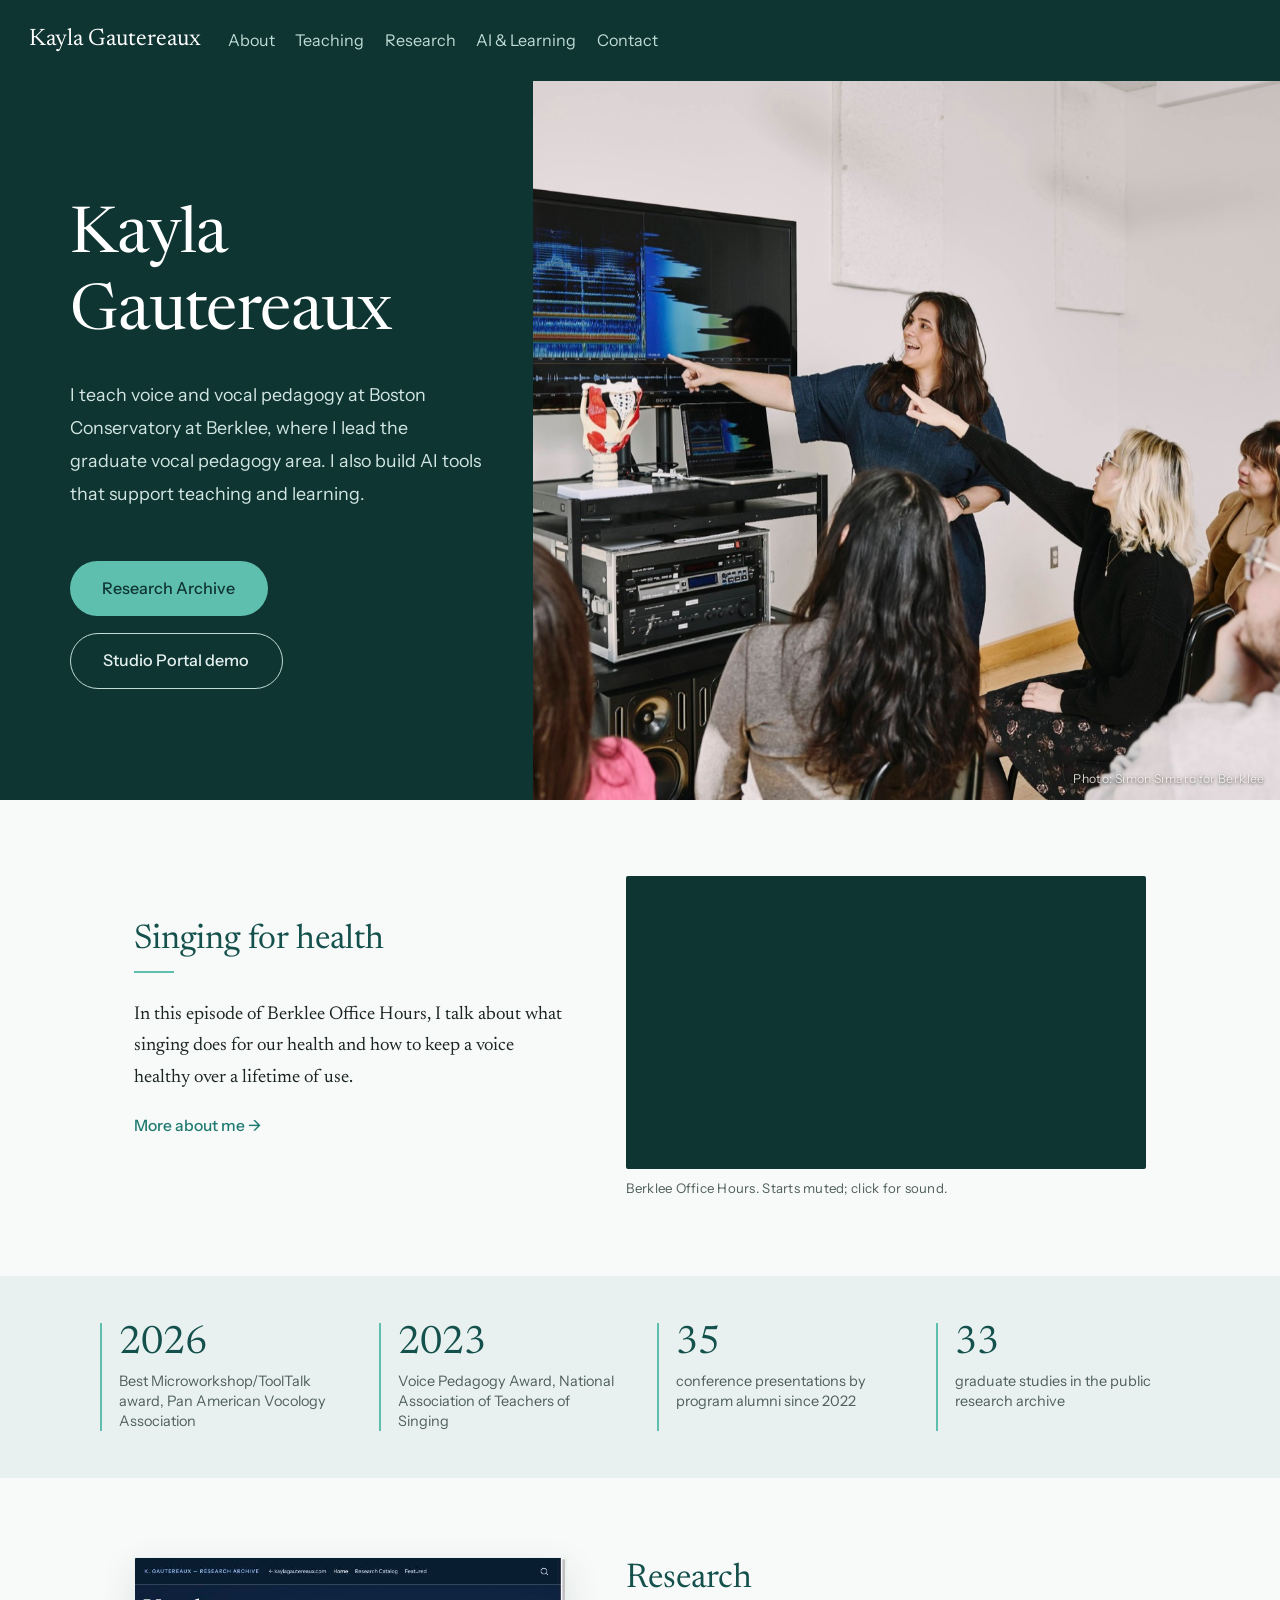
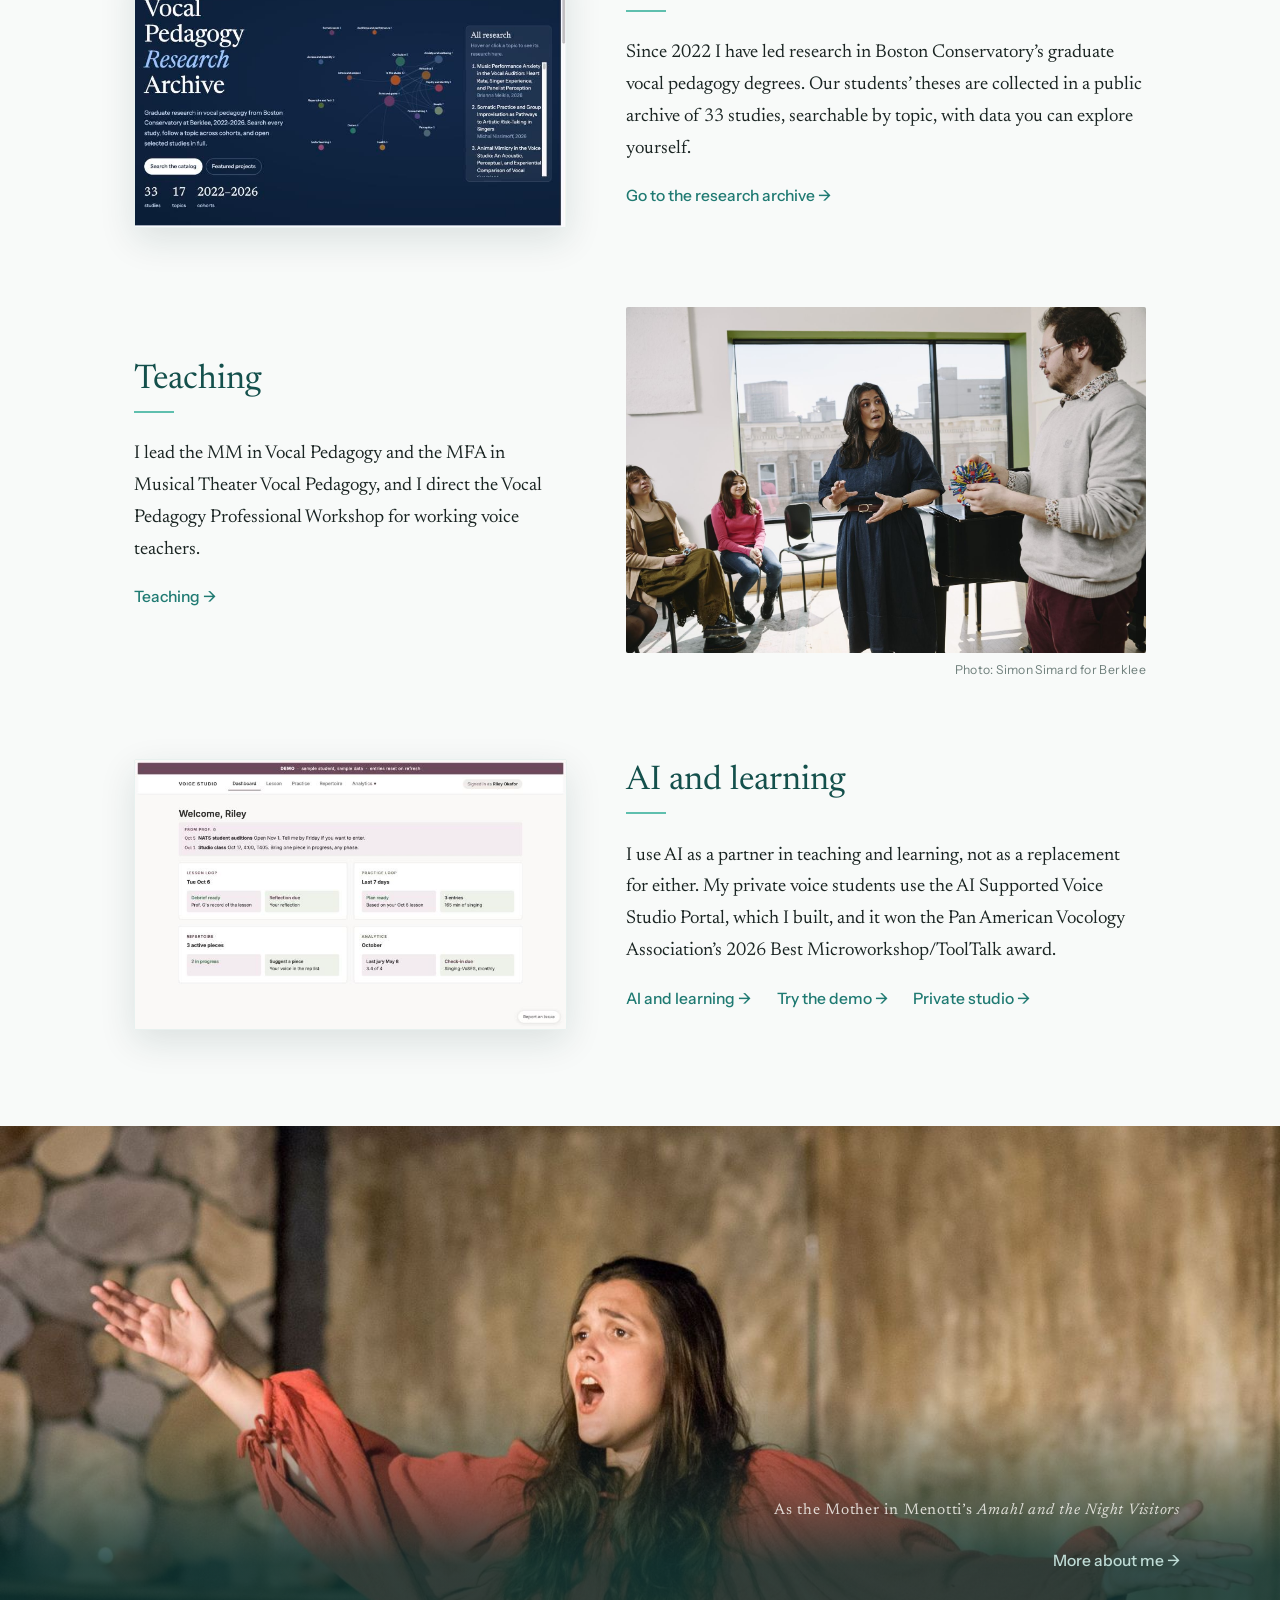
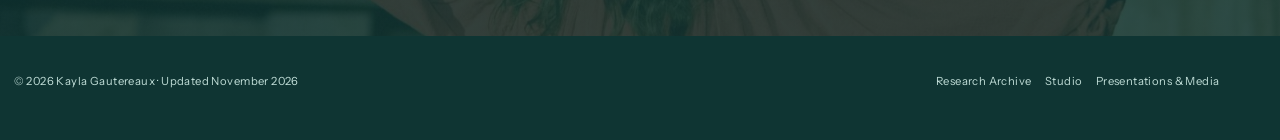
==== index.html @ cc30cc7b "Built site for gh-pages" ====
<!DOCTYPE html>
<html xmlns="http://www.w3.org/1999/xhtml" lang="en" xml:lang="en"><head>

<meta charset="utf-8">
<meta name="generator" content="quarto-1.8.27">

<meta name="viewport" content="width=device-width, initial-scale=1.0, user-scalable=yes">

<meta name="description" content="Kayla Gautereaux teaches voice and vocal pedagogy at Boston Conservatory at Berklee, where she leads the graduate vocal pedagogy area, and builds AI tools that support teaching and learning.">

<title>Kayla Gautereaux</title>
<style>
code{white-space: pre-wrap;}
span.smallcaps{font-variant: small-caps;}
div.columns{display: flex; gap: min(4vw, 1.5em);}
div.column{flex: auto; overflow-x: auto;}
div.hanging-indent{margin-left: 1.5em; text-indent: -1.5em;}
ul.task-list{list-style: none;}
ul.task-list li input[type="checkbox"] {
  width: 0.8em;
  margin: 0 0.8em 0.2em -1em; /* quarto-specific, see https://github.com/quarto-dev/quarto-cli/issues/4556 */ 
  vertical-align: middle;
}
</style>


<script src="site_libs/quarto-nav/quarto-nav.js"></script>
<script src="site_libs/quarto-nav/headroom.min.js"></script>
<link href="./favicon.svg" rel="icon" type="image/svg+xml">
<script src="site_libs/clipboard/clipboard.min.js"></script>
<script src="site_libs/quarto-html/quarto.js" type="module"></script>
<script src="site_libs/quarto-html/tabsets/tabsets.js" type="module"></script>
<script src="site_libs/quarto-html/axe/axe-check.js" type="module"></script>
<script src="site_libs/quarto-html/popper.min.js"></script>
<script src="site_libs/quarto-html/tippy.umd.min.js"></script>
<script src="site_libs/quarto-html/anchor.min.js"></script>
<link href="site_libs/quarto-html/tippy.css" rel="stylesheet">
<link href="site_libs/quarto-html/quarto-syntax-highlighting-9fa6dbbe6219e357c3a17d5a2c09c803.css" rel="stylesheet" class="quarto-color-scheme" id="quarto-text-highlighting-styles">
<link href="site_libs/quarto-html/quarto-syntax-highlighting-dark-d2800b5aef52857891e752670e942548.css" rel="stylesheet" class="quarto-color-scheme quarto-color-alternate" id="quarto-text-highlighting-styles">
<link href="site_libs/quarto-html/quarto-syntax-highlighting-9fa6dbbe6219e357c3a17d5a2c09c803.css" rel="stylesheet" class="quarto-color-scheme-extra" id="quarto-text-highlighting-styles">
<script src="site_libs/bootstrap/bootstrap.min.js"></script>
<link href="site_libs/bootstrap/bootstrap-icons.css" rel="stylesheet">
<link href="site_libs/bootstrap/bootstrap-53979e5f8ab84d1cc138f30c9c5af193.min.css" rel="stylesheet" append-hash="true" class="quarto-color-scheme" id="quarto-bootstrap" data-mode="light">
<link href="site_libs/bootstrap/bootstrap-dark-53979e5f8ab84d1cc138f30c9c5af193.min.css" rel="stylesheet" append-hash="true" class="quarto-color-scheme quarto-color-alternate" id="quarto-bootstrap" data-mode="light">
<link href="site_libs/bootstrap/bootstrap-53979e5f8ab84d1cc138f30c9c5af193.min.css" rel="stylesheet" append-hash="true" class="quarto-color-scheme-extra" id="quarto-bootstrap" data-mode="light">
<script id="quarto-search-options" type="application/json">{
  "language": {
    "search-no-results-text": "No results",
    "search-matching-documents-text": "matching documents",
    "search-copy-link-title": "Copy link to search",
    "search-hide-matches-text": "Hide additional matches",
    "search-more-match-text": "more match in this document",
    "search-more-matches-text": "more matches in this document",
    "search-clear-button-title": "Clear",
    "search-text-placeholder": "",
    "search-detached-cancel-button-title": "Cancel",
    "search-submit-button-title": "Submit",
    "search-label": "Search"
  }
}</script>
<link rel="icon" type="image/png" sizes="32x32" href="./images/favicon-32.png">
<link rel="apple-touch-icon" href="./images/apple-touch-icon.png">
<meta name="theme-color" content="#0F3533">
<link rel="preconnect" href="https://fonts.googleapis.com">
<link rel="preconnect" href="https://fonts.gstatic.com" crossorigin="">
<link href="https://fonts.googleapis.com/css2?family=Newsreader:ital,opsz,wght@0,6..72,300..600;1,6..72,300..600&amp;family=Instrument+Sans:wght@400;500;600&amp;display=swap" rel="stylesheet">


<link rel="stylesheet" href="styles.css">
<meta property="og:title" content="Kayla Gautereaux">
<meta property="og:description" content="Kayla Gautereaux teaches voice and vocal pedagogy at Boston Conservatory at Berklee, where she leads the graduate vocal pedagogy area, and builds AI tools that support teaching and learning.">
<meta property="og:image" content="https://kgautereaux.github.io/kaylagautereaux.com/images/og-card.jpg">
<meta property="og:site_name" content="Kayla Gautereaux">
<meta property="og:locale" content="en_US">
<meta name="twitter:title" content="Kayla Gautereaux">
<meta name="twitter:description" content="Kayla Gautereaux teaches voice and vocal pedagogy at Boston Conservatory at Berklee, where she leads the graduate vocal pedagogy area, and builds AI tools that support teaching and learning.">
<meta name="twitter:image" content="https://kgautereaux.github.io/kaylagautereaux.com/images/og-card.jpg">
<meta name="twitter:card" content="summary_large_image">
</head>

<body class="nav-fixed quarto-light">

<div id="quarto-search-results"></div>
  <header id="quarto-header" class="headroom fixed-top">
    <nav class="navbar navbar-expand-lg " data-bs-theme="dark">
      <div class="navbar-container container-fluid">
      <div class="navbar-brand-container mx-auto">
    <a class="navbar-brand" href="./index.html">
    <span class="navbar-title">Kayla Gautereaux</span>
    </a>
  </div>
          <button class="navbar-toggler" type="button" data-bs-toggle="collapse" data-bs-target="#navbarCollapse" aria-controls="navbarCollapse" role="menu" aria-expanded="false" aria-label="Toggle navigation" onclick="if (window.quartoToggleHeadroom) { window.quartoToggleHeadroom(); }">
  <span class="navbar-toggler-icon"></span>
</button>
          <div class="collapse navbar-collapse" id="navbarCollapse">
            <ul class="navbar-nav navbar-nav-scroll me-auto">
  <li class="nav-item">
    <a class="nav-link" href="./about.html"> 
<span class="menu-text">About</span></a>
  </li>  
  <li class="nav-item">
    <a class="nav-link" href="./teaching.html"> 
<span class="menu-text">Teaching</span></a>
  </li>  
  <li class="nav-item">
    <a class="nav-link" href="https://research.kaylagautereaux.com"> 
<span class="menu-text">Research</span></a>
  </li>  
  <li class="nav-item">
    <a class="nav-link" href="./ai-learning.html"> 
<span class="menu-text">AI &amp; Learning</span></a>
  </li>  
  <li class="nav-item">
    <a class="nav-link" href="./contact.html"> 
<span class="menu-text">Contact</span></a>
  </li>  
</ul>
          </div> <!-- /navcollapse -->
            <div class="quarto-navbar-tools">
</div>
      </div> <!-- /container-fluid -->
    </nav>
</header>
<!-- content -->
<div id="quarto-content" class="quarto-container page-columns page-rows-contents page-layout-full page-navbar">
<!-- sidebar -->
<!-- margin-sidebar -->
    
<!-- main -->
<main class="content page-columns page-full column-body" id="quarto-document-content">

<header id="title-block-header" class="quarto-title-block default">
<div class="quarto-title">
<h1 class="title">Kayla Gautereaux</h1>
</div>

<div>
  <div class="description">
    Kayla Gautereaux teaches voice and vocal pedagogy at Boston Conservatory at Berklee, where she leads the graduate vocal pedagogy area, and builds AI tools that support teaching and learning.
  </div>
</div>


<div class="quarto-title-meta column-body">

    
  
    
  </div>
  


</header>


<div class="hero hero-split column-screen">
<section id="kayla-gautereaux" class="level1 hero-text">
<h1>Kayla Gautereaux</h1>
<div class="subtitle">
<p>I teach voice and vocal pedagogy at Boston Conservatory at Berklee, where I lead the graduate vocal pedagogy area. I also build AI tools that support teaching and learning.</p>
</div>
<p><a href="https://research.kaylagautereaux.com" class="cta-button">Research Archive</a> <a href="https://studio.kaylagautereaux.com/demo" class="cta-button secondary">Studio Portal demo</a></p>
</section>
<div class="hero-media">
<p><img src="images/lab-spectrogram.jpg" class="img-fluid" alt="Kayla Gautereaux pointing to a spectrogram on a screen while graduate students raise their hands"> <span class="photo-credit on-image">Photo: Simon Simard for Berklee</span></p>
</div>
</div>
<div class="split column-screen">
<section id="singing-for-health" class="level2 split-text">
<h2 class="anchored" data-anchor-id="singing-for-health">Singing for health</h2>
<p>In this episode of Berklee Office Hours, I talk about what singing does for our health and how to keep a voice healthy over a lifetime of use.</p>
<p><a href="./about.html">More about me →</a></p>
</section>
<div class="split-media">
<div class="video-embed">
<iframe src="https://www.youtube-nocookie.com/embed/H32-zdhTzq0?autoplay=1&amp;mute=1&amp;cc_load_policy=1&amp;playsinline=1&amp;rel=0" title="Berklee Office Hours: Singing for Health and Healthy Singing" allow="autoplay; encrypted-media; picture-in-picture; fullscreen" referrerpolicy="strict-origin-when-cross-origin" loading="eager" allowfullscreen="">
</iframe>
</div>
<p><span class="video-caption">Berklee Office Hours. Starts muted; click for sound.</span></p>
</div>
</div>
<div class="stats-strip column-screen">
<div class="stat">
<p><span class="stat-big">2026</span> <span class="stat-note">Best Microworkshop/<wbr>ToolTalk award, Pan American Vocology Association</span></p>
</div>
<div class="stat">
<p><span class="stat-big">2023</span> <span class="stat-note">Voice Pedagogy Award, National Association of Teachers of Singing</span></p>
</div>
<div class="stat">
<p><span class="stat-big">35</span> <span class="stat-note">conference presentations by program alumni since 2022</span></p>
</div>
<div class="stat">
<p><span class="stat-big">33</span> <span class="stat-note">graduate studies in the public research archive</span></p>
</div>
</div>
<div class="split reverse column-screen">
<section id="research" class="level2 split-text">
<h2 class="anchored" data-anchor-id="research">Research</h2>
<p>Since 2022 I have led research in Boston Conservatory’s graduate vocal pedagogy degrees. Our students’ theses are collected in a public archive of 33 studies, searchable by topic, with data you can explore yourself.</p>
<p><a href="https://research.kaylagautereaux.com">Go to the research archive →</a></p>
</section>
<div class="split-media">
<p><img src="images/card-research.jpg" class="screenshot img-fluid" alt="The research archive homepage, showing a network of research topics"></p>
</div>
</div>
<div class="split column-screen">
<section id="teaching" class="level2 split-text">
<h2 class="anchored" data-anchor-id="teaching">Teaching</h2>
<p>I lead the MM in Vocal Pedagogy and the MFA in Musical Theater Vocal Pedagogy, and I direct the Vocal Pedagogy Professional Workshop for working voice teachers.</p>
<p><a href="./teaching.html">Teaching →</a></p>
</section>
<div class="split-media">
<p><img src="images/vppw-workshop.jpg" class="img-fluid" alt="Kayla Gautereaux teaching at the Vocal Pedagogy Professional Workshop while a singer holds an expanding sphere toy used to show breathing"> <span class="photo-credit">Photo: Simon Simard for Berklee</span></p>
</div>
</div>
<div class="split reverse column-screen">
<section id="ai-and-learning" class="level2 split-text">
<h2 class="anchored" data-anchor-id="ai-and-learning">AI and learning</h2>
<p>I use AI as a partner in teaching and learning, not as a replacement for either. My private voice students use the AI Supported Voice Studio Portal, which I built, and it won the Pan American Vocology Association’s 2026 Best Microworkshop/ToolTalk award.</p>
<p><a href="./ai-learning.html">AI and learning →</a> <a href="https://studio.kaylagautereaux.com/demo">Try the demo →</a> <a href="https://studio.kaylagautereaux.com">Private studio →</a></p>
</section>
<div class="split-media">
<p><img src="images/portal-dashboard.jpg" class="screenshot img-fluid" alt="The studio portal demo dashboard with sample student data"></p>
</div>
</div>
<div class="photo-band column-screen">
<p><img src="images/singing-costume.jpg" class="img-fluid" alt="Kayla Gautereaux as the Mother in Menotti's Amahl and the Night Visitors, singing with arms outstretched"></p>
<div class="band-text">
<p><span class="band-caption">As the Mother in Menotti’s <em>Amahl and the Night Visitors</em></span></p>
<p><a href="./about.html">More about me →</a></p>
</div>
</div>



</main> <!-- /main -->
<script id="quarto-html-after-body" type="application/javascript">
  window.document.addEventListener("DOMContentLoaded", function (event) {
    const icon = "";
    const anchorJS = new window.AnchorJS();
    anchorJS.options = {
      placement: 'right',
      icon: icon
    };
    anchorJS.add('.anchored');
    const isCodeAnnotation = (el) => {
      for (const clz of el.classList) {
        if (clz.startsWith('code-annotation-')) {                     
          return true;
        }
      }
      return false;
    }
    const onCopySuccess = function(e) {
      // button target
      const button = e.trigger;
      // don't keep focus
      button.blur();
      // flash "checked"
      button.classList.add('code-copy-button-checked');
      var currentTitle = button.getAttribute("title");
      button.setAttribute("title", "Copied!");
      let tooltip;
      if (window.bootstrap) {
        button.setAttribute("data-bs-toggle", "tooltip");
        button.setAttribute("data-bs-placement", "left");
        button.setAttribute("data-bs-title", "Copied!");
        tooltip = new bootstrap.Tooltip(button, 
          { trigger: "manual", 
            customClass: "code-copy-button-tooltip",
            offset: [0, -8]});
        tooltip.show();    
      }
      setTimeout(function() {
        if (tooltip) {
          tooltip.hide();
          button.removeAttribute("data-bs-title");
          button.removeAttribute("data-bs-toggle");
          button.removeAttribute("data-bs-placement");
        }
        button.setAttribute("title", currentTitle);
        button.classList.remove('code-copy-button-checked');
      }, 1000);
      // clear code selection
      e.clearSelection();
    }
    const getTextToCopy = function(trigger) {
      const outerScaffold = trigger.parentElement.cloneNode(true);
      const codeEl = outerScaffold.querySelector('code');
      for (const childEl of codeEl.children) {
        if (isCodeAnnotation(childEl)) {
          childEl.remove();
        }
      }
      return codeEl.innerText;
    }
    const clipboard = new window.ClipboardJS('.code-copy-button:not([data-in-quarto-modal])', {
      text: getTextToCopy
    });
    clipboard.on('success', onCopySuccess);
    if (window.document.getElementById('quarto-embedded-source-code-modal')) {
      const clipboardModal = new window.ClipboardJS('.code-copy-button[data-in-quarto-modal]', {
        text: getTextToCopy,
        container: window.document.getElementById('quarto-embedded-source-code-modal')
      });
      clipboardModal.on('success', onCopySuccess);
    }
      var localhostRegex = new RegExp(/^(?:http|https):\/\/localhost\:?[0-9]*\//);
      var mailtoRegex = new RegExp(/^mailto:/);
        var filterRegex = new RegExp("https:\/\/kgautereaux\.github\.io\/kaylagautereaux\.com");
      var isInternal = (href) => {
          return filterRegex.test(href) || localhostRegex.test(href) || mailtoRegex.test(href);
      }
      // Inspect non-navigation links and adorn them if external
     var links = window.document.querySelectorAll('a[href]:not(.nav-link):not(.navbar-brand):not(.toc-action):not(.sidebar-link):not(.sidebar-item-toggle):not(.pagination-link):not(.no-external):not([aria-hidden]):not(.dropdown-item):not(.quarto-navigation-tool):not(.about-link)');
      for (var i=0; i<links.length; i++) {
        const link = links[i];
        if (!isInternal(link.href)) {
          // undo the damage that might have been done by quarto-nav.js in the case of
          // links that we want to consider external
          if (link.dataset.originalHref !== undefined) {
            link.href = link.dataset.originalHref;
          }
        }
      }
    function tippyHover(el, contentFn, onTriggerFn, onUntriggerFn) {
      const config = {
        allowHTML: true,
        maxWidth: 500,
        delay: 100,
        arrow: false,
        appendTo: function(el) {
            return el.parentElement;
        },
        interactive: true,
        interactiveBorder: 10,
        theme: 'quarto',
        placement: 'bottom-start',
      };
      if (contentFn) {
        config.content = contentFn;
      }
      if (onTriggerFn) {
        config.onTrigger = onTriggerFn;
      }
      if (onUntriggerFn) {
        config.onUntrigger = onUntriggerFn;
      }
      window.tippy(el, config); 
    }
    const noterefs = window.document.querySelectorAll('a[role="doc-noteref"]');
    for (var i=0; i<noterefs.length; i++) {
      const ref = noterefs[i];
      tippyHover(ref, function() {
        // use id or data attribute instead here
        let href = ref.getAttribute('data-footnote-href') || ref.getAttribute('href');
        try { href = new URL(href).hash; } catch {}
        const id = href.replace(/^#\/?/, "");
        const note = window.document.getElementById(id);
        if (note) {
          return note.innerHTML;
        } else {
          return "";
        }
      });
    }
    const xrefs = window.document.querySelectorAll('a.quarto-xref');
    const processXRef = (id, note) => {
      // Strip column container classes
      const stripColumnClz = (el) => {
        el.classList.remove("page-full", "page-columns");
        if (el.children) {
          for (const child of el.children) {
            stripColumnClz(child);
          }
        }
      }
      stripColumnClz(note)
      if (id === null || id.startsWith('sec-')) {
        // Special case sections, only their first couple elements
        const container = document.createElement("div");
        if (note.children && note.children.length > 2) {
          container.appendChild(note.children[0].cloneNode(true));
          for (let i = 1; i < note.children.length; i++) {
            const child = note.children[i];
            if (child.tagName === "P" && child.innerText === "") {
              continue;
            } else {
              container.appendChild(child.cloneNode(true));
              break;
            }
          }
          if (window.Quarto?.typesetMath) {
            window.Quarto.typesetMath(container);
          }
          return container.innerHTML
        } else {
          if (window.Quarto?.typesetMath) {
            window.Quarto.typesetMath(note);
          }
          return note.innerHTML;
        }
      } else {
        // Remove any anchor links if they are present
        const anchorLink = note.querySelector('a.anchorjs-link');
        if (anchorLink) {
          anchorLink.remove();
        }
        if (window.Quarto?.typesetMath) {
          window.Quarto.typesetMath(note);
        }
        if (note.classList.contains("callout")) {
          return note.outerHTML;
        } else {
          return note.innerHTML;
        }
      }
    }
    for (var i=0; i<xrefs.length; i++) {
      const xref = xrefs[i];
      tippyHover(xref, undefined, function(instance) {
        instance.disable();
        let url = xref.getAttribute('href');
        let hash = undefined; 
        if (url.startsWith('#')) {
          hash = url;
        } else {
          try { hash = new URL(url).hash; } catch {}
        }
        if (hash) {
          const id = hash.replace(/^#\/?/, "");
          const note = window.document.getElementById(id);
          if (note !== null) {
            try {
              const html = processXRef(id, note.cloneNode(true));
              instance.setContent(html);
            } finally {
              instance.enable();
              instance.show();
            }
          } else {
            // See if we can fetch this
            fetch(url.split('#')[0])
            .then(res => res.text())
            .then(html => {
              const parser = new DOMParser();
              const htmlDoc = parser.parseFromString(html, "text/html");
              const note = htmlDoc.getElementById(id);
              if (note !== null) {
                const html = processXRef(id, note);
                instance.setContent(html);
              } 
            }).finally(() => {
              instance.enable();
              instance.show();
            });
          }
        } else {
          // See if we can fetch a full url (with no hash to target)
          // This is a special case and we should probably do some content thinning / targeting
          fetch(url)
          .then(res => res.text())
          .then(html => {
            const parser = new DOMParser();
            const htmlDoc = parser.parseFromString(html, "text/html");
            const note = htmlDoc.querySelector('main.content');
            if (note !== null) {
              // This should only happen for chapter cross references
              // (since there is no id in the URL)
              // remove the first header
              if (note.children.length > 0 && note.children[0].tagName === "HEADER") {
                note.children[0].remove();
              }
              const html = processXRef(null, note);
              instance.setContent(html);
            } 
          }).finally(() => {
            instance.enable();
            instance.show();
          });
        }
      }, function(instance) {
      });
    }
        let selectedAnnoteEl;
        const selectorForAnnotation = ( cell, annotation) => {
          let cellAttr = 'data-code-cell="' + cell + '"';
          let lineAttr = 'data-code-annotation="' +  annotation + '"';
          const selector = 'span[' + cellAttr + '][' + lineAttr + ']';
          return selector;
        }
        const selectCodeLines = (annoteEl) => {
          const doc = window.document;
          const targetCell = annoteEl.getAttribute("data-target-cell");
          const targetAnnotation = annoteEl.getAttribute("data-target-annotation");
          const annoteSpan = window.document.querySelector(selectorForAnnotation(targetCell, targetAnnotation));
          const lines = annoteSpan.getAttribute("data-code-lines").split(",");
          const lineIds = lines.map((line) => {
            return targetCell + "-" + line;
          })
          let top = null;
          let height = null;
          let parent = null;
          if (lineIds.length > 0) {
              //compute the position of the single el (top and bottom and make a div)
              const el = window.document.getElementById(lineIds[0]);
              top = el.offsetTop;
              height = el.offsetHeight;
              parent = el.parentElement.parentElement;
            if (lineIds.length > 1) {
              const lastEl = window.document.getElementById(lineIds[lineIds.length - 1]);
              const bottom = lastEl.offsetTop + lastEl.offsetHeight;
              height = bottom - top;
            }
            if (top !== null && height !== null && parent !== null) {
              // cook up a div (if necessary) and position it 
              let div = window.document.getElementById("code-annotation-line-highlight");
              if (div === null) {
                div = window.document.createElement("div");
                div.setAttribute("id", "code-annotation-line-highlight");
                div.style.position = 'absolute';
                parent.appendChild(div);
              }
              div.style.top = top - 2 + "px";
              div.style.height = height + 4 + "px";
              div.style.left = 0;
              let gutterDiv = window.document.getElementById("code-annotation-line-highlight-gutter");
              if (gutterDiv === null) {
                gutterDiv = window.document.createElement("div");
                gutterDiv.setAttribute("id", "code-annotation-line-highlight-gutter");
                gutterDiv.style.position = 'absolute';
                const codeCell = window.document.getElementById(targetCell);
                const gutter = codeCell.querySelector('.code-annotation-gutter');
                gutter.appendChild(gutterDiv);
              }
              gutterDiv.style.top = top - 2 + "px";
              gutterDiv.style.height = height + 4 + "px";
            }
            selectedAnnoteEl = annoteEl;
          }
        };
        const unselectCodeLines = () => {
          const elementsIds = ["code-annotation-line-highlight", "code-annotation-line-highlight-gutter"];
          elementsIds.forEach((elId) => {
            const div = window.document.getElementById(elId);
            if (div) {
              div.remove();
            }
          });
          selectedAnnoteEl = undefined;
        };
          // Handle positioning of the toggle
      window.addEventListener(
        "resize",
        throttle(() => {
          elRect = undefined;
          if (selectedAnnoteEl) {
            selectCodeLines(selectedAnnoteEl);
          }
        }, 10)
      );
      function throttle(fn, ms) {
      let throttle = false;
      let timer;
        return (...args) => {
          if(!throttle) { // first call gets through
              fn.apply(this, args);
              throttle = true;
          } else { // all the others get throttled
              if(timer) clearTimeout(timer); // cancel #2
              timer = setTimeout(() => {
                fn.apply(this, args);
                timer = throttle = false;
              }, ms);
          }
        };
      }
        // Attach click handler to the DT
        const annoteDls = window.document.querySelectorAll('dt[data-target-cell]');
        for (const annoteDlNode of annoteDls) {
          annoteDlNode.addEventListener('click', (event) => {
            const clickedEl = event.target;
            if (clickedEl !== selectedAnnoteEl) {
              unselectCodeLines();
              const activeEl = window.document.querySelector('dt[data-target-cell].code-annotation-active');
              if (activeEl) {
                activeEl.classList.remove('code-annotation-active');
              }
              selectCodeLines(clickedEl);
              clickedEl.classList.add('code-annotation-active');
            } else {
              // Unselect the line
              unselectCodeLines();
              clickedEl.classList.remove('code-annotation-active');
            }
          });
        }
    const findCites = (el) => {
      const parentEl = el.parentElement;
      if (parentEl) {
        const cites = parentEl.dataset.cites;
        if (cites) {
          return {
            el,
            cites: cites.split(' ')
          };
        } else {
          return findCites(el.parentElement)
        }
      } else {
        return undefined;
      }
    };
    var bibliorefs = window.document.querySelectorAll('a[role="doc-biblioref"]');
    for (var i=0; i<bibliorefs.length; i++) {
      const ref = bibliorefs[i];
      const citeInfo = findCites(ref);
      if (citeInfo) {
        tippyHover(citeInfo.el, function() {
          var popup = window.document.createElement('div');
          citeInfo.cites.forEach(function(cite) {
            var citeDiv = window.document.createElement('div');
            citeDiv.classList.add('hanging-indent');
            citeDiv.classList.add('csl-entry');
            var biblioDiv = window.document.getElementById('ref-' + cite);
            if (biblioDiv) {
              citeDiv.innerHTML = biblioDiv.innerHTML;
            }
            popup.appendChild(citeDiv);
          });
          return popup.innerHTML;
        });
      }
    }
  });
  </script>
</div> <!-- /content -->
<footer class="footer">
  <div class="nav-footer">
    <div class="nav-footer-left">
<p>© 2026 Kayla Gautereaux · Updated November 2026</p>
</div>   
    <div class="nav-footer-center">
      &nbsp;
    </div>
    <div class="nav-footer-right">
      <ul class="footer-items list-unstyled">
    <li class="nav-item">
    <a class="nav-link" href="https://research.kaylagautereaux.com">
<p>Research Archive</p>
</a>
  </li>  
    <li class="nav-item">
    <a class="nav-link" href="https://studio.kaylagautereaux.com">
<p>Studio</p>
</a>
  </li>  
    <li class="nav-item">
    <a class="nav-link" href="./speaking.html">
<p>Presentations &amp; Media</p>
</a>
  </li>  
    <li class="nav-item compact">
    <a class="nav-link" href="https://linkedin.com/in/kaylagautereaux">
      <i class="bi bi-linkedin" role="img" aria-label="LinkedIn">
</i> 
    </a>
  </li>  
    <li class="nav-item compact">
    <a class="nav-link" href="https://instagram.com/kaylajanegautereaux">
      <i class="bi bi-instagram" role="img" aria-label="Instagram">
</i> 
    </a>
  </li>  
    <li class="nav-item compact">
    <a class="nav-link" href="https://youtube.com/@voiceboxchannel">
      <i class="bi bi-youtube" role="img" aria-label="YouTube">
</i> 
    </a>
  </li>  
</ul>
    </div>
  </div>
</footer>




</body></html>
---- site_libs/quarto-html/tippy.css ----
.tippy-box[data-animation=fade][data-state=hidden]{opacity:0}[data-tippy-root]{max-width:calc(100vw - 10px)}.tippy-box{position:relative;background-color:#333;color:#fff;border-radius:4px;font-size:14px;line-height:1.4;white-space:normal;outline:0;transition-property:transform,visibility,opacity}.tippy-box[data-placement^=top]>.tippy-arrow{bottom:0}.tippy-box[data-placement^=top]>.tippy-arrow:before{bottom:-7px;left:0;border-width:8px 8px 0;border-top-color:initial;transform-origin:center top}.tippy-box[data-placement^=bottom]>.tippy-arrow{top:0}.tippy-box[data-placement^=bottom]>.tippy-arrow:before{top:-7px;left:0;border-width:0 8px 8px;border-bottom-color:initial;transform-origin:center bottom}.tippy-box[data-placement^=left]>.tippy-arrow{right:0}.tippy-box[data-placement^=left]>.tippy-arrow:before{border-width:8px 0 8px 8px;border-left-color:initial;right:-7px;transform-origin:center left}.tippy-box[data-placement^=right]>.tippy-arrow{left:0}.tippy-box[data-placement^=right]>.tippy-arrow:before{left:-7px;border-width:8px 8px 8px 0;border-right-color:initial;transform-origin:center right}.tippy-box[data-inertia][data-state=visible]{transition-timing-function:cubic-bezier(.54,1.5,.38,1.11)}.tippy-arrow{width:16px;height:16px;color:#333}.tippy-arrow:before{content:"";position:absolute;border-color:transparent;border-style:solid}.tippy-content{position:relative;padding:5px 9px;z-index:1}
---- site_libs/quarto-html/quarto-syntax-highlighting-9fa6dbbe6219e357c3a17d5a2c09c803.css ----
/* quarto syntax highlight colors */
:root {
  --quarto-hl-ot-color: #003B4F;
  --quarto-hl-at-color: #657422;
  --quarto-hl-ss-color: #20794D;
  --quarto-hl-an-color: #5E5E5E;
  --quarto-hl-fu-color: #4758AB;
  --quarto-hl-st-color: #20794D;
  --quarto-hl-cf-color: #003B4F;
  --quarto-hl-op-color: #5E5E5E;
  --quarto-hl-er-color: #AD0000;
  --quarto-hl-bn-color: #AD0000;
  --quarto-hl-al-color: #AD0000;
  --quarto-hl-va-color: #111111;
  --quarto-hl-bu-color: inherit;
  --quarto-hl-ex-color: inherit;
  --quarto-hl-pp-color: #AD0000;
  --quarto-hl-in-color: #5E5E5E;
  --quarto-hl-vs-color: #20794D;
  --quarto-hl-wa-color: #5E5E5E;
  --quarto-hl-do-color: #5E5E5E;
  --quarto-hl-im-color: #00769E;
  --quarto-hl-ch-color: #20794D;
  --quarto-hl-dt-color: #AD0000;
  --quarto-hl-fl-color: #AD0000;
  --quarto-hl-co-color: #5E5E5E;
  --quarto-hl-cv-color: #5E5E5E;
  --quarto-hl-cn-color: #8f5902;
  --quarto-hl-sc-color: #5E5E5E;
  --quarto-hl-dv-color: #AD0000;
  --quarto-hl-kw-color: #003B4F;
}

/* other quarto variables */
:root {
  --quarto-font-monospace: JetBrains Mono;
}

/* syntax highlight based on Pandoc's rules */
pre > code.sourceCode > span {
  color: #003B4F;
}

code.sourceCode > span {
  color: #003B4F;
}

div.sourceCode,
div.sourceCode pre.sourceCode {
  color: #003B4F;
}

/* Normal */
code span {
  color: #003B4F;
}

/* Alert */
code span.al {
  color: #AD0000;
  font-style: inherit;
}

/* Annotation */
code span.an {
  color: #5E5E5E;
  font-style: inherit;
}

/* Attribute */
code span.at {
  color: #657422;
  font-style: inherit;
}

/* BaseN */
code span.bn {
  color: #AD0000;
  font-style: inherit;
}

/* BuiltIn */
code span.bu {
  font-style: inherit;
}

/* ControlFlow */
code span.cf {
  color: #003B4F;
  font-weight: bold;
  font-style: inherit;
}

/* Char */
code span.ch {
  color: #20794D;
  font-style: inherit;
}

/* Constant */
code span.cn {
  color: #8f5902;
  font-style: inherit;
}

/* Comment */
code span.co {
  color: #5E5E5E;
  font-style: inherit;
}

/* CommentVar */
code span.cv {
  color: #5E5E5E;
  font-style: italic;
}

/* Documentation */
code span.do {
  color: #5E5E5E;
  font-style: italic;
}

/* DataType */
code span.dt {
  color: #AD0000;
  font-style: inherit;
}

/* DecVal */
code span.dv {
  color: #AD0000;
  font-style: inherit;
}

/* Error */
code span.er {
  color: #AD0000;
  font-style: inherit;
}

/* Extension */
code span.ex {
  font-style: inherit;
}

/* Float */
code span.fl {
  color: #AD0000;
  font-style: inherit;
}

/* Function */
code span.fu {
  color: #4758AB;
  font-style: inherit;
}

/* Import */
code span.im {
  color: #00769E;
  font-style: inherit;
}

/* Information */
code span.in {
  color: #5E5E5E;
  font-style: inherit;
}

/* Keyword */
code span.kw {
  color: #003B4F;
  font-weight: bold;
  font-style: inherit;
}

/* Operator */
code span.op {
  color: #5E5E5E;
  font-style: inherit;
}

/* Other */
code span.ot {
  color: #003B4F;
  font-style: inherit;
}

/* Preprocessor */
code span.pp {
  color: #AD0000;
  font-style: inherit;
}

/* SpecialChar */
code span.sc {
  color: #5E5E5E;
  font-style: inherit;
}

/* SpecialString */
code span.ss {
  color: #20794D;
  font-style: inherit;
}

/* String */
code span.st {
  color: #20794D;
  font-style: inherit;
}

/* Variable */
code span.va {
  color: #111111;
  font-style: inherit;
}

/* VerbatimString */
code span.vs {
  color: #20794D;
  font-style: inherit;
}

/* Warning */
code span.wa {
  color: #5E5E5E;
  font-style: italic;
}

.prevent-inlining {
  content: "</";
}

/*# sourceMappingURL=98e81c375d0481099a4ae0877232508d.css.map */
---- site_libs/quarto-html/quarto-syntax-highlighting-dark-d2800b5aef52857891e752670e942548.css ----
/* quarto syntax highlight colors */
:root {
  --quarto-hl-al-color: #f07178;
  --quarto-hl-an-color: #d4d0ab;
  --quarto-hl-at-color: #00e0e0;
  --quarto-hl-bn-color: #d4d0ab;
  --quarto-hl-bu-color: #abe338;
  --quarto-hl-ch-color: #abe338;
  --quarto-hl-co-color: #f8f8f2;
  --quarto-hl-cv-color: #ffd700;
  --quarto-hl-cn-color: #ffd700;
  --quarto-hl-cf-color: #ffa07a;
  --quarto-hl-dt-color: #ffa07a;
  --quarto-hl-dv-color: #d4d0ab;
  --quarto-hl-do-color: #f8f8f2;
  --quarto-hl-er-color: #f07178;
  --quarto-hl-ex-color: #00e0e0;
  --quarto-hl-fl-color: #d4d0ab;
  --quarto-hl-fu-color: #ffa07a;
  --quarto-hl-im-color: #abe338;
  --quarto-hl-in-color: #d4d0ab;
  --quarto-hl-kw-color: #ffa07a;
  --quarto-hl-op-color: #ffa07a;
  --quarto-hl-ot-color: #00e0e0;
  --quarto-hl-pp-color: #dcc6e0;
  --quarto-hl-re-color: #00e0e0;
  --quarto-hl-sc-color: #abe338;
  --quarto-hl-ss-color: #abe338;
  --quarto-hl-st-color: #abe338;
  --quarto-hl-va-color: #00e0e0;
  --quarto-hl-vs-color: #abe338;
  --quarto-hl-wa-color: #dcc6e0;
}

/* other quarto variables */
:root {
  --quarto-font-monospace: JetBrains Mono;
}

/* syntax highlight based on Pandoc's rules */
pre > code.sourceCode > span {
  color: #f8f8f2;
}

code.sourceCode > span {
  color: #f8f8f2;
}

div.sourceCode,
div.sourceCode pre.sourceCode {
  color: #f8f8f2;
}

/* Normal */
code span {
  color: #f8f8f2;
}

/* Alert */
code span.al {
  color: #f07178;
}

/* Annotation */
code span.an {
  color: #d4d0ab;
}

/* Attribute */
code span.at {
  color: #00e0e0;
}

/* BaseN */
code span.bn {
  color: #d4d0ab;
}

/* BuiltIn */
code span.bu {
  color: #abe338;
}

/* ControlFlow */
code span.cf {
  font-weight: bold;
  color: #ffa07a;
}

/* Char */
code span.ch {
  color: #abe338;
}

/* Constant */
code span.cn {
  color: #ffd700;
}

/* Comment */
code span.co {
  font-style: italic;
  color: #f8f8f2;
}

/* CommentVar */
code span.cv {
  color: #ffd700;
}

/* Documentation */
code span.do {
  color: #f8f8f2;
}

/* DataType */
code span.dt {
  color: #ffa07a;
}

/* DecVal */
code span.dv {
  color: #d4d0ab;
}

/* Error */
code span.er {
  color: #f07178;
  text-decoration: underline;
}

/* Extension */
code span.ex {
  font-weight: bold;
  color: #00e0e0;
}

/* Float */
code span.fl {
  color: #d4d0ab;
}

/* Function */
code span.fu {
  color: #ffa07a;
}

/* Import */
code span.im {
  color: #abe338;
}

/* Information */
code span.in {
  color: #d4d0ab;
}

/* Keyword */
code span.kw {
  font-weight: bold;
  color: #ffa07a;
}

/* Operator */
code span.op {
  color: #ffa07a;
}

/* Other */
code span.ot {
  color: #00e0e0;
}

/* Preprocessor */
code span.pp {
  color: #dcc6e0;
}

/* RegionMarker */
code span.re {
  background-color: #f8f8f2;
  color: #00e0e0;
}

/* SpecialChar */
code span.sc {
  color: #abe338;
}

/* SpecialString */
code span.ss {
  color: #abe338;
}

/* String */
code span.st {
  color: #abe338;
}

/* Variable */
code span.va {
  color: #00e0e0;
}

/* VerbatimString */
code span.vs {
  color: #abe338;
}

/* Warning */
code span.wa {
  color: #dcc6e0;
}

.prevent-inlining {
  content: "</";
}

/*# sourceMappingURL=eb90a119dc057bc16a64cdf222f57cdd.css.map */
---- site_libs/quarto-html/quarto-syntax-highlighting-9fa6dbbe6219e357c3a17d5a2c09c803.css ----
/* quarto syntax highlight colors */
:root {
  --quarto-hl-ot-color: #003B4F;
  --quarto-hl-at-color: #657422;
  --quarto-hl-ss-color: #20794D;
  --quarto-hl-an-color: #5E5E5E;
  --quarto-hl-fu-color: #4758AB;
  --quarto-hl-st-color: #20794D;
  --quarto-hl-cf-color: #003B4F;
  --quarto-hl-op-color: #5E5E5E;
  --quarto-hl-er-color: #AD0000;
  --quarto-hl-bn-color: #AD0000;
  --quarto-hl-al-color: #AD0000;
  --quarto-hl-va-color: #111111;
  --quarto-hl-bu-color: inherit;
  --quarto-hl-ex-color: inherit;
  --quarto-hl-pp-color: #AD0000;
  --quarto-hl-in-color: #5E5E5E;
  --quarto-hl-vs-color: #20794D;
  --quarto-hl-wa-color: #5E5E5E;
  --quarto-hl-do-color: #5E5E5E;
  --quarto-hl-im-color: #00769E;
  --quarto-hl-ch-color: #20794D;
  --quarto-hl-dt-color: #AD0000;
  --quarto-hl-fl-color: #AD0000;
  --quarto-hl-co-color: #5E5E5E;
  --quarto-hl-cv-color: #5E5E5E;
  --quarto-hl-cn-color: #8f5902;
  --quarto-hl-sc-color: #5E5E5E;
  --quarto-hl-dv-color: #AD0000;
  --quarto-hl-kw-color: #003B4F;
}

/* other quarto variables */
:root {
  --quarto-font-monospace: JetBrains Mono;
}

/* syntax highlight based on Pandoc's rules */
pre > code.sourceCode > span {
  color: #003B4F;
}

code.sourceCode > span {
  color: #003B4F;
}

div.sourceCode,
div.sourceCode pre.sourceCode {
  color: #003B4F;
}

/* Normal */
code span {
  color: #003B4F;
}

/* Alert */
code span.al {
  color: #AD0000;
  font-style: inherit;
}

/* Annotation */
code span.an {
  color: #5E5E5E;
  font-style: inherit;
}

/* Attribute */
code span.at {
  color: #657422;
  font-style: inherit;
}

/* BaseN */
code span.bn {
  color: #AD0000;
  font-style: inherit;
}

/* BuiltIn */
code span.bu {
  font-style: inherit;
}

/* ControlFlow */
code span.cf {
  color: #003B4F;
  font-weight: bold;
  font-style: inherit;
}

/* Char */
code span.ch {
  color: #20794D;
  font-style: inherit;
}

/* Constant */
code span.cn {
  color: #8f5902;
  font-style: inherit;
}

/* Comment */
code span.co {
  color: #5E5E5E;
  font-style: inherit;
}

/* CommentVar */
code span.cv {
  color: #5E5E5E;
  font-style: italic;
}

/* Documentation */
code span.do {
  color: #5E5E5E;
  font-style: italic;
}

/* DataType */
code span.dt {
  color: #AD0000;
  font-style: inherit;
}

/* DecVal */
code span.dv {
  color: #AD0000;
  font-style: inherit;
}

/* Error */
code span.er {
  color: #AD0000;
  font-style: inherit;
}

/* Extension */
code span.ex {
  font-style: inherit;
}

/* Float */
code span.fl {
  color: #AD0000;
  font-style: inherit;
}

/* Function */
code span.fu {
  color: #4758AB;
  font-style: inherit;
}

/* Import */
code span.im {
  color: #00769E;
  font-style: inherit;
}

/* Information */
code span.in {
  color: #5E5E5E;
  font-style: inherit;
}

/* Keyword */
code span.kw {
  color: #003B4F;
  font-weight: bold;
  font-style: inherit;
}

/* Operator */
code span.op {
  color: #5E5E5E;
  font-style: inherit;
}

/* Other */
code span.ot {
  color: #003B4F;
  font-style: inherit;
}

/* Preprocessor */
code span.pp {
  color: #AD0000;
  font-style: inherit;
}

/* SpecialChar */
code span.sc {
  color: #5E5E5E;
  font-style: inherit;
}

/* SpecialString */
code span.ss {
  color: #20794D;
  font-style: inherit;
}

/* String */
code span.st {
  color: #20794D;
  font-style: inherit;
}

/* Variable */
code span.va {
  color: #111111;
  font-style: inherit;
}

/* VerbatimString */
code span.vs {
  color: #20794D;
  font-style: inherit;
}

/* Warning */
code span.wa {
  color: #5E5E5E;
  font-style: italic;
}

.prevent-inlining {
  content: "</";
}

/*# sourceMappingURL=98e81c375d0481099a4ae0877232508d.css.map */
---- styles.css ----
/* kaylagautereaux.com — "Kayla" brand
   Deep plum + muted sage, pulled from headshot.
   Warm cream ground. Quiet confidence. */

/* ========================================
   Global
   ======================================== */

body {
  background: #F8FAF9;
  color: #1A2422;
  font-family: "Newsreader", Georgia, serif;
  font-size: 1.1rem;
  line-height: 1.7;
}

h3, h4, .navbar, .nav-footer {
  font-family: "Instrument Sans", "Helvetica Neue", Arial, sans-serif;
}

h1, h2 {
  font-family: "Newsreader", Georgia, serif;
}

/* Anchor links land below the fixed navbar */
section[id] {
  scroll-margin-top: 96px;
}

/* Homepage hero sits flush under the navbar */
.page-layout-full #quarto-document-content {
  margin-top: 0;
  padding-top: 0;
}

/* Kill default Quarto title on homepage */
.page-layout-full #title-block-header {
  display: none;
}

/* ========================================
   Navbar
   ======================================== */

.navbar {
  background: #0F3533 !important;
  border-bottom: none !important;
  box-shadow: none !important;
  padding: 0.9rem 0;
  font-family: "Instrument Sans", sans-serif;
  font-size: 0.85rem;
  letter-spacing: 0.06em;
  text-transform: none;
}

.navbar-brand,
.navbar-brand .navbar-title {
  font-family: "Newsreader", Georgia, serif;
  font-weight: 400;
  font-size: 1.35rem;
  letter-spacing: 0.15em;
  text-transform: none;
  color: #F8FAF9 !important;
}

.navbar-nav .nav-link {
  white-space: nowrap;
  color: #BFDCD6 !important;
  transition: color 0.2s;
  font-weight: 400;
}

.navbar-nav .nav-link:hover,
.navbar-nav .nav-link.active {
  color: #F8FAF9 !important;
}

.navbar-toggler-icon {
  filter: invert(1);
}

/* Social icons in nav */
.navbar-nav .nav-link i {
  color: #BFDCD6 !important;
}

.navbar-nav .nav-link:hover i {
  color: #F8FAF9 !important;
}

/* ========================================
   Hero — homepage
   ======================================== */

.hero {
  background:
    linear-gradient(90deg, #0F3533 0%, #0F3533 38%, rgba(15, 53, 51, 0.55) 62%, rgba(15, 53, 51, 0) 85%),
    url("images/hero.jpg") right 20% / cover no-repeat,
    #0F3533;
  color: #F8FAF9;
  text-align: left;
  padding: 7rem 2rem 6rem;
  margin: 0;
  margin-top: -1px;
  min-height: 34rem;
  display: flex;
  align-items: center;
}

.hero-text {
  max-width: 1140px;
  width: 100%;
  margin: 0 auto;
}

.hero-text > * {
  max-width: 540px;
}

.hero h1 {
  font-family: "Newsreader", Georgia, serif;
  font-size: clamp(2.5rem, 5vw, 4rem);
  font-weight: 400;
  letter-spacing: 0.04em;
  color: #F8FAF9;
  margin-bottom: 1.5rem;
  line-height: 1.2;
}

.hero .subtitle {
  font-family: "Newsreader", serif;
  font-size: 1.05rem;
  color: #BFDCD6;
  line-height: 1.85;
  margin-bottom: 2.5rem;
}

/* ========================================
   Stats strip
   ======================================== */

.stats-strip {
  display: grid;
  grid-template-columns: repeat(4, minmax(0, 200px));
  justify-content: center;
  gap: 3.5rem;
  padding: 3.5rem 2rem;
  background: #E8F1EF;
  margin: 0;
  border: none;
}

.stats-strip .stat {
  text-align: center;
  max-width: 200px;
}

.stats-strip .stat strong {
  display: block;
  font-family: "Instrument Sans", sans-serif;
  font-size: 0.9rem;
  font-weight: 500;
  color: #14504C;
  margin-bottom: 0.3rem;
  letter-spacing: 0.01em;
}

.stats-strip .stat-note {
  font-size: 0.82rem;
  color: #4F5F5C;
}

/* ========================================
   Photos on inner pages
   ======================================== */

.content-section img.portrait {
  float: right;
  width: 38%;
  max-width: 240px;
  margin: 0.4rem 0 1.25rem 1.75rem;
  border-radius: 2px;
}

.content-section img.wide-photo {
  width: 100%;
  aspect-ratio: 3 / 2;
  object-fit: cover;
  object-position: 70% 30%;
  border-radius: 2px;
  margin-bottom: 1.5rem;
}

.content-section .quarto-figure,
.content-section figure {
  margin: 0;
}

/* ========================================
   Content sections
   ======================================== */

.content-section {
  max-width: 660px;
  margin: 0 auto;
  padding: 3.5rem 1.5rem;
}

.content-section h2 {
  font-family: "Instrument Sans", sans-serif;
  font-weight: 400;
  font-size: 1.4rem;
  color: #14504C;
  margin-top: 3.5rem;
  margin-bottom: 1.25rem;
  letter-spacing: 0.02em;
  border-bottom: none;
  padding-bottom: 0;
}

.content-section h2::after {
  content: "";
  display: block;
  width: 40px;
  height: 2px;
  background: #5FBFAE;
  margin-top: 0.6rem;
}

.content-section h3 {
  font-family: "Instrument Sans", sans-serif;
  font-weight: 500;
  font-size: 1.1rem;
  color: #1A2422;
  margin-top: 2rem;
}

.content-section p {
  color: #1A2422;
  margin-bottom: 1.25rem;
}

.content-section ul {
  color: #1A2422;
}

.content-section li {
  margin-bottom: 0.5rem;
}

.content-section a {
  color: #1F7A72;
  text-decoration: none;
  border-bottom: 1px solid #1F7A7230;
  transition: border-color 0.2s, color 0.2s;
}

.content-section a:hover {
  color: #14504C;
  border-bottom-color: #1F7A72;
}

/* ========================================
   Feature cards — homepage
   ======================================== */

.feature-cards {
  display: grid;
  grid-template-columns: repeat(2, 1fr);
  gap: 1.5rem;
  max-width: 780px;
  margin: 0 auto 5rem;
  padding: 0 1.5rem;
}

.feature-card {
  padding: 2.25rem 2rem;
  background: #FFFFFF;
  border: 1px solid #E8F1EF;
  border-radius: 2px;
  transition: all 0.3s ease;
  position: relative;
}

.feature-card::before {
  content: "";
  position: absolute;
  top: 0;
  left: 0;
  width: 3px;
  height: 0;
  background: #1F7A72;
  transition: height 0.3s ease;
}

.feature-card:hover {
  border-color: #D3E7E2;
  box-shadow: 0 8px 30px rgba(15, 53, 51, 0.06);
}

.feature-card:hover::before {
  height: 100%;
}

.feature-card h3 {
  font-family: "Instrument Sans", sans-serif;
  font-size: 1rem;
  font-weight: 500;
  color: #0F3533;
  margin-bottom: 0.75rem;
  margin-top: 0;
  letter-spacing: 0.02em;
}

.feature-card p {
  font-family: "Newsreader", serif;
  font-size: 0.88rem;
  color: #4F5F5C;
  line-height: 1.7;
  margin-bottom: 1.25rem;
}

.feature-card a {
  font-family: "Instrument Sans", sans-serif;
  font-size: 0.8rem;
  color: #5FBFAE;
  text-decoration: none;
  font-weight: 500;
  letter-spacing: 0.04em;
  text-transform: none;
  transition: color 0.2s;
}

.feature-card a:hover {
  color: #14504C;
}

/* ========================================
   CTA buttons
   ======================================== */

.cta-button {
  display: inline-block;
  padding: 0.9rem 2.25rem;
  background: #1F7A72;
  color: #F8FAF9 !important;
  text-decoration: none !important;
  border-radius: 2px;
  font-family: "Instrument Sans", sans-serif;
  font-size: 0.82rem;
  font-weight: 500;
  letter-spacing: 0.06em;
  text-transform: none;
  margin: 0.5rem 0.75rem 0.5rem 0;
  transition: all 0.25s ease;
  border: none;
}

.cta-button:hover {
  background: #14504C;
  color: #F8FAF9 !important;
  text-decoration: none !important;
  box-shadow: 0 4px 15px rgba(20, 80, 76, 0.3);
}

.cta-button.secondary {
  background: transparent;
  color: #BFDCD6 !important;
  border: 1.5px solid #BFDCD6;
}

.cta-button.secondary:hover {
  color: #F8FAF9 !important;
  border-color: #F8FAF9;
  background: transparent;
}

/* Outline button for light backgrounds */
.cta-button.outline {
  background: transparent;
  color: #1F7A72 !important;
  border: 1.5px solid #1F7A72;
}

.cta-button.outline:hover {
  background: #1F7A72;
  color: #F8FAF9 !important;
}

.content-section a.cta-button {
  border-bottom: none;
}

/* ========================================
   Callout boxes (research page)
   ======================================== */

.callout-note {
  border-left-color: #1F7A72 !important;
  background: #E8F1EF !important;
}

/* ========================================
   Singer section
   ======================================== */

.singer-section {
  margin-top: 4rem;
  padding-top: 3rem;
  border-top: 1px solid #E8F1EF;
}

/* ========================================
   Page titles — inner pages
   ======================================== */

#title-block-header {
  max-width: 660px;
  width: 100%;
  margin: 0 auto;
  padding: 3rem 1.5rem 0;
}

/* Page descriptions are for search and social previews, not on-page */
#title-block-header .description {
  display: none;
}

#title-block-header h1.title {
  font-family: "Instrument Sans", sans-serif;
  font-weight: 300;
  font-size: 2.2rem;
  color: #14504C;
  letter-spacing: 0.02em;
}

#title-block-header h1.title::after {
  content: "";
  display: block;
  width: 50px;
  height: 2px;
  background: #5FBFAE;
  margin-top: 0.75rem;
}

/* ========================================
   Footer
   ======================================== */

.nav-footer {
  background: #0F3533;
  border-top: none;
  font-size: 0.8rem;
  color: #6E7F7B;
  padding: 2rem 0;
  letter-spacing: 0.03em;
}

.nav-footer a {
  color: #BFDCD6 !important;
}

/* ========================================
   Responsive
   ======================================== */

@media (max-width: 1200px) {
  .navbar {
    letter-spacing: 0.02em;
  }

  .navbar-nav .nav-link {
    padding-left: 0.45rem !important;
    padding-right: 0.45rem !important;
  }

  .stats-strip {
    grid-template-columns: repeat(2, minmax(0, 240px));
    gap: 2rem 3rem;
  }
}

@media (max-width: 991px) {
  .feature-cards {
    grid-template-columns: 1fr;
    max-width: 660px;
  }
}

@media (max-width: 768px) {
  .hero {
    padding: 20rem 1.25rem 3rem;
    min-height: 0;
    background:
      linear-gradient(180deg, rgba(15, 53, 51, 0) 0%, rgba(15, 53, 51, 0.2) 35%, #0F3533 62%),
      url("images/hero.jpg") 72% top / auto 26rem no-repeat,
      #0F3533;
  }

  .content-section img.portrait {
    float: none;
    display: block;
    width: 60%;
    max-width: 260px;
    margin: 0 auto 1.75rem;
  }

  .navbar-brand,
  .navbar-brand .navbar-title {
    font-size: 1.1rem;
    letter-spacing: 0.1em;
  }

  .hero h1 {
    font-size: 2.5rem;
  }

  .hero .subtitle {
    font-size: 0.95rem;
  }

  .stats-strip {
    grid-template-columns: minmax(0, 280px);
    gap: 1.5rem;
    padding: 2.5rem 1.5rem;
  }

  .feature-cards {
    grid-template-columns: 1fr;
    gap: 1rem;
  }

  .content-section {
    padding: 2.5rem 1.25rem;
  }
}

/* ========================================
   Contact page email
   ======================================== */

.content-section a.contact-email {
  display: inline-block;
  font-family: "Instrument Sans", sans-serif;
  font-size: 1.35rem;
  font-weight: 400;
  letter-spacing: 0.01em;
  color: #14504C;
  border-bottom: 2px solid #BFDCD6;
  margin: 0.25rem 0 0.75rem;
}

/* ========================================
   Work images
   ======================================== */

.feature-card img.card-img {
  display: block;
  width: calc(100% + 4rem);
  max-width: none;
  margin: -2.25rem -2rem 1.5rem;
  aspect-ratio: 16 / 10;
  object-fit: cover;
  border-bottom: 1px solid #E8F1EF;
}

.feature-card .quarto-figure,
.feature-card figure,
.feature-card p:has(> img.card-img) {
  margin: 0;
}

.content-section img.lab-photo {
  width: 100%;
  aspect-ratio: 3 / 2;
  object-fit: cover;
  border-radius: 2px;
  margin: 0.5rem 0 1.5rem;
}

/* ========================================
   Podcast players
   ======================================== */

.content-section iframe.podcast-player {
  display: block;
  border: none;
  margin: 0.5rem 0 1.75rem;
}

/* ========================================
   Photo credits
   ======================================== */

.photo-credit {
  display: block;
  margin: -1.1rem 0 1.5rem;
  font-family: "Instrument Sans", sans-serif;
  font-size: 0.72rem;
  letter-spacing: 0.03em;
  color: #6E7F7B;
  text-align: right;
}

.feature-card .photo-credit.card-credit {
  margin: 1rem 0 0;
  text-align: left;
}

/* ========================================
   Singing photo grid (About)
   ======================================== */

.singing-gallery {
  display: grid;
  grid-template-columns: repeat(2, 1fr);
  gap: 0.75rem;
  margin: 1.5rem 0 1rem;
}

.singing-gallery p {
  display: contents;
}

.singing-gallery img {
  width: 100%;
  aspect-ratio: 4 / 3;
  object-fit: cover;
  border-radius: 2px;
  margin: 0;
}

.singing-gallery img.focus-face {
  object-position: 45% 30%;
}

.singing-gallery img.focus-left {
  object-position: 35% 30%;
}

/* ========================================
   Video embed (homepage)
   ======================================== */

.video-embed {
  position: relative;
  width: 100%;
  aspect-ratio: 16 / 9;
  margin: 2rem 0 0.5rem;
  background: #0F3533;
  border-radius: 2px;
  overflow: hidden;
}

.video-embed iframe {
  position: absolute;
  inset: 0;
  width: 100%;
  height: 100%;
  border: 0;
}

.video-caption {
  display: block;
  font-family: "Instrument Sans", sans-serif;
  font-size: 0.78rem;
  letter-spacing: 0.02em;
  color: #4F5F5C;
}

/* ========================================
   Layout pieces (Nov 2026 restructure)
   Split hero, text-beside-media rows,
   full-width photo band, screenshot row,
   two-column lists
   ======================================== */

/* Split hero: text on a dark panel, photo uncovered beside it */
.hero.hero-split {
  display: grid;
  grid-template-columns: minmax(0, 5fr) minmax(0, 7fr);
  align-items: stretch;
  padding: 0;
  min-height: 36rem;
  background: #0F3533;
}

.hero.hero-split .hero-text {
  align-self: center;
  max-width: none;
  margin: 0;
  padding: 5rem 3rem 5rem max(2rem, calc((100vw - 1140px) / 2));
}

.hero.hero-split .hero-text > * {
  max-width: 460px;
}

.hero-media {
  position: relative;
  min-height: 100%;
}

.hero-media p {
  margin: 0;
  height: 100%;
}

.hero-media img {
  display: block;
  width: 100%;
  height: 100%;
  object-fit: cover;
  object-position: 55% 40%;
}

.photo-credit.on-image {
  position: absolute;
  right: 0.9rem;
  bottom: 0.6rem;
  margin: 0;
  color: rgba(247, 244, 240, 0.85);
  text-shadow: 0 1px 3px rgba(0, 0, 0, 0.6);
}

/* Text beside media; .reverse puts the media on the left */
.split {
  display: grid;
  grid-template-columns: minmax(0, 5fr) minmax(0, 6fr);
  gap: 3.5rem;
  align-items: center;
  max-width: 1080px;
  margin: 0 auto;
  padding: 4.5rem 2rem;
}

.split.reverse .split-media {
  order: -1;
}

.split + .split {
  padding-top: 0;
}

.split-text h2 {
  font-family: "Instrument Sans", sans-serif;
  font-weight: 400;
  font-size: 1.6rem;
  color: #14504C;
  margin: 0 0 1rem;
  border-bottom: none;
}

.split-text h2::after {
  content: "";
  display: block;
  width: 40px;
  height: 2px;
  background: #5FBFAE;
  margin-top: 0.6rem;
}

.split-text p {
  color: #1A2422;
}

.split-text a {
  font-family: "Instrument Sans", sans-serif;
  font-size: 0.82rem;
  font-weight: 500;
  letter-spacing: 0.05em;
  text-transform: none;
  color: #1F7A72;
  text-decoration: none;
  margin-right: 1.25rem;
}

.split-text a:hover {
  color: #14504C;
}

.split-media {
  position: relative;
}

.split-media p {
  margin: 0;
}

.split-media img {
  display: block;
  width: 100%;
  aspect-ratio: 3 / 2;
  object-fit: cover;
  border-radius: 2px;
}

.split-media img.screenshot {
  aspect-ratio: auto;
  object-fit: contain;
  border: 1px solid #E8F1EF;
  box-shadow: 0 12px 36px rgba(15, 53, 51, 0.12);
}

.split-media .photo-credit {
  margin: 0.4rem 0 0;
}

.split-media .video-embed {
  margin: 0;
}

.split-media .video-caption {
  margin-top: 0.5rem;
}

/* Full-width photo band with a short line and link */
.photo-band {
  position: relative;
  min-height: 30rem;
  margin: 1rem 0 0;
  overflow: hidden;
  background: #0F3533;
}

.photo-band > p:first-child {
  margin: 0;
}

.photo-band img {
  position: absolute;
  inset: 0;
  width: 100%;
  height: 100%;
  object-fit: cover;
  object-position: 50% 35%;
}

.photo-band .band-text {
  position: absolute;
  left: 0;
  right: 0;
  bottom: 0;
  padding: 6rem max(2rem, calc((100vw - 1080px) / 2)) 2.5rem;
  background: linear-gradient(180deg, rgba(15, 53, 51, 0) 0%, rgba(15, 53, 51, 0.85) 70%);
  color: #F8FAF9;
}

.photo-band .band-text p {
  font-family: "Newsreader", Georgia, serif;
  font-size: clamp(1.6rem, 3vw, 2.3rem);
  letter-spacing: 0.02em;
  line-height: 1.25;
  margin: 0 0 0.75rem;
  max-width: 640px;
}

.photo-band .band-text a {
  font-family: "Instrument Sans", sans-serif;
  font-size: 0.82rem;
  font-weight: 500;
  letter-spacing: 0.06em;
  text-transform: none;
  color: #BFDCD6;
  text-decoration: none;
}

.photo-band .band-text a:hover {
  color: #F8FAF9;
}

/* Row of screenshots with captions */
.shot-row {
  display: grid;
  grid-template-columns: repeat(3, minmax(0, 1fr));
  gap: 1rem;
  margin: 1.5rem 0 2rem;
}

.shot-row p {
  margin: 0;
}

.shot-row img {
  display: block;
  width: 100%;
  border: 1px solid #E8F1EF;
  border-radius: 2px;
  box-shadow: 0 6px 20px rgba(15, 53, 51, 0.08);
}

.shot-row .shot-caption {
  display: block;
  margin-top: 0.5rem;
  font-family: "Instrument Sans", sans-serif;
  font-size: 0.78rem;
  color: #4F5F5C;
}

/* Two short lists side by side */
.two-col {
  display: grid;
  grid-template-columns: repeat(2, minmax(0, 1fr));
  gap: 0 2.5rem;
}

.two-col ul {
  font-size: 0.92rem;
  padding-left: 1.1rem;
}

/* Stack everything below tablet width */
@media (max-width: 860px) {
  .hero.hero-split {
    grid-template-columns: 1fr;
    min-height: 0;
    padding: 0;
    background: #0F3533;
  }

  .hero.hero-split .hero-media {
    order: -1;
    aspect-ratio: 3 / 2;
  }

  .hero.hero-split .hero-text {
    padding: 2.5rem 1.25rem 3rem;
  }

  .split,
  .split.reverse {
    grid-template-columns: 1fr;
    gap: 1.5rem;
    padding: 3rem 1.25rem;
  }

  .split .split-media,
  .split.reverse .split-media {
    order: -1;
  }

  .photo-band {
    min-height: 24rem;
  }

  .photo-band .band-text {
    padding: 5rem 1.25rem 2rem;
  }

  .shot-row,
  .two-col {
    grid-template-columns: 1fr;
  }
}

/* Photo band text sits right, clear of the singer; band meets the footer */
.photo-band .band-text {
  text-align: right;
}

.photo-band .band-text p {
  margin-left: auto;
}

.page-layout-full #quarto-document-content {
  padding-bottom: 0;
  margin-bottom: 0;
}

.page-layout-full .photo-band:last-child {
  margin-bottom: -1px;
}

@media (max-width: 860px) {
  .photo-band .band-text {
    text-align: left;
  }
}

/* Quarto reserves a 60px bottom row; drop it on the full-width homepage */
#quarto-content.page-layout-full.page-rows-contents {
  grid-template-rows: [content-top] min-content [content-bottom] 0 [page-bottom];
}

.photo-band .band-text .band-caption {
  display: block;
  font-family: "Newsreader", Georgia, serif;
  font-size: 0.9rem;
  color: rgba(247, 244, 240, 0.85);
  margin-bottom: 0.5rem;
}


/* ========================================
   Deep teal theme (Nov 2026)
   Newsreader for name and headings, Instrument Sans for
   menus, buttons and labels. Teal from the spectrogram
   in the hero photo; seafoam accent on dark panels.
   ======================================== */

.navbar {
  font-size: 0.95rem;
  letter-spacing: 0;
}

.navbar-brand,
.navbar-brand .navbar-title {
  font-family: "Newsreader", Georgia, serif;
  font-size: 1.4rem;
  letter-spacing: 0;
  color: #FFFFFF !important;
}

.navbar-nav .nav-link.active {
  color: #FFFFFF !important;
  font-weight: 500;
}

.hero h1 {
  font-family: "Newsreader", Georgia, serif;
  font-weight: 400;
  letter-spacing: -0.01em;
  color: #FFFFFF;
}

.hero .subtitle {
  font-family: "Instrument Sans", system-ui, sans-serif;
  color: #D3E7E2;
}

.cta-button {
  border-radius: 999px;
  letter-spacing: 0;
  font-size: 0.95rem;
  padding: 0.8rem 1.9rem;
}

.cta-button:hover {
  background: #14504C;
  box-shadow: none;
}

/* Buttons on the dark hero: seafoam fill, light outline */
.hero .cta-button {
  background: #5FBFAE;
  color: #0F3533 !important;
}

.hero .cta-button:hover {
  background: #7FD1C2;
  color: #0F3533 !important;
}

.hero .cta-button.secondary {
  background: transparent;
  color: #E6F2EF !important;
  border: 1.5px solid #BFDCD6;
}

.hero .cta-button.secondary:hover {
  border-color: #FFFFFF;
  color: #FFFFFF !important;
}

.cta-button.outline:hover {
  background: #1F7A72;
}

#title-block-header h1.title,
.content-section h2,
.split-text h2 {
  font-family: "Newsreader", Georgia, serif;
  font-weight: 400;
  color: #14504C;
  letter-spacing: 0;
}

#title-block-header h1.title {
  font-size: 2.8rem;
}

.content-section h2 {
  font-size: 1.7rem;
}

.split-text h2 {
  font-size: 2rem;
}

.content-section h3 {
  color: #14504C;
}

.split-text a,
.photo-band .band-text a {
  letter-spacing: 0;
  font-size: 0.92rem;
}

.photo-band .band-text a {
  color: #BFDCD6;
}

.stats-strip .stat strong {
  color: #14504C;
}

.nav-footer,
.nav-footer a {
  color: #BFDCD6 !important;
}

/* About: keep text from wrapping into a sliver beside the portrait */
.content-section h2 {
  clear: both;
}

.content-section img.screenshot-frame {
  aspect-ratio: auto;
  object-fit: contain;
  border: 1px solid #E8F1EF;
  box-shadow: 0 10px 30px rgba(15, 53, 51, 0.12);
}

/* Outline buttons keep all four edges inside page text */
.content-section a.cta-button.outline {
  border: 1.5px solid #1F7A72;
}

/* ========================================
   Stats: large figure, short label, one tight row
   ======================================== */

.stats-strip {
  grid-template-columns: repeat(4, minmax(0, 1fr));
  justify-content: stretch;
  gap: 2rem;
  padding: 2.75rem max(2rem, calc((100vw - 1080px) / 2));
  background: #E8F1EF;
}

.stats-strip .stat {
  max-width: none;
  text-align: left;
  border-left: 2px solid #5FBFAE;
  padding-left: 1rem;
}

.stats-strip .stat p {
  margin: 0;
}

.stats-strip .stat-big {
  display: block;
  font-family: "Newsreader", Georgia, serif;
  font-size: 2.3rem;
  line-height: 1.05;
  color: #14504C;
  margin-bottom: 0.4rem;
}

.stats-strip .stat-note {
  display: block;
  font-family: "Instrument Sans", system-ui, sans-serif;
  font-size: 0.85rem;
  line-height: 1.4;
  color: #4F5F5C;
}

@media (max-width: 1200px) {
  .stats-strip {
    grid-template-columns: repeat(4, minmax(0, 1fr));
    gap: 1.5rem;
  }
}

@media (max-width: 860px) {
  .stats-strip {
    grid-template-columns: repeat(2, minmax(0, 1fr));
    gap: 1.75rem 1.25rem;
    padding: 2.25rem 1.25rem;
  }

  .stats-strip .stat-big {
    font-size: 1.9rem;
  }
}

/* Long award name breaks at the slash on narrow screens */
.stats-strip .stat-note {
  overflow-wrap: anywhere;
}
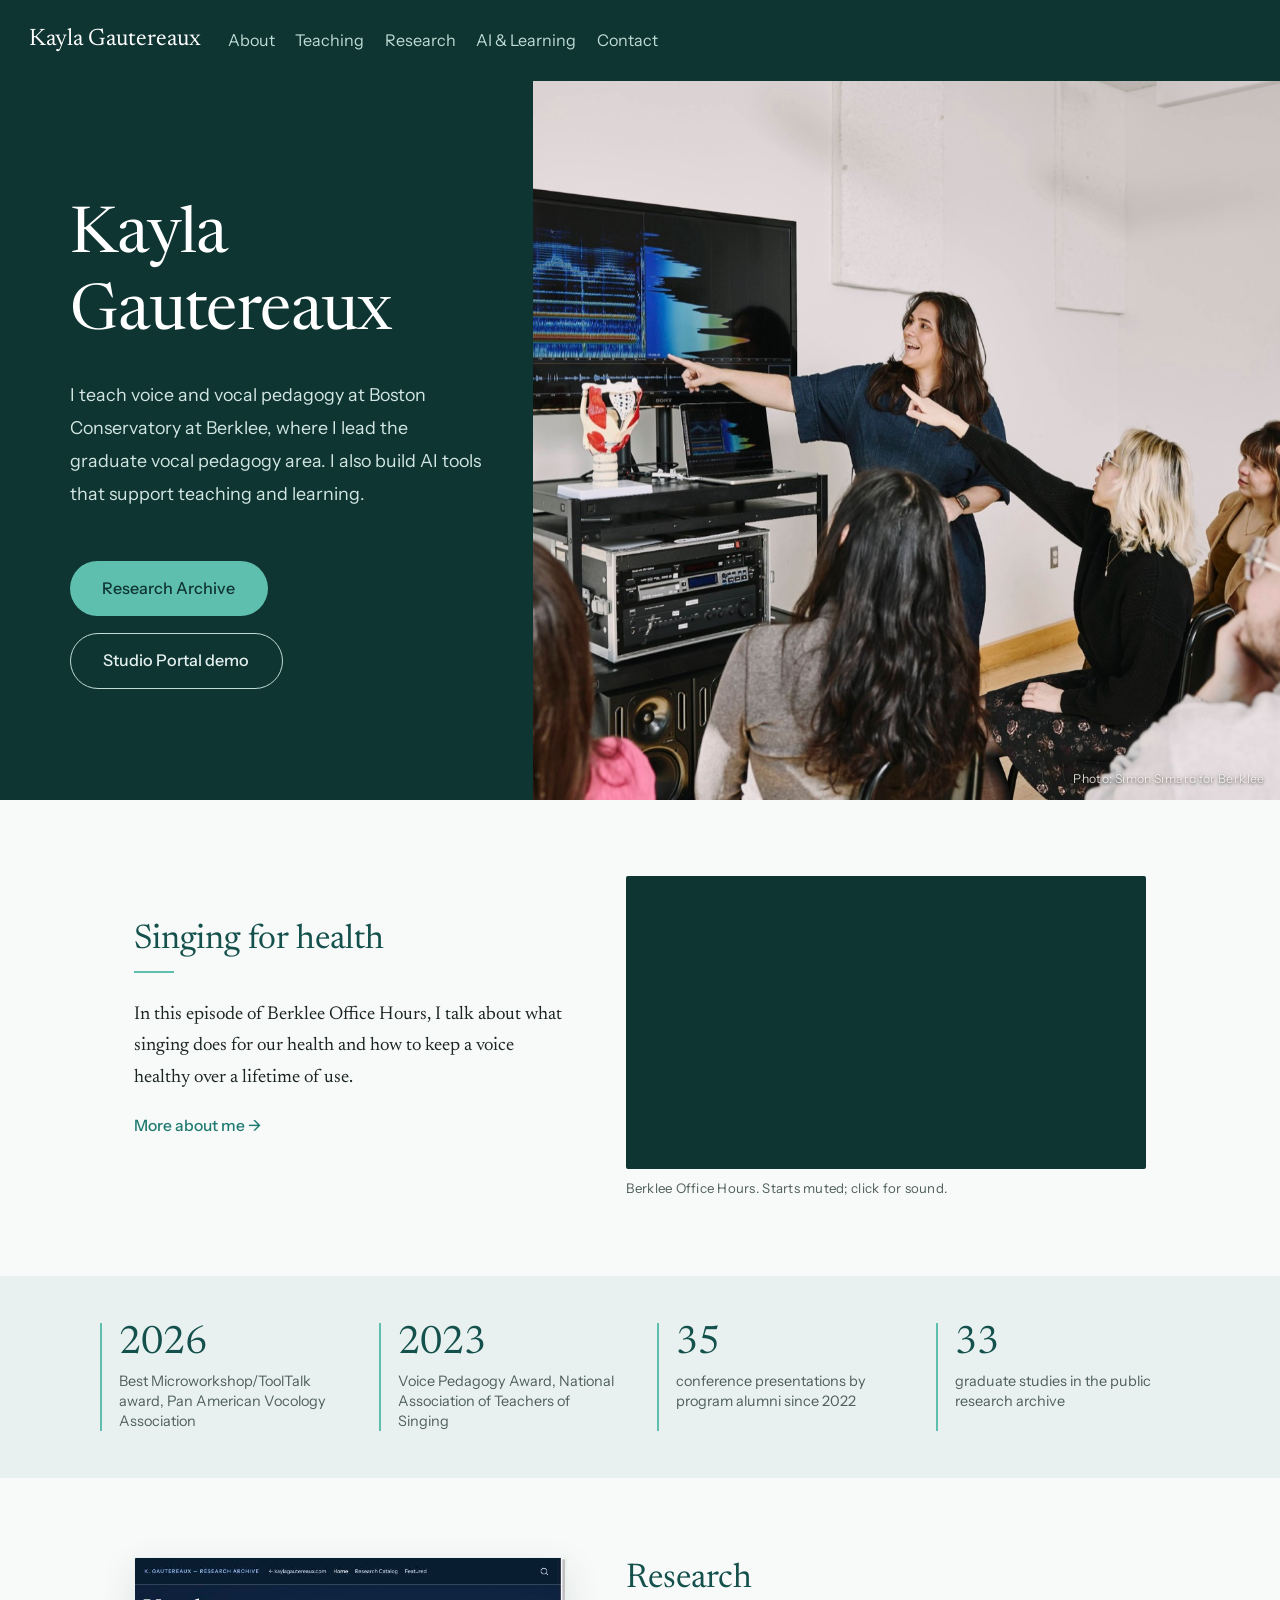
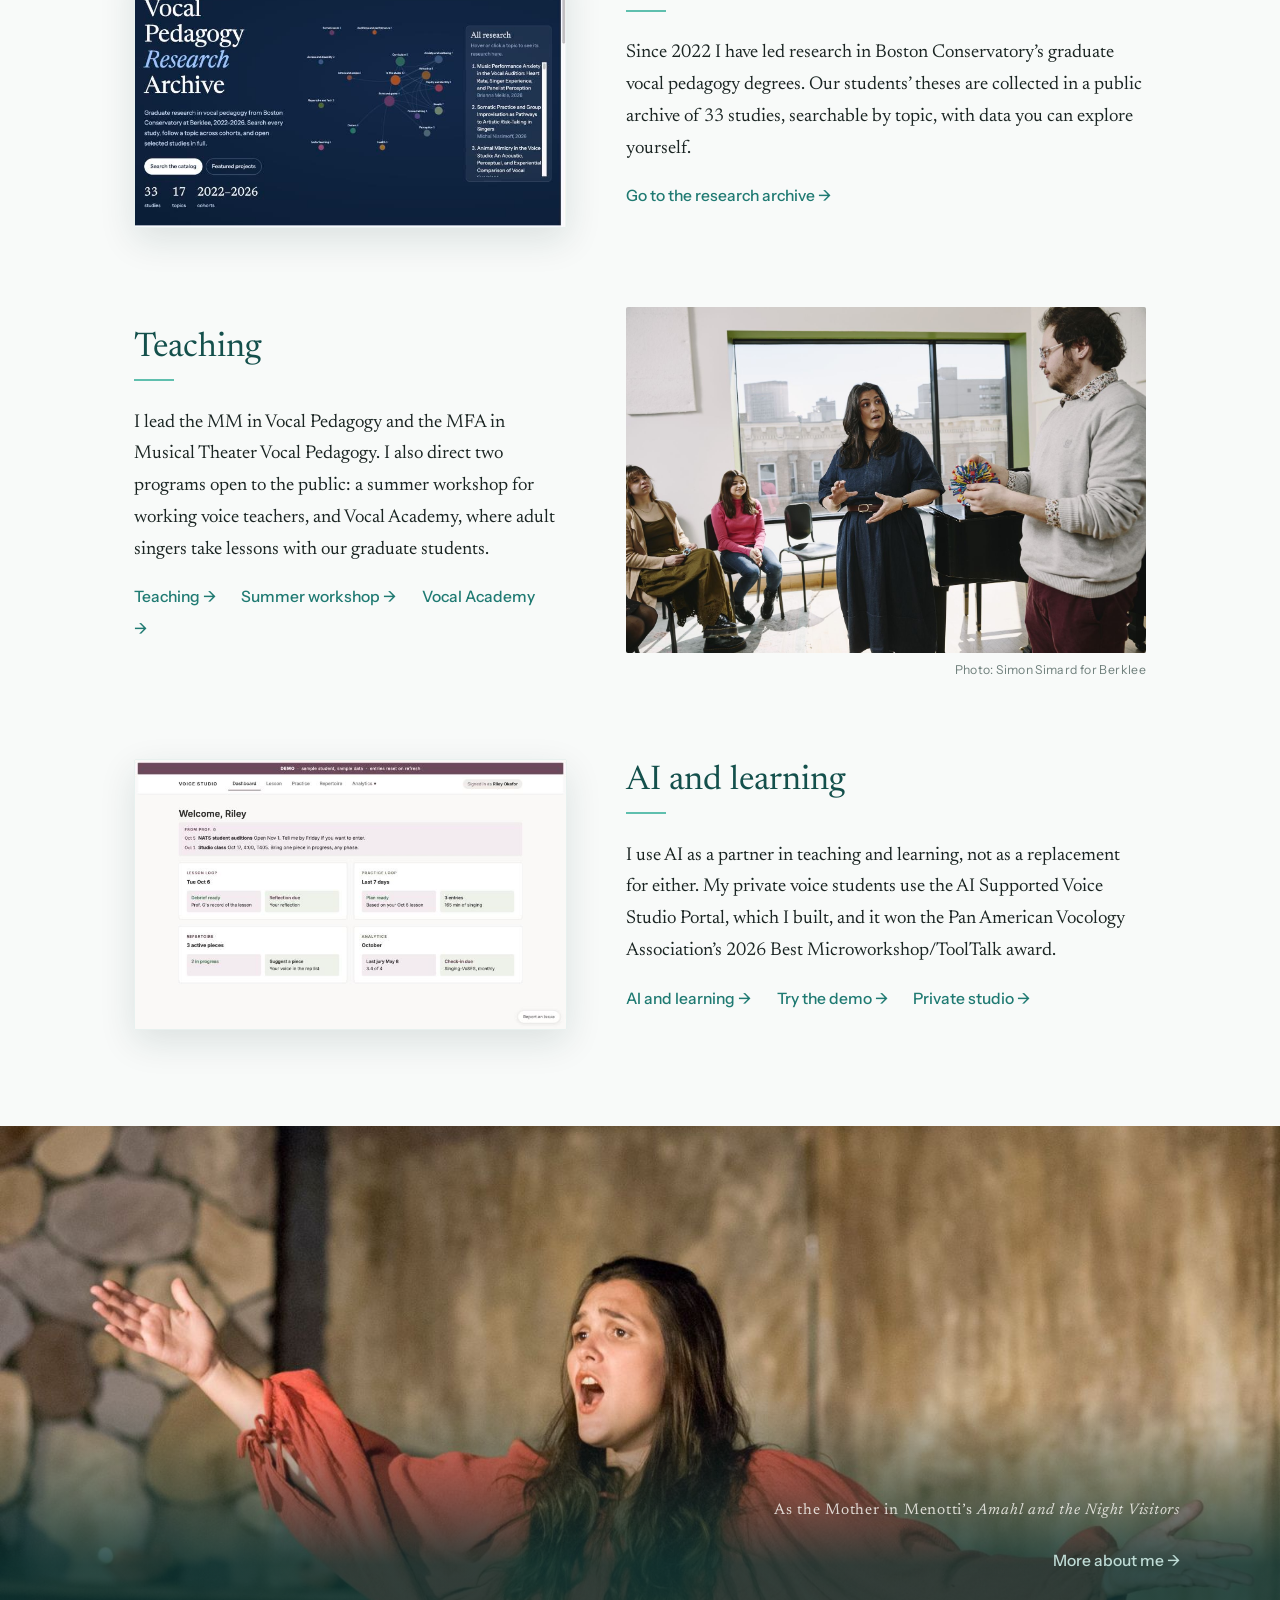
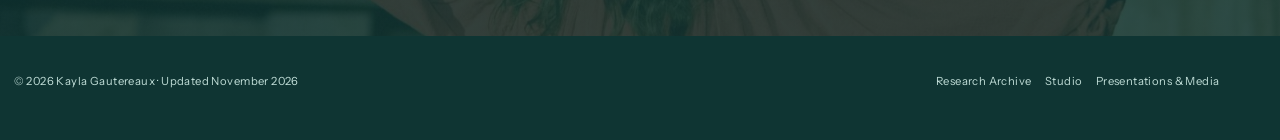
==== commit 2c56d8c7: "Built site for gh-pages" ====
--- a/index.html
+++ b/index.html
@@ -206,8 +206,8 @@
 <div class="split column-screen">
 <section id="teaching" class="level2 split-text">
 <h2 class="anchored" data-anchor-id="teaching">Teaching</h2>
-<p>I lead the MM in Vocal Pedagogy and the MFA in Musical Theater Vocal Pedagogy, and I direct the Vocal Pedagogy Professional Workshop for working voice teachers.</p>
-<p><a href="./teaching.html">Teaching →</a></p>
+<p>I lead the MM in Vocal Pedagogy and the MFA in Musical Theater Vocal Pedagogy. I also direct two programs open to the public: a summer workshop for working voice teachers, and Vocal Academy, where adult singers take lessons with our graduate students.</p>
+<p><a href="./teaching.html">Teaching →</a> <a href="https://bostonconservatory.berklee.edu/extension-programs/vocal-pedagogy-professional-workshop">Summer workshop →</a> <a href="https://bostonconservatory.berklee.edu/extension-programs/vocal-academy">Vocal Academy →</a></p>
 </section>
 <div class="split-media">
 <p><img src="images/vppw-workshop.jpg" class="img-fluid" alt="Kayla Gautereaux teaching at the Vocal Pedagogy Professional Workshop while a singer holds an expanding sphere toy used to show breathing"> <span class="photo-credit">Photo: Simon Simard for Berklee</span></p>
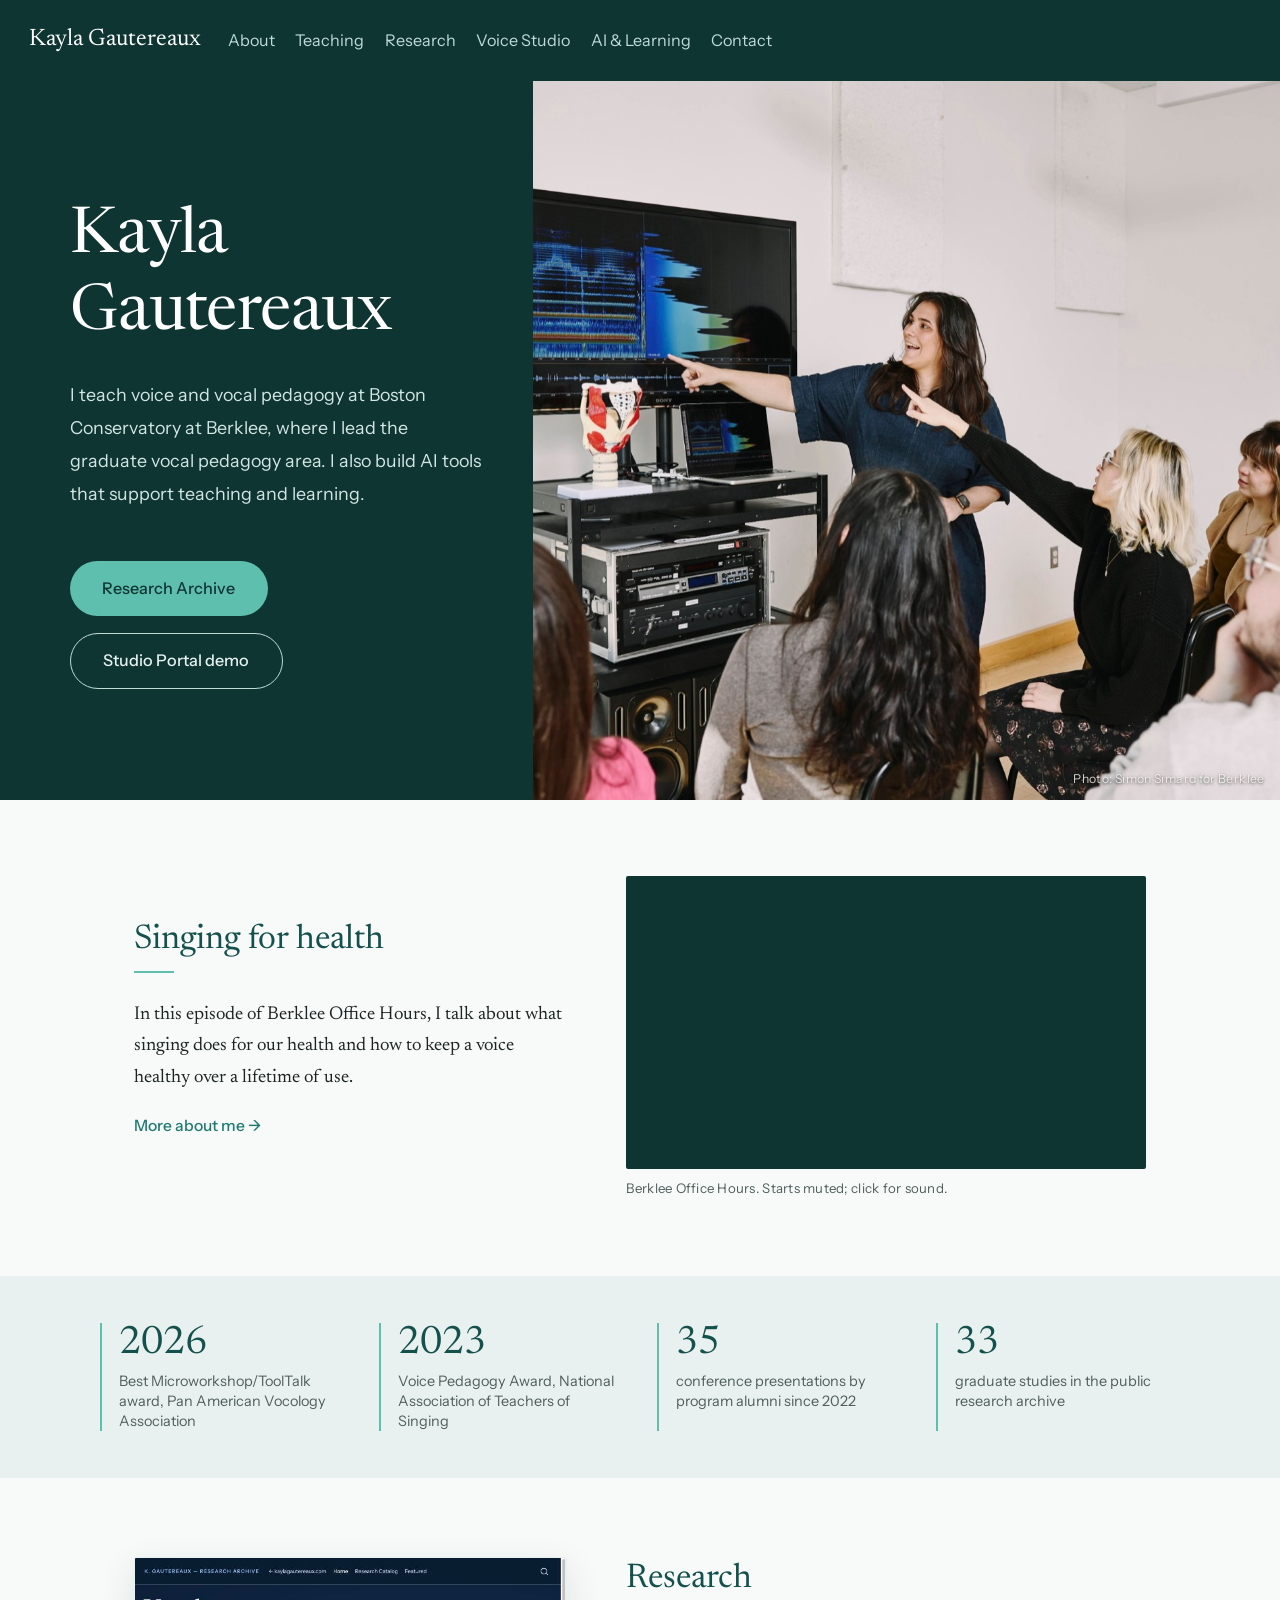
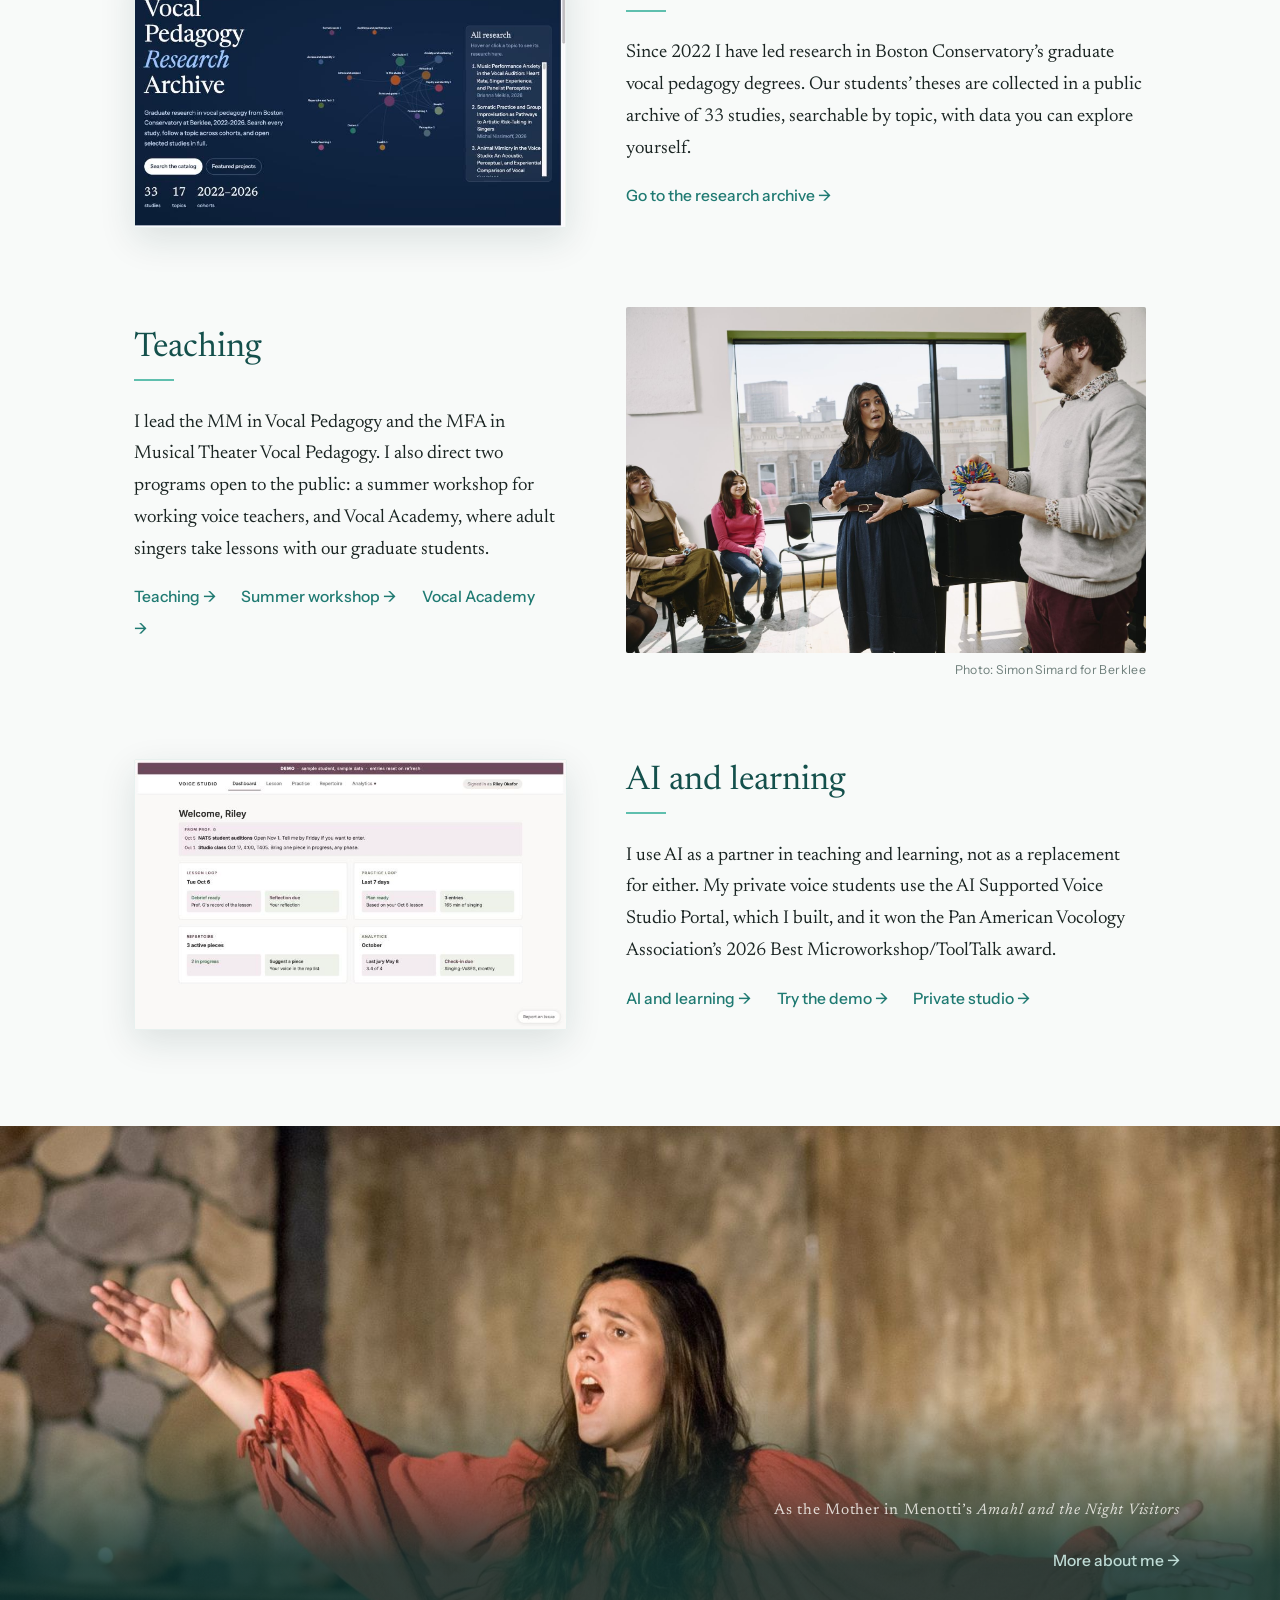
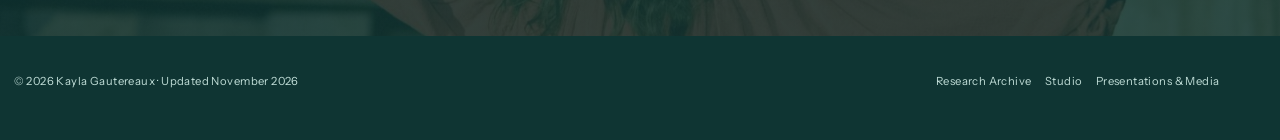
==== commit c470696d: "Built site for gh-pages" ====
--- a/index.html
+++ b/index.html
@@ -69,12 +69,12 @@
 <link rel="stylesheet" href="styles.css">
 <meta property="og:title" content="Kayla Gautereaux">
 <meta property="og:description" content="Kayla Gautereaux teaches voice and vocal pedagogy at Boston Conservatory at Berklee, where she leads the graduate vocal pedagogy area, and builds AI tools that support teaching and learning.">
-<meta property="og:image" content="https://kgautereaux.github.io/kaylagautereaux.com/images/og-card.jpg">
+<meta property="og:image" content="https://kaylagautereaux.com/images/og-card.jpg">
 <meta property="og:site_name" content="Kayla Gautereaux">
 <meta property="og:locale" content="en_US">
 <meta name="twitter:title" content="Kayla Gautereaux">
 <meta name="twitter:description" content="Kayla Gautereaux teaches voice and vocal pedagogy at Boston Conservatory at Berklee, where she leads the graduate vocal pedagogy area, and builds AI tools that support teaching and learning.">
-<meta name="twitter:image" content="https://kgautereaux.github.io/kaylagautereaux.com/images/og-card.jpg">
+<meta name="twitter:image" content="https://kaylagautereaux.com/images/og-card.jpg">
 <meta name="twitter:card" content="summary_large_image">
 </head>
 
@@ -105,6 +105,10 @@
   <li class="nav-item">
     <a class="nav-link" href="https://research.kaylagautereaux.com"> 
 <span class="menu-text">Research</span></a>
+  </li>  
+  <li class="nav-item">
+    <a class="nav-link" href="https://studio.kaylagautereaux.com"> 
+<span class="menu-text">Voice Studio</span></a>
   </li>  
   <li class="nav-item">
     <a class="nav-link" href="./ai-learning.html"> 
@@ -307,7 +311,7 @@
     }
       var localhostRegex = new RegExp(/^(?:http|https):\/\/localhost\:?[0-9]*\//);
       var mailtoRegex = new RegExp(/^mailto:/);
-        var filterRegex = new RegExp("https:\/\/kgautereaux\.github\.io\/kaylagautereaux\.com");
+        var filterRegex = new RegExp("https:\/\/kaylagautereaux\.com");
       var isInternal = (href) => {
           return filterRegex.test(href) || localhostRegex.test(href) || mailtoRegex.test(href);
       }
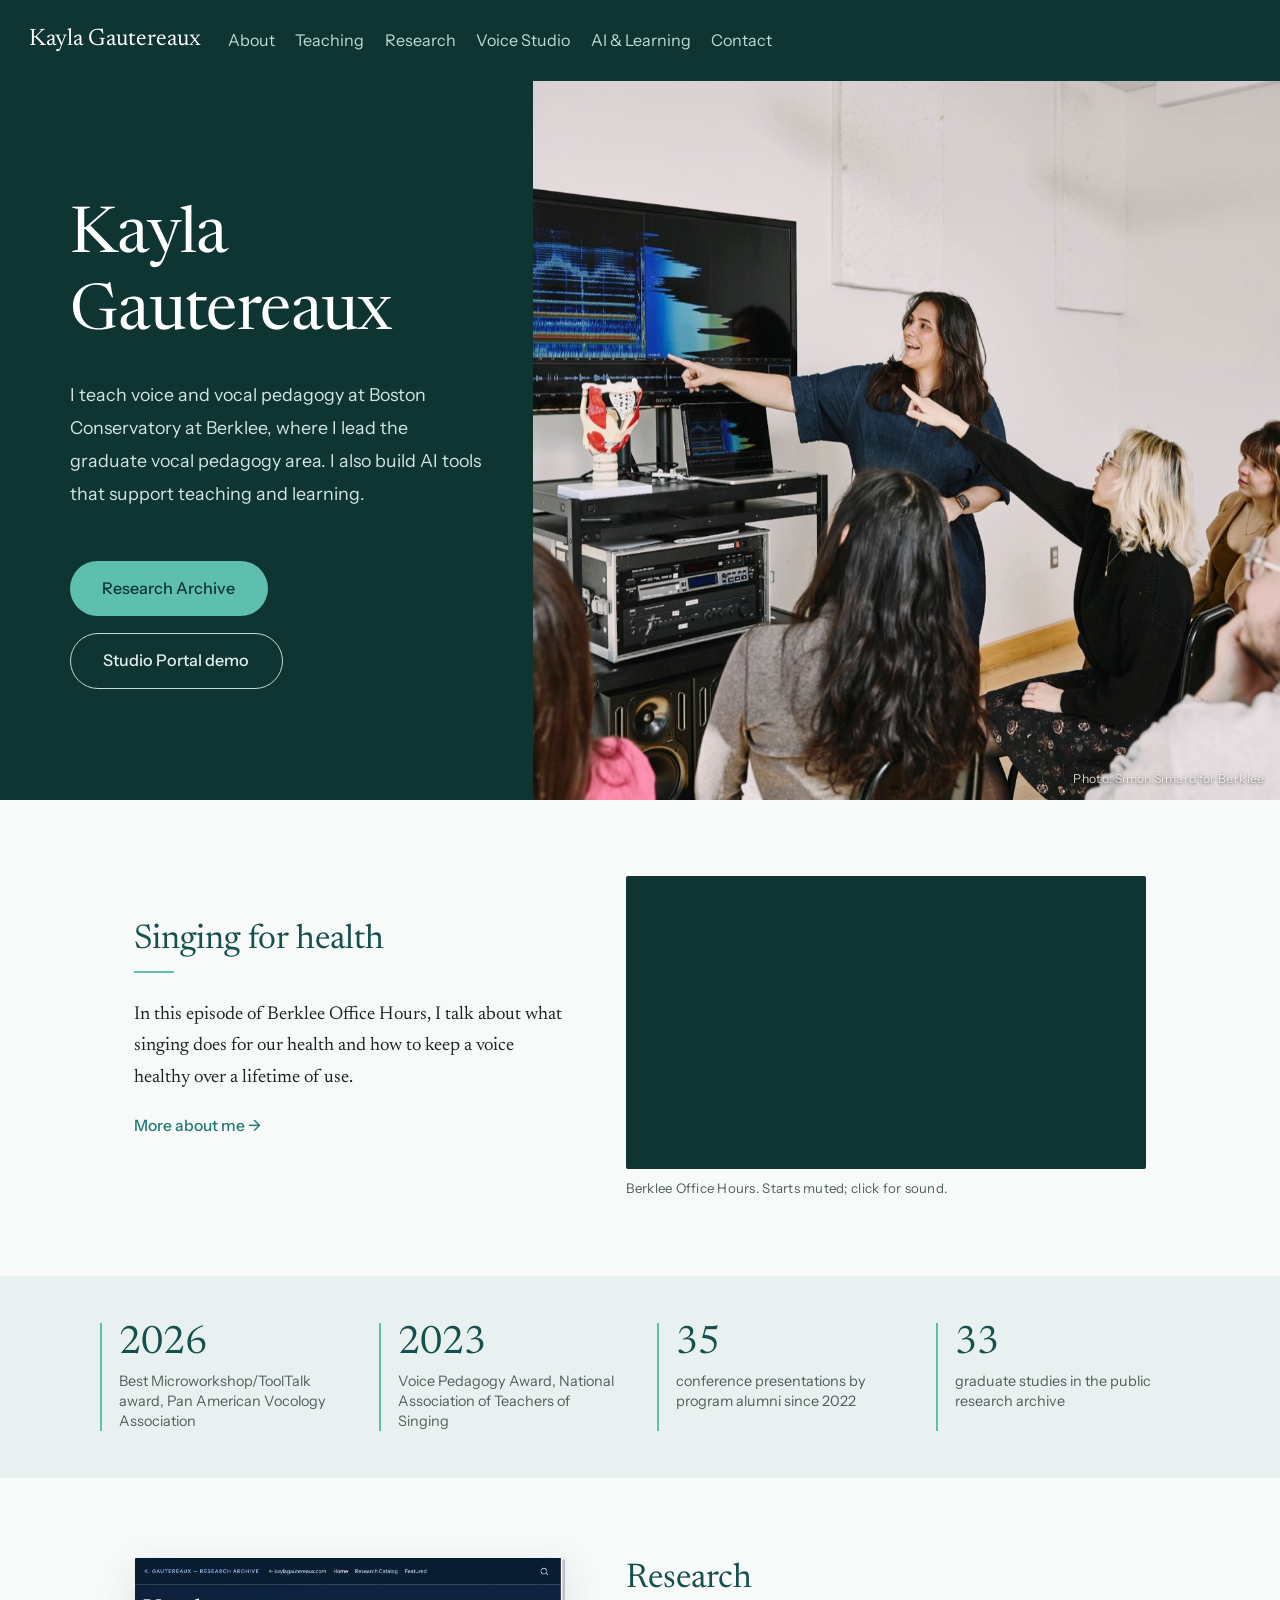
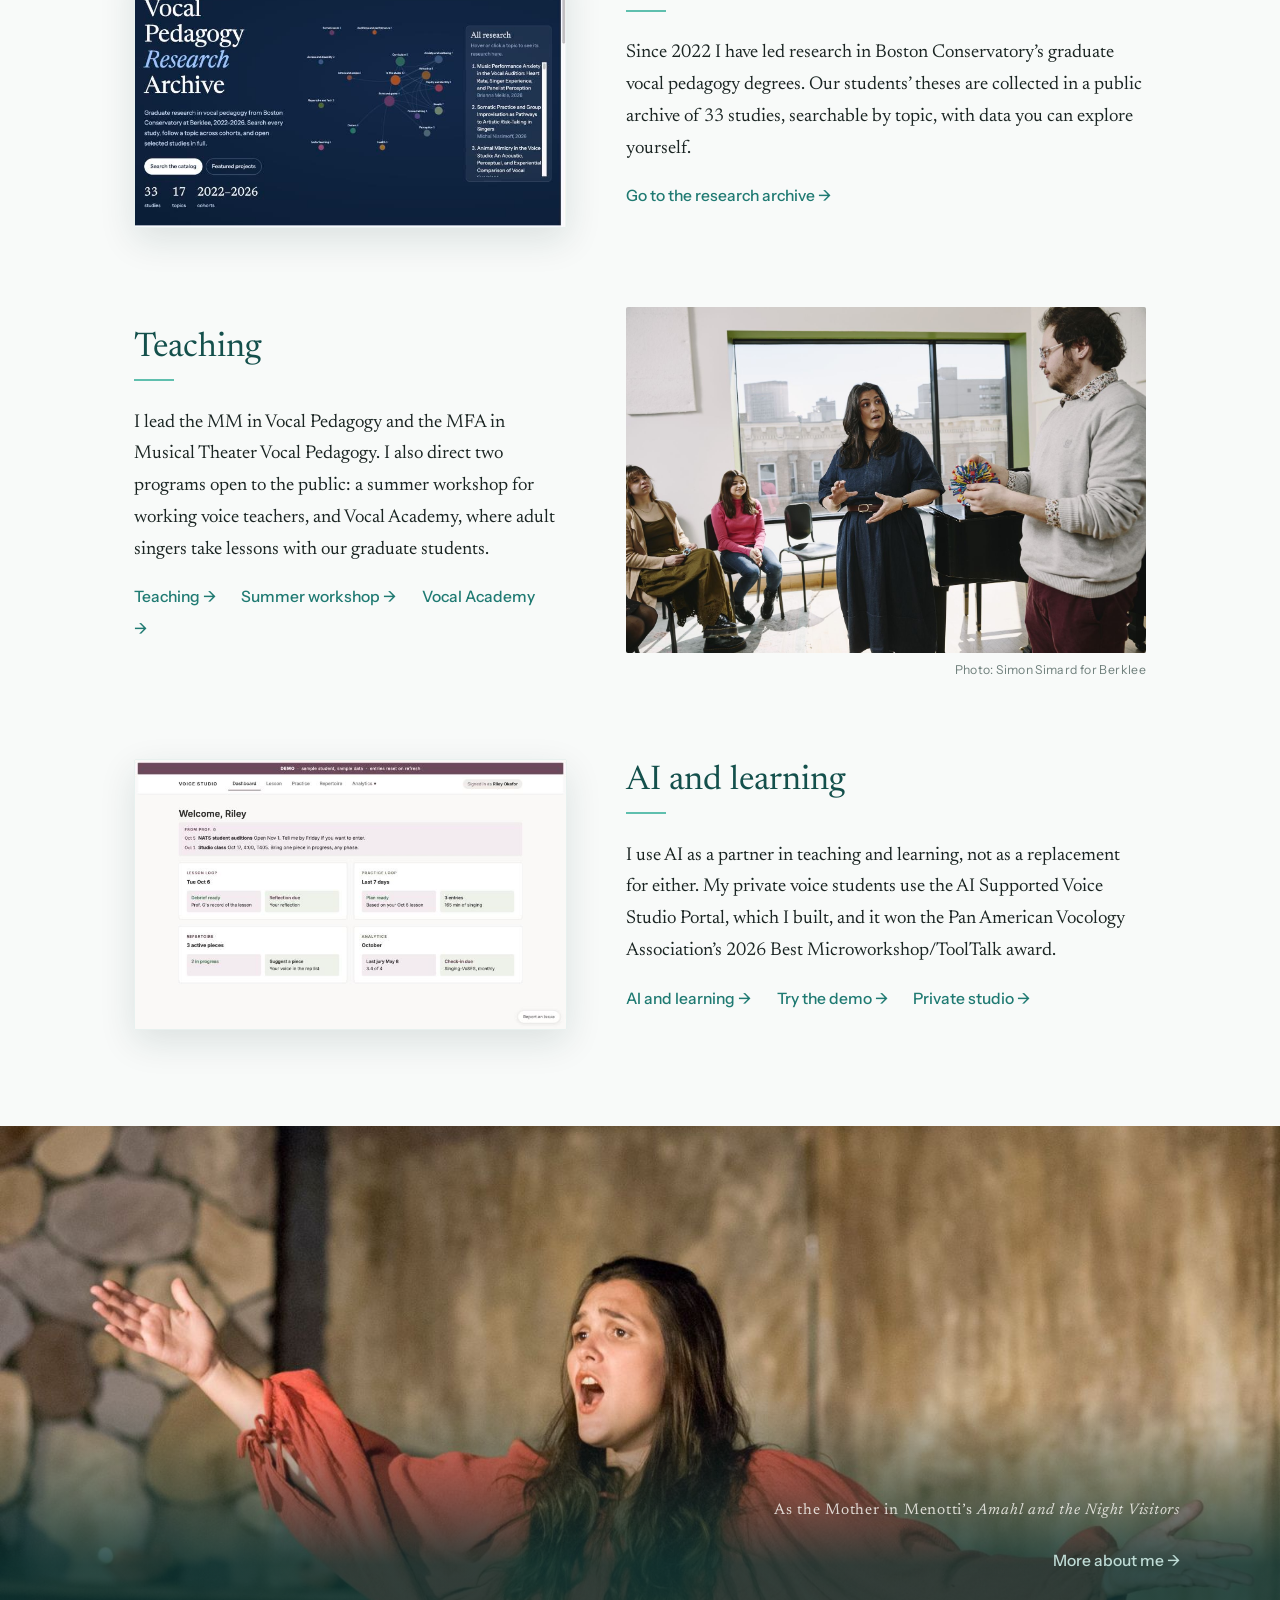
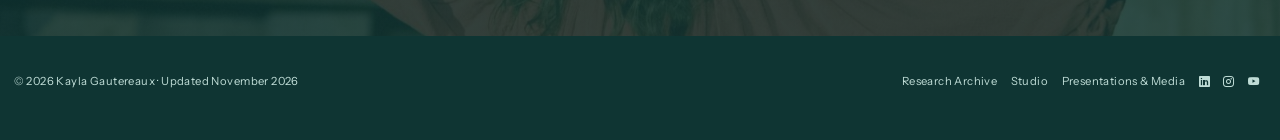
==== commit c704262b: "Built site for gh-pages" ====
--- a/index.html
+++ b/index.html
@@ -2,7 +2,7 @@
 <html xmlns="http://www.w3.org/1999/xhtml" lang="en" xml:lang="en"><head>
 
 <meta charset="utf-8">
-<meta name="generator" content="quarto-1.8.27">
+<meta name="generator" content="quarto-1.6.42">
 
 <meta name="viewport" content="width=device-width, initial-scale=1.0, user-scalable=yes">
 
@@ -28,21 +28,15 @@
 <script src="site_libs/quarto-nav/headroom.min.js"></script>
 <link href="./favicon.svg" rel="icon" type="image/svg+xml">
 <script src="site_libs/clipboard/clipboard.min.js"></script>
-<script src="site_libs/quarto-html/quarto.js" type="module"></script>
-<script src="site_libs/quarto-html/tabsets/tabsets.js" type="module"></script>
-<script src="site_libs/quarto-html/axe/axe-check.js" type="module"></script>
+<script src="site_libs/quarto-html/quarto.js"></script>
 <script src="site_libs/quarto-html/popper.min.js"></script>
 <script src="site_libs/quarto-html/tippy.umd.min.js"></script>
 <script src="site_libs/quarto-html/anchor.min.js"></script>
 <link href="site_libs/quarto-html/tippy.css" rel="stylesheet">
-<link href="site_libs/quarto-html/quarto-syntax-highlighting-9fa6dbbe6219e357c3a17d5a2c09c803.css" rel="stylesheet" class="quarto-color-scheme" id="quarto-text-highlighting-styles">
-<link href="site_libs/quarto-html/quarto-syntax-highlighting-dark-d2800b5aef52857891e752670e942548.css" rel="stylesheet" class="quarto-color-scheme quarto-color-alternate" id="quarto-text-highlighting-styles">
-<link href="site_libs/quarto-html/quarto-syntax-highlighting-9fa6dbbe6219e357c3a17d5a2c09c803.css" rel="stylesheet" class="quarto-color-scheme-extra" id="quarto-text-highlighting-styles">
+<link href="site_libs/quarto-html/quarto-syntax-highlighting-08462e96cf79fbc63e40d1d92c0c41ab.css" rel="stylesheet" id="quarto-text-highlighting-styles">
 <script src="site_libs/bootstrap/bootstrap.min.js"></script>
 <link href="site_libs/bootstrap/bootstrap-icons.css" rel="stylesheet">
-<link href="site_libs/bootstrap/bootstrap-53979e5f8ab84d1cc138f30c9c5af193.min.css" rel="stylesheet" append-hash="true" class="quarto-color-scheme" id="quarto-bootstrap" data-mode="light">
-<link href="site_libs/bootstrap/bootstrap-dark-53979e5f8ab84d1cc138f30c9c5af193.min.css" rel="stylesheet" append-hash="true" class="quarto-color-scheme quarto-color-alternate" id="quarto-bootstrap" data-mode="light">
-<link href="site_libs/bootstrap/bootstrap-53979e5f8ab84d1cc138f30c9c5af193.min.css" rel="stylesheet" append-hash="true" class="quarto-color-scheme-extra" id="quarto-bootstrap" data-mode="light">
+<link href="site_libs/bootstrap/bootstrap-71cdd8ec5e81ec9384e5b8a7ee792b8c.min.css" rel="stylesheet" append-hash="true" id="quarto-bootstrap" data-mode="light">
 <script id="quarto-search-options" type="application/json">{
   "language": {
     "search-no-results-text": "No results",
@@ -78,7 +72,7 @@
 <meta name="twitter:card" content="summary_large_image">
 </head>
 
-<body class="nav-fixed quarto-light">
+<body class="nav-fixed">
 
 <div id="quarto-search-results"></div>
   <header id="quarto-header" class="headroom fixed-top">
@@ -214,7 +208,7 @@
 <p><a href="./teaching.html">Teaching →</a> <a href="https://bostonconservatory.berklee.edu/extension-programs/vocal-pedagogy-professional-workshop">Summer workshop →</a> <a href="https://bostonconservatory.berklee.edu/extension-programs/vocal-academy">Vocal Academy →</a></p>
 </section>
 <div class="split-media">
-<p><img src="images/vppw-workshop.jpg" class="img-fluid" alt="Kayla Gautereaux teaching at the Vocal Pedagogy Professional Workshop while a singer holds an expanding sphere toy used to show breathing"> <span class="photo-credit">Photo: Simon Simard for Berklee</span></p>
+<p><img src="images/vppw-workshop.jpg" class="img-fluid" alt="Kayla Gautereaux teaching a vocal pedagogy class while a singer holds an expanding sphere toy used to show breathing"> <span class="photo-credit">Photo: Simon Simard for Berklee</span></p>
 </div>
 </div>
 <div class="split reverse column-screen">
@@ -239,243 +233,236 @@
 
 </main> <!-- /main -->
 <script id="quarto-html-after-body" type="application/javascript">
-  window.document.addEventListener("DOMContentLoaded", function (event) {
-    const icon = "";
-    const anchorJS = new window.AnchorJS();
-    anchorJS.options = {
-      placement: 'right',
-      icon: icon
-    };
-    anchorJS.add('.anchored');
-    const isCodeAnnotation = (el) => {
-      for (const clz of el.classList) {
-        if (clz.startsWith('code-annotation-')) {                     
-          return true;
-        }
-      }
-      return false;
-    }
-    const onCopySuccess = function(e) {
-      // button target
-      const button = e.trigger;
-      // don't keep focus
-      button.blur();
-      // flash "checked"
-      button.classList.add('code-copy-button-checked');
-      var currentTitle = button.getAttribute("title");
-      button.setAttribute("title", "Copied!");
-      let tooltip;
-      if (window.bootstrap) {
-        button.setAttribute("data-bs-toggle", "tooltip");
-        button.setAttribute("data-bs-placement", "left");
-        button.setAttribute("data-bs-title", "Copied!");
-        tooltip = new bootstrap.Tooltip(button, 
-          { trigger: "manual", 
-            customClass: "code-copy-button-tooltip",
-            offset: [0, -8]});
-        tooltip.show();    
-      }
-      setTimeout(function() {
-        if (tooltip) {
-          tooltip.hide();
-          button.removeAttribute("data-bs-title");
-          button.removeAttribute("data-bs-toggle");
-          button.removeAttribute("data-bs-placement");
-        }
-        button.setAttribute("title", currentTitle);
-        button.classList.remove('code-copy-button-checked');
-      }, 1000);
-      // clear code selection
-      e.clearSelection();
-    }
-    const getTextToCopy = function(trigger) {
-      const outerScaffold = trigger.parentElement.cloneNode(true);
-      const codeEl = outerScaffold.querySelector('code');
+window.document.addEventListener("DOMContentLoaded", function (event) {
+  const toggleBodyColorMode = (bsSheetEl) => {
+    const mode = bsSheetEl.getAttribute("data-mode");
+    const bodyEl = window.document.querySelector("body");
+    if (mode === "dark") {
+      bodyEl.classList.add("quarto-dark");
+      bodyEl.classList.remove("quarto-light");
+    } else {
+      bodyEl.classList.add("quarto-light");
+      bodyEl.classList.remove("quarto-dark");
+    }
+  }
+  const toggleBodyColorPrimary = () => {
+    const bsSheetEl = window.document.querySelector("link#quarto-bootstrap");
+    if (bsSheetEl) {
+      toggleBodyColorMode(bsSheetEl);
+    }
+  }
+  toggleBodyColorPrimary();  
+  const icon = "";
+  const anchorJS = new window.AnchorJS();
+  anchorJS.options = {
+    placement: 'right',
+    icon: icon
+  };
+  anchorJS.add('.anchored');
+  const isCodeAnnotation = (el) => {
+    for (const clz of el.classList) {
+      if (clz.startsWith('code-annotation-')) {                     
+        return true;
+      }
+    }
+    return false;
+  }
+  const onCopySuccess = function(e) {
+    // button target
+    const button = e.trigger;
+    // don't keep focus
+    button.blur();
+    // flash "checked"
+    button.classList.add('code-copy-button-checked');
+    var currentTitle = button.getAttribute("title");
+    button.setAttribute("title", "Copied!");
+    let tooltip;
+    if (window.bootstrap) {
+      button.setAttribute("data-bs-toggle", "tooltip");
+      button.setAttribute("data-bs-placement", "left");
+      button.setAttribute("data-bs-title", "Copied!");
+      tooltip = new bootstrap.Tooltip(button, 
+        { trigger: "manual", 
+          customClass: "code-copy-button-tooltip",
+          offset: [0, -8]});
+      tooltip.show();    
+    }
+    setTimeout(function() {
+      if (tooltip) {
+        tooltip.hide();
+        button.removeAttribute("data-bs-title");
+        button.removeAttribute("data-bs-toggle");
+        button.removeAttribute("data-bs-placement");
+      }
+      button.setAttribute("title", currentTitle);
+      button.classList.remove('code-copy-button-checked');
+    }, 1000);
+    // clear code selection
+    e.clearSelection();
+  }
+  const getTextToCopy = function(trigger) {
+      const codeEl = trigger.previousElementSibling.cloneNode(true);
       for (const childEl of codeEl.children) {
         if (isCodeAnnotation(childEl)) {
           childEl.remove();
         }
       }
       return codeEl.innerText;
-    }
-    const clipboard = new window.ClipboardJS('.code-copy-button:not([data-in-quarto-modal])', {
-      text: getTextToCopy
+  }
+  const clipboard = new window.ClipboardJS('.code-copy-button:not([data-in-quarto-modal])', {
+    text: getTextToCopy
+  });
+  clipboard.on('success', onCopySuccess);
+  if (window.document.getElementById('quarto-embedded-source-code-modal')) {
+    const clipboardModal = new window.ClipboardJS('.code-copy-button[data-in-quarto-modal]', {
+      text: getTextToCopy,
+      container: window.document.getElementById('quarto-embedded-source-code-modal')
     });
-    clipboard.on('success', onCopySuccess);
-    if (window.document.getElementById('quarto-embedded-source-code-modal')) {
-      const clipboardModal = new window.ClipboardJS('.code-copy-button[data-in-quarto-modal]', {
-        text: getTextToCopy,
-        container: window.document.getElementById('quarto-embedded-source-code-modal')
-      });
-      clipboardModal.on('success', onCopySuccess);
-    }
-      var localhostRegex = new RegExp(/^(?:http|https):\/\/localhost\:?[0-9]*\//);
-      var mailtoRegex = new RegExp(/^mailto:/);
-        var filterRegex = new RegExp("https:\/\/kaylagautereaux\.com");
-      var isInternal = (href) => {
-          return filterRegex.test(href) || localhostRegex.test(href) || mailtoRegex.test(href);
-      }
-      // Inspect non-navigation links and adorn them if external
-     var links = window.document.querySelectorAll('a[href]:not(.nav-link):not(.navbar-brand):not(.toc-action):not(.sidebar-link):not(.sidebar-item-toggle):not(.pagination-link):not(.no-external):not([aria-hidden]):not(.dropdown-item):not(.quarto-navigation-tool):not(.about-link)');
-      for (var i=0; i<links.length; i++) {
-        const link = links[i];
-        if (!isInternal(link.href)) {
-          // undo the damage that might have been done by quarto-nav.js in the case of
-          // links that we want to consider external
-          if (link.dataset.originalHref !== undefined) {
-            link.href = link.dataset.originalHref;
+    clipboardModal.on('success', onCopySuccess);
+  }
+    var localhostRegex = new RegExp(/^(?:http|https):\/\/localhost\:?[0-9]*\//);
+    var mailtoRegex = new RegExp(/^mailto:/);
+      var filterRegex = new RegExp("https:\/\/kaylagautereaux\.com");
+    var isInternal = (href) => {
+        return filterRegex.test(href) || localhostRegex.test(href) || mailtoRegex.test(href);
+    }
+    // Inspect non-navigation links and adorn them if external
+ 	var links = window.document.querySelectorAll('a[href]:not(.nav-link):not(.navbar-brand):not(.toc-action):not(.sidebar-link):not(.sidebar-item-toggle):not(.pagination-link):not(.no-external):not([aria-hidden]):not(.dropdown-item):not(.quarto-navigation-tool):not(.about-link)');
+    for (var i=0; i<links.length; i++) {
+      const link = links[i];
+      if (!isInternal(link.href)) {
+        // undo the damage that might have been done by quarto-nav.js in the case of
+        // links that we want to consider external
+        if (link.dataset.originalHref !== undefined) {
+          link.href = link.dataset.originalHref;
+        }
+      }
+    }
+  function tippyHover(el, contentFn, onTriggerFn, onUntriggerFn) {
+    const config = {
+      allowHTML: true,
+      maxWidth: 500,
+      delay: 100,
+      arrow: false,
+      appendTo: function(el) {
+          return el.parentElement;
+      },
+      interactive: true,
+      interactiveBorder: 10,
+      theme: 'quarto',
+      placement: 'bottom-start',
+    };
+    if (contentFn) {
+      config.content = contentFn;
+    }
+    if (onTriggerFn) {
+      config.onTrigger = onTriggerFn;
+    }
+    if (onUntriggerFn) {
+      config.onUntrigger = onUntriggerFn;
+    }
+    window.tippy(el, config); 
+  }
+  const noterefs = window.document.querySelectorAll('a[role="doc-noteref"]');
+  for (var i=0; i<noterefs.length; i++) {
+    const ref = noterefs[i];
+    tippyHover(ref, function() {
+      // use id or data attribute instead here
+      let href = ref.getAttribute('data-footnote-href') || ref.getAttribute('href');
+      try { href = new URL(href).hash; } catch {}
+      const id = href.replace(/^#\/?/, "");
+      const note = window.document.getElementById(id);
+      if (note) {
+        return note.innerHTML;
+      } else {
+        return "";
+      }
+    });
+  }
+  const xrefs = window.document.querySelectorAll('a.quarto-xref');
+  const processXRef = (id, note) => {
+    // Strip column container classes
+    const stripColumnClz = (el) => {
+      el.classList.remove("page-full", "page-columns");
+      if (el.children) {
+        for (const child of el.children) {
+          stripColumnClz(child);
+        }
+      }
+    }
+    stripColumnClz(note)
+    if (id === null || id.startsWith('sec-')) {
+      // Special case sections, only their first couple elements
+      const container = document.createElement("div");
+      if (note.children && note.children.length > 2) {
+        container.appendChild(note.children[0].cloneNode(true));
+        for (let i = 1; i < note.children.length; i++) {
+          const child = note.children[i];
+          if (child.tagName === "P" && child.innerText === "") {
+            continue;
+          } else {
+            container.appendChild(child.cloneNode(true));
+            break;
           }
         }
-      }
-    function tippyHover(el, contentFn, onTriggerFn, onUntriggerFn) {
-      const config = {
-        allowHTML: true,
-        maxWidth: 500,
-        delay: 100,
-        arrow: false,
-        appendTo: function(el) {
-            return el.parentElement;
-        },
-        interactive: true,
-        interactiveBorder: 10,
-        theme: 'quarto',
-        placement: 'bottom-start',
-      };
-      if (contentFn) {
-        config.content = contentFn;
-      }
-      if (onTriggerFn) {
-        config.onTrigger = onTriggerFn;
-      }
-      if (onUntriggerFn) {
-        config.onUntrigger = onUntriggerFn;
-      }
-      window.tippy(el, config); 
-    }
-    const noterefs = window.document.querySelectorAll('a[role="doc-noteref"]');
-    for (var i=0; i<noterefs.length; i++) {
-      const ref = noterefs[i];
-      tippyHover(ref, function() {
-        // use id or data attribute instead here
-        let href = ref.getAttribute('data-footnote-href') || ref.getAttribute('href');
-        try { href = new URL(href).hash; } catch {}
-        const id = href.replace(/^#\/?/, "");
-        const note = window.document.getElementById(id);
-        if (note) {
-          return note.innerHTML;
-        } else {
-          return "";
-        }
-      });
-    }
-    const xrefs = window.document.querySelectorAll('a.quarto-xref');
-    const processXRef = (id, note) => {
-      // Strip column container classes
-      const stripColumnClz = (el) => {
-        el.classList.remove("page-full", "page-columns");
-        if (el.children) {
-          for (const child of el.children) {
-            stripColumnClz(child);
-          }
-        }
-      }
-      stripColumnClz(note)
-      if (id === null || id.startsWith('sec-')) {
-        // Special case sections, only their first couple elements
-        const container = document.createElement("div");
-        if (note.children && note.children.length > 2) {
-          container.appendChild(note.children[0].cloneNode(true));
-          for (let i = 1; i < note.children.length; i++) {
-            const child = note.children[i];
-            if (child.tagName === "P" && child.innerText === "") {
-              continue;
-            } else {
-              container.appendChild(child.cloneNode(true));
-              break;
-            }
-          }
-          if (window.Quarto?.typesetMath) {
-            window.Quarto.typesetMath(container);
-          }
-          return container.innerHTML
-        } else {
-          if (window.Quarto?.typesetMath) {
-            window.Quarto.typesetMath(note);
-          }
-          return note.innerHTML;
-        }
+        if (window.Quarto?.typesetMath) {
+          window.Quarto.typesetMath(container);
+        }
+        return container.innerHTML
       } else {
-        // Remove any anchor links if they are present
-        const anchorLink = note.querySelector('a.anchorjs-link');
-        if (anchorLink) {
-          anchorLink.remove();
-        }
         if (window.Quarto?.typesetMath) {
           window.Quarto.typesetMath(note);
         }
-        if (note.classList.contains("callout")) {
-          return note.outerHTML;
-        } else {
-          return note.innerHTML;
-        }
-      }
-    }
-    for (var i=0; i<xrefs.length; i++) {
-      const xref = xrefs[i];
-      tippyHover(xref, undefined, function(instance) {
-        instance.disable();
-        let url = xref.getAttribute('href');
-        let hash = undefined; 
-        if (url.startsWith('#')) {
-          hash = url;
-        } else {
-          try { hash = new URL(url).hash; } catch {}
-        }
-        if (hash) {
-          const id = hash.replace(/^#\/?/, "");
-          const note = window.document.getElementById(id);
-          if (note !== null) {
-            try {
-              const html = processXRef(id, note.cloneNode(true));
-              instance.setContent(html);
-            } finally {
-              instance.enable();
-              instance.show();
-            }
-          } else {
-            // See if we can fetch this
-            fetch(url.split('#')[0])
-            .then(res => res.text())
-            .then(html => {
-              const parser = new DOMParser();
-              const htmlDoc = parser.parseFromString(html, "text/html");
-              const note = htmlDoc.getElementById(id);
-              if (note !== null) {
-                const html = processXRef(id, note);
-                instance.setContent(html);
-              } 
-            }).finally(() => {
-              instance.enable();
-              instance.show();
-            });
+        return note.innerHTML;
+      }
+    } else {
+      // Remove any anchor links if they are present
+      const anchorLink = note.querySelector('a.anchorjs-link');
+      if (anchorLink) {
+        anchorLink.remove();
+      }
+      if (window.Quarto?.typesetMath) {
+        window.Quarto.typesetMath(note);
+      }
+      if (note.classList.contains("callout")) {
+        return note.outerHTML;
+      } else {
+        return note.innerHTML;
+      }
+    }
+  }
+  for (var i=0; i<xrefs.length; i++) {
+    const xref = xrefs[i];
+    tippyHover(xref, undefined, function(instance) {
+      instance.disable();
+      let url = xref.getAttribute('href');
+      let hash = undefined; 
+      if (url.startsWith('#')) {
+        hash = url;
+      } else {
+        try { hash = new URL(url).hash; } catch {}
+      }
+      if (hash) {
+        const id = hash.replace(/^#\/?/, "");
+        const note = window.document.getElementById(id);
+        if (note !== null) {
+          try {
+            const html = processXRef(id, note.cloneNode(true));
+            instance.setContent(html);
+          } finally {
+            instance.enable();
+            instance.show();
           }
         } else {
-          // See if we can fetch a full url (with no hash to target)
-          // This is a special case and we should probably do some content thinning / targeting
-          fetch(url)
+          // See if we can fetch this
+          fetch(url.split('#')[0])
           .then(res => res.text())
           .then(html => {
             const parser = new DOMParser();
             const htmlDoc = parser.parseFromString(html, "text/html");
-            const note = htmlDoc.querySelector('main.content');
+            const note = htmlDoc.getElementById(id);
             if (note !== null) {
-              // This should only happen for chapter cross references
-              // (since there is no id in the URL)
-              // remove the first header
-              if (note.children.length > 0 && note.children[0].tagName === "HEADER") {
-                note.children[0].remove();
-              }
-              const html = processXRef(null, note);
+              const html = processXRef(id, note);
               instance.setContent(html);
             } 
           }).finally(() => {
@@ -483,161 +470,185 @@
             instance.show();
           });
         }
-      }, function(instance) {
+      } else {
+        // See if we can fetch a full url (with no hash to target)
+        // This is a special case and we should probably do some content thinning / targeting
+        fetch(url)
+        .then(res => res.text())
+        .then(html => {
+          const parser = new DOMParser();
+          const htmlDoc = parser.parseFromString(html, "text/html");
+          const note = htmlDoc.querySelector('main.content');
+          if (note !== null) {
+            // This should only happen for chapter cross references
+            // (since there is no id in the URL)
+            // remove the first header
+            if (note.children.length > 0 && note.children[0].tagName === "HEADER") {
+              note.children[0].remove();
+            }
+            const html = processXRef(null, note);
+            instance.setContent(html);
+          } 
+        }).finally(() => {
+          instance.enable();
+          instance.show();
+        });
+      }
+    }, function(instance) {
+    });
+  }
+      let selectedAnnoteEl;
+      const selectorForAnnotation = ( cell, annotation) => {
+        let cellAttr = 'data-code-cell="' + cell + '"';
+        let lineAttr = 'data-code-annotation="' +  annotation + '"';
+        const selector = 'span[' + cellAttr + '][' + lineAttr + ']';
+        return selector;
+      }
+      const selectCodeLines = (annoteEl) => {
+        const doc = window.document;
+        const targetCell = annoteEl.getAttribute("data-target-cell");
+        const targetAnnotation = annoteEl.getAttribute("data-target-annotation");
+        const annoteSpan = window.document.querySelector(selectorForAnnotation(targetCell, targetAnnotation));
+        const lines = annoteSpan.getAttribute("data-code-lines").split(",");
+        const lineIds = lines.map((line) => {
+          return targetCell + "-" + line;
+        })
+        let top = null;
+        let height = null;
+        let parent = null;
+        if (lineIds.length > 0) {
+            //compute the position of the single el (top and bottom and make a div)
+            const el = window.document.getElementById(lineIds[0]);
+            top = el.offsetTop;
+            height = el.offsetHeight;
+            parent = el.parentElement.parentElement;
+          if (lineIds.length > 1) {
+            const lastEl = window.document.getElementById(lineIds[lineIds.length - 1]);
+            const bottom = lastEl.offsetTop + lastEl.offsetHeight;
+            height = bottom - top;
+          }
+          if (top !== null && height !== null && parent !== null) {
+            // cook up a div (if necessary) and position it 
+            let div = window.document.getElementById("code-annotation-line-highlight");
+            if (div === null) {
+              div = window.document.createElement("div");
+              div.setAttribute("id", "code-annotation-line-highlight");
+              div.style.position = 'absolute';
+              parent.appendChild(div);
+            }
+            div.style.top = top - 2 + "px";
+            div.style.height = height + 4 + "px";
+            div.style.left = 0;
+            let gutterDiv = window.document.getElementById("code-annotation-line-highlight-gutter");
+            if (gutterDiv === null) {
+              gutterDiv = window.document.createElement("div");
+              gutterDiv.setAttribute("id", "code-annotation-line-highlight-gutter");
+              gutterDiv.style.position = 'absolute';
+              const codeCell = window.document.getElementById(targetCell);
+              const gutter = codeCell.querySelector('.code-annotation-gutter');
+              gutter.appendChild(gutterDiv);
+            }
+            gutterDiv.style.top = top - 2 + "px";
+            gutterDiv.style.height = height + 4 + "px";
+          }
+          selectedAnnoteEl = annoteEl;
+        }
+      };
+      const unselectCodeLines = () => {
+        const elementsIds = ["code-annotation-line-highlight", "code-annotation-line-highlight-gutter"];
+        elementsIds.forEach((elId) => {
+          const div = window.document.getElementById(elId);
+          if (div) {
+            div.remove();
+          }
+        });
+        selectedAnnoteEl = undefined;
+      };
+        // Handle positioning of the toggle
+    window.addEventListener(
+      "resize",
+      throttle(() => {
+        elRect = undefined;
+        if (selectedAnnoteEl) {
+          selectCodeLines(selectedAnnoteEl);
+        }
+      }, 10)
+    );
+    function throttle(fn, ms) {
+    let throttle = false;
+    let timer;
+      return (...args) => {
+        if(!throttle) { // first call gets through
+            fn.apply(this, args);
+            throttle = true;
+        } else { // all the others get throttled
+            if(timer) clearTimeout(timer); // cancel #2
+            timer = setTimeout(() => {
+              fn.apply(this, args);
+              timer = throttle = false;
+            }, ms);
+        }
+      };
+    }
+      // Attach click handler to the DT
+      const annoteDls = window.document.querySelectorAll('dt[data-target-cell]');
+      for (const annoteDlNode of annoteDls) {
+        annoteDlNode.addEventListener('click', (event) => {
+          const clickedEl = event.target;
+          if (clickedEl !== selectedAnnoteEl) {
+            unselectCodeLines();
+            const activeEl = window.document.querySelector('dt[data-target-cell].code-annotation-active');
+            if (activeEl) {
+              activeEl.classList.remove('code-annotation-active');
+            }
+            selectCodeLines(clickedEl);
+            clickedEl.classList.add('code-annotation-active');
+          } else {
+            // Unselect the line
+            unselectCodeLines();
+            clickedEl.classList.remove('code-annotation-active');
+          }
+        });
+      }
+  const findCites = (el) => {
+    const parentEl = el.parentElement;
+    if (parentEl) {
+      const cites = parentEl.dataset.cites;
+      if (cites) {
+        return {
+          el,
+          cites: cites.split(' ')
+        };
+      } else {
+        return findCites(el.parentElement)
+      }
+    } else {
+      return undefined;
+    }
+  };
+  var bibliorefs = window.document.querySelectorAll('a[role="doc-biblioref"]');
+  for (var i=0; i<bibliorefs.length; i++) {
+    const ref = bibliorefs[i];
+    const citeInfo = findCites(ref);
+    if (citeInfo) {
+      tippyHover(citeInfo.el, function() {
+        var popup = window.document.createElement('div');
+        citeInfo.cites.forEach(function(cite) {
+          var citeDiv = window.document.createElement('div');
+          citeDiv.classList.add('hanging-indent');
+          citeDiv.classList.add('csl-entry');
+          var biblioDiv = window.document.getElementById('ref-' + cite);
+          if (biblioDiv) {
+            citeDiv.innerHTML = biblioDiv.innerHTML;
+          }
+          popup.appendChild(citeDiv);
+        });
+        return popup.innerHTML;
       });
     }
-        let selectedAnnoteEl;
-        const selectorForAnnotation = ( cell, annotation) => {
-          let cellAttr = 'data-code-cell="' + cell + '"';
-          let lineAttr = 'data-code-annotation="' +  annotation + '"';
-          const selector = 'span[' + cellAttr + '][' + lineAttr + ']';
-          return selector;
-        }
-        const selectCodeLines = (annoteEl) => {
-          const doc = window.document;
-          const targetCell = annoteEl.getAttribute("data-target-cell");
-          const targetAnnotation = annoteEl.getAttribute("data-target-annotation");
-          const annoteSpan = window.document.querySelector(selectorForAnnotation(targetCell, targetAnnotation));
-          const lines = annoteSpan.getAttribute("data-code-lines").split(",");
-          const lineIds = lines.map((line) => {
-            return targetCell + "-" + line;
-          })
-          let top = null;
-          let height = null;
-          let parent = null;
-          if (lineIds.length > 0) {
-              //compute the position of the single el (top and bottom and make a div)
-              const el = window.document.getElementById(lineIds[0]);
-              top = el.offsetTop;
-              height = el.offsetHeight;
-              parent = el.parentElement.parentElement;
-            if (lineIds.length > 1) {
-              const lastEl = window.document.getElementById(lineIds[lineIds.length - 1]);
-              const bottom = lastEl.offsetTop + lastEl.offsetHeight;
-              height = bottom - top;
-            }
-            if (top !== null && height !== null && parent !== null) {
-              // cook up a div (if necessary) and position it 
-              let div = window.document.getElementById("code-annotation-line-highlight");
-              if (div === null) {
-                div = window.document.createElement("div");
-                div.setAttribute("id", "code-annotation-line-highlight");
-                div.style.position = 'absolute';
-                parent.appendChild(div);
-              }
-              div.style.top = top - 2 + "px";
-              div.style.height = height + 4 + "px";
-              div.style.left = 0;
-              let gutterDiv = window.document.getElementById("code-annotation-line-highlight-gutter");
-              if (gutterDiv === null) {
-                gutterDiv = window.document.createElement("div");
-                gutterDiv.setAttribute("id", "code-annotation-line-highlight-gutter");
-                gutterDiv.style.position = 'absolute';
-                const codeCell = window.document.getElementById(targetCell);
-                const gutter = codeCell.querySelector('.code-annotation-gutter');
-                gutter.appendChild(gutterDiv);
-              }
-              gutterDiv.style.top = top - 2 + "px";
-              gutterDiv.style.height = height + 4 + "px";
-            }
-            selectedAnnoteEl = annoteEl;
-          }
-        };
-        const unselectCodeLines = () => {
-          const elementsIds = ["code-annotation-line-highlight", "code-annotation-line-highlight-gutter"];
-          elementsIds.forEach((elId) => {
-            const div = window.document.getElementById(elId);
-            if (div) {
-              div.remove();
-            }
-          });
-          selectedAnnoteEl = undefined;
-        };
-          // Handle positioning of the toggle
-      window.addEventListener(
-        "resize",
-        throttle(() => {
-          elRect = undefined;
-          if (selectedAnnoteEl) {
-            selectCodeLines(selectedAnnoteEl);
-          }
-        }, 10)
-      );
-      function throttle(fn, ms) {
-      let throttle = false;
-      let timer;
-        return (...args) => {
-          if(!throttle) { // first call gets through
-              fn.apply(this, args);
-              throttle = true;
-          } else { // all the others get throttled
-              if(timer) clearTimeout(timer); // cancel #2
-              timer = setTimeout(() => {
-                fn.apply(this, args);
-                timer = throttle = false;
-              }, ms);
-          }
-        };
-      }
-        // Attach click handler to the DT
-        const annoteDls = window.document.querySelectorAll('dt[data-target-cell]');
-        for (const annoteDlNode of annoteDls) {
-          annoteDlNode.addEventListener('click', (event) => {
-            const clickedEl = event.target;
-            if (clickedEl !== selectedAnnoteEl) {
-              unselectCodeLines();
-              const activeEl = window.document.querySelector('dt[data-target-cell].code-annotation-active');
-              if (activeEl) {
-                activeEl.classList.remove('code-annotation-active');
-              }
-              selectCodeLines(clickedEl);
-              clickedEl.classList.add('code-annotation-active');
-            } else {
-              // Unselect the line
-              unselectCodeLines();
-              clickedEl.classList.remove('code-annotation-active');
-            }
-          });
-        }
-    const findCites = (el) => {
-      const parentEl = el.parentElement;
-      if (parentEl) {
-        const cites = parentEl.dataset.cites;
-        if (cites) {
-          return {
-            el,
-            cites: cites.split(' ')
-          };
-        } else {
-          return findCites(el.parentElement)
-        }
-      } else {
-        return undefined;
-      }
-    };
-    var bibliorefs = window.document.querySelectorAll('a[role="doc-biblioref"]');
-    for (var i=0; i<bibliorefs.length; i++) {
-      const ref = bibliorefs[i];
-      const citeInfo = findCites(ref);
-      if (citeInfo) {
-        tippyHover(citeInfo.el, function() {
-          var popup = window.document.createElement('div');
-          citeInfo.cites.forEach(function(cite) {
-            var citeDiv = window.document.createElement('div');
-            citeDiv.classList.add('hanging-indent');
-            citeDiv.classList.add('csl-entry');
-            var biblioDiv = window.document.getElementById('ref-' + cite);
-            if (biblioDiv) {
-              citeDiv.innerHTML = biblioDiv.innerHTML;
-            }
-            popup.appendChild(citeDiv);
-          });
-          return popup.innerHTML;
-        });
-      }
-    }
-  });
-  </script>
+  }
+});
+</script>
 </div> <!-- /content -->
 <footer class="footer">
   <div class="nav-footer">
--- a/site_libs/quarto-html/quarto-syntax-highlighting-08462e96cf79fbc63e40d1d92c0c41ab.css
+++ b/site_libs/quarto-html/quarto-syntax-highlighting-08462e96cf79fbc63e40d1d92c0c41ab.css
@@ -0,0 +1,205 @@
+/* quarto syntax highlight colors */
+:root {
+  --quarto-hl-ot-color: #003B4F;
+  --quarto-hl-at-color: #657422;
+  --quarto-hl-ss-color: #20794D;
+  --quarto-hl-an-color: #5E5E5E;
+  --quarto-hl-fu-color: #4758AB;
+  --quarto-hl-st-color: #20794D;
+  --quarto-hl-cf-color: #003B4F;
+  --quarto-hl-op-color: #5E5E5E;
+  --quarto-hl-er-color: #AD0000;
+  --quarto-hl-bn-color: #AD0000;
+  --quarto-hl-al-color: #AD0000;
+  --quarto-hl-va-color: #111111;
+  --quarto-hl-bu-color: inherit;
+  --quarto-hl-ex-color: inherit;
+  --quarto-hl-pp-color: #AD0000;
+  --quarto-hl-in-color: #5E5E5E;
+  --quarto-hl-vs-color: #20794D;
+  --quarto-hl-wa-color: #5E5E5E;
+  --quarto-hl-do-color: #5E5E5E;
+  --quarto-hl-im-color: #00769E;
+  --quarto-hl-ch-color: #20794D;
+  --quarto-hl-dt-color: #AD0000;
+  --quarto-hl-fl-color: #AD0000;
+  --quarto-hl-co-color: #5E5E5E;
+  --quarto-hl-cv-color: #5E5E5E;
+  --quarto-hl-cn-color: #8f5902;
+  --quarto-hl-sc-color: #5E5E5E;
+  --quarto-hl-dv-color: #AD0000;
+  --quarto-hl-kw-color: #003B4F;
+}
+
+/* other quarto variables */
+:root {
+  --quarto-font-monospace: JetBrains Mono;
+}
+
+pre > code.sourceCode > span {
+  color: #003B4F;
+}
+
+code span {
+  color: #003B4F;
+}
+
+code.sourceCode > span {
+  color: #003B4F;
+}
+
+div.sourceCode,
+div.sourceCode pre.sourceCode {
+  color: #003B4F;
+}
+
+code span.ot {
+  color: #003B4F;
+  font-style: inherit;
+}
+
+code span.at {
+  color: #657422;
+  font-style: inherit;
+}
+
+code span.ss {
+  color: #20794D;
+  font-style: inherit;
+}
+
+code span.an {
+  color: #5E5E5E;
+  font-style: inherit;
+}
+
+code span.fu {
+  color: #4758AB;
+  font-style: inherit;
+}
+
+code span.st {
+  color: #20794D;
+  font-style: inherit;
+}
+
+code span.cf {
+  color: #003B4F;
+  font-weight: bold;
+  font-style: inherit;
+}
+
+code span.op {
+  color: #5E5E5E;
+  font-style: inherit;
+}
+
+code span.er {
+  color: #AD0000;
+  font-style: inherit;
+}
+
+code span.bn {
+  color: #AD0000;
+  font-style: inherit;
+}
+
+code span.al {
+  color: #AD0000;
+  font-style: inherit;
+}
+
+code span.va {
+  color: #111111;
+  font-style: inherit;
+}
+
+code span.bu {
+  font-style: inherit;
+}
+
+code span.ex {
+  font-style: inherit;
+}
+
+code span.pp {
+  color: #AD0000;
+  font-style: inherit;
+}
+
+code span.in {
+  color: #5E5E5E;
+  font-style: inherit;
+}
+
+code span.vs {
+  color: #20794D;
+  font-style: inherit;
+}
+
+code span.wa {
+  color: #5E5E5E;
+  font-style: italic;
+}
+
+code span.do {
+  color: #5E5E5E;
+  font-style: italic;
+}
+
+code span.im {
+  color: #00769E;
+  font-style: inherit;
+}
+
+code span.ch {
+  color: #20794D;
+  font-style: inherit;
+}
+
+code span.dt {
+  color: #AD0000;
+  font-style: inherit;
+}
+
+code span.fl {
+  color: #AD0000;
+  font-style: inherit;
+}
+
+code span.co {
+  color: #5E5E5E;
+  font-style: inherit;
+}
+
+code span.cv {
+  color: #5E5E5E;
+  font-style: italic;
+}
+
+code span.cn {
+  color: #8f5902;
+  font-style: inherit;
+}
+
+code span.sc {
+  color: #5E5E5E;
+  font-style: inherit;
+}
+
+code span.dv {
+  color: #AD0000;
+  font-style: inherit;
+}
+
+code span.kw {
+  color: #003B4F;
+  font-weight: bold;
+  font-style: inherit;
+}
+
+.prevent-inlining {
+  content: "</";
+}
+
+/*# sourceMappingURL=3efa520cdc7c8b93108e92a7c189ad06.css.map */
--- a/styles.css
+++ b/styles.css
@@ -1190,3 +1190,17 @@
 .stats-strip .stat-note {
   overflow-wrap: anywhere;
 }
+
+/* Embedded interactive timeline (AI and Learning): laid out at 960px and scaled to the column (script in ai-learning.qmd) so it matches the photos */
+.timeline-frame {
+  width: 100%;
+  overflow: hidden;
+  border-radius: 2px;
+  margin: 0.5rem 0 1.5rem;
+  background: #1a1a2e;
+}
+.timeline-frame iframe {
+  display: block;
+  border: 0;
+  transform-origin: 0 0;
+}
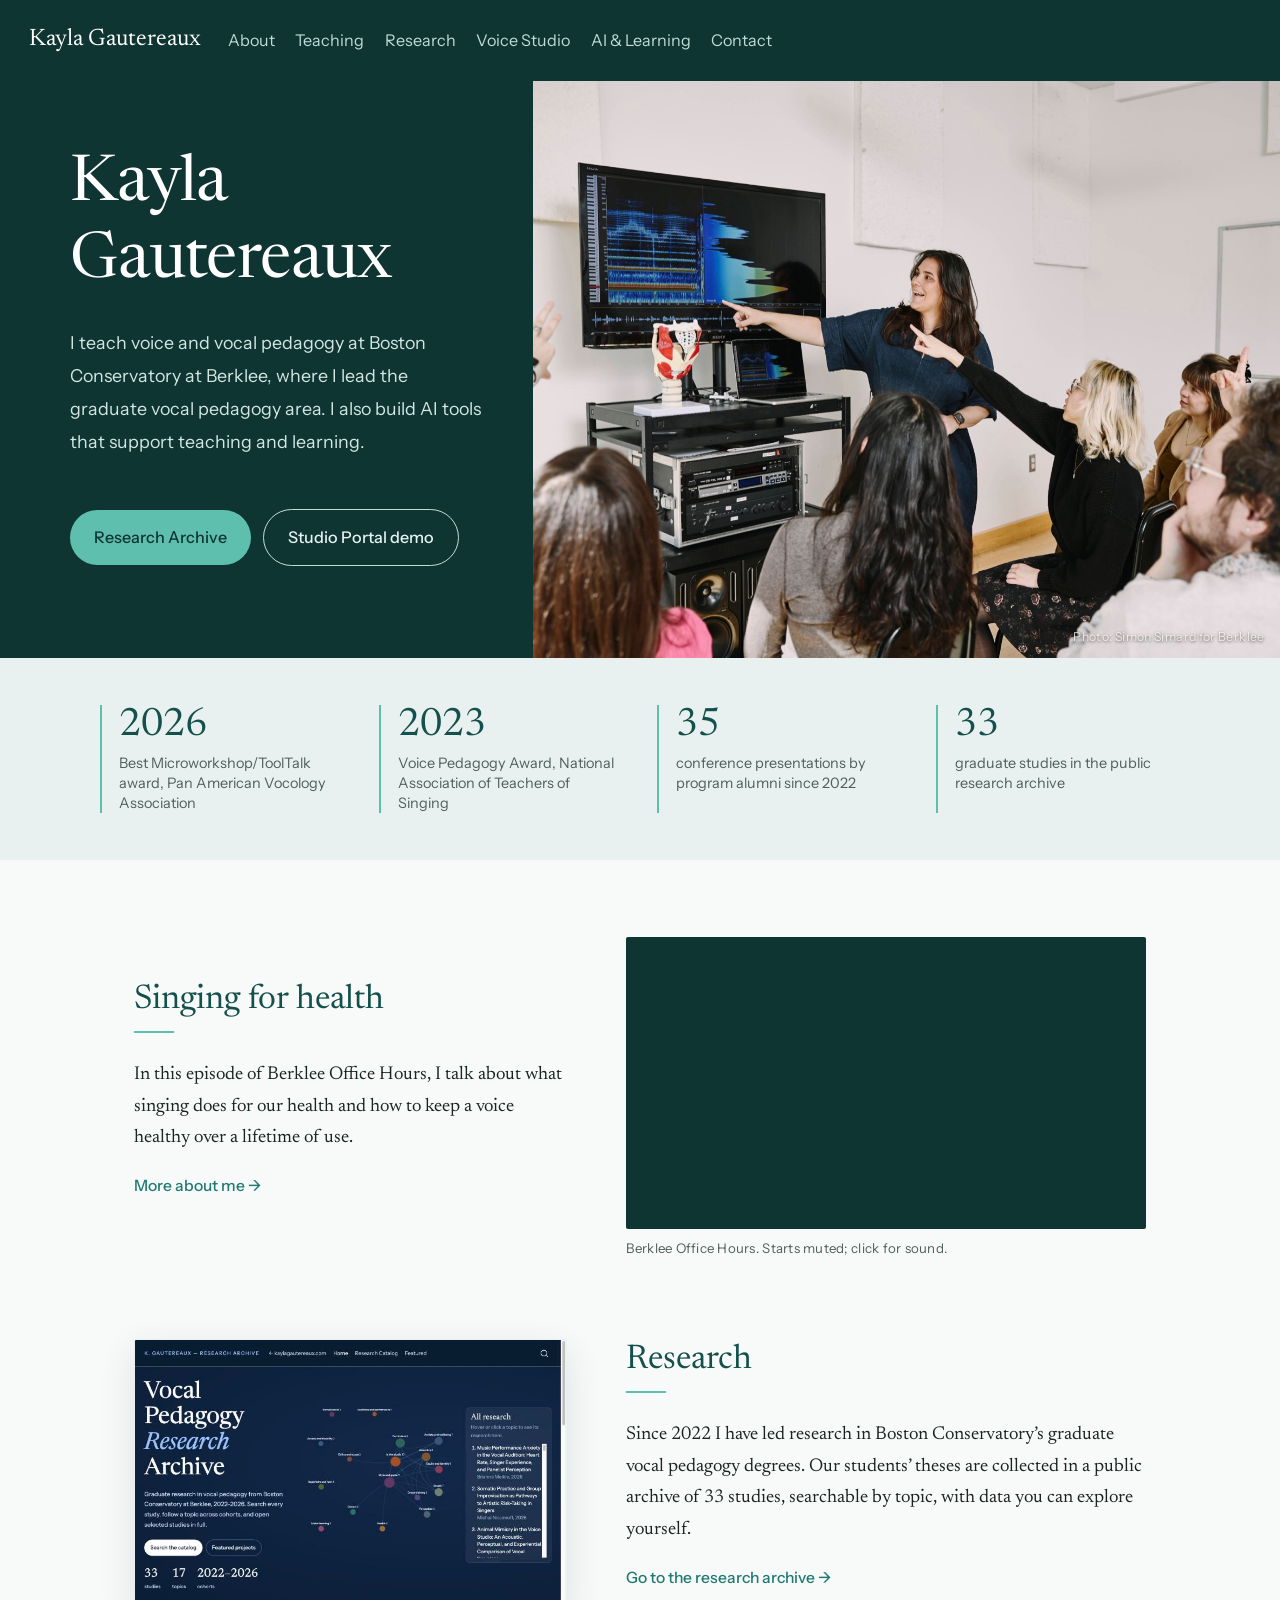
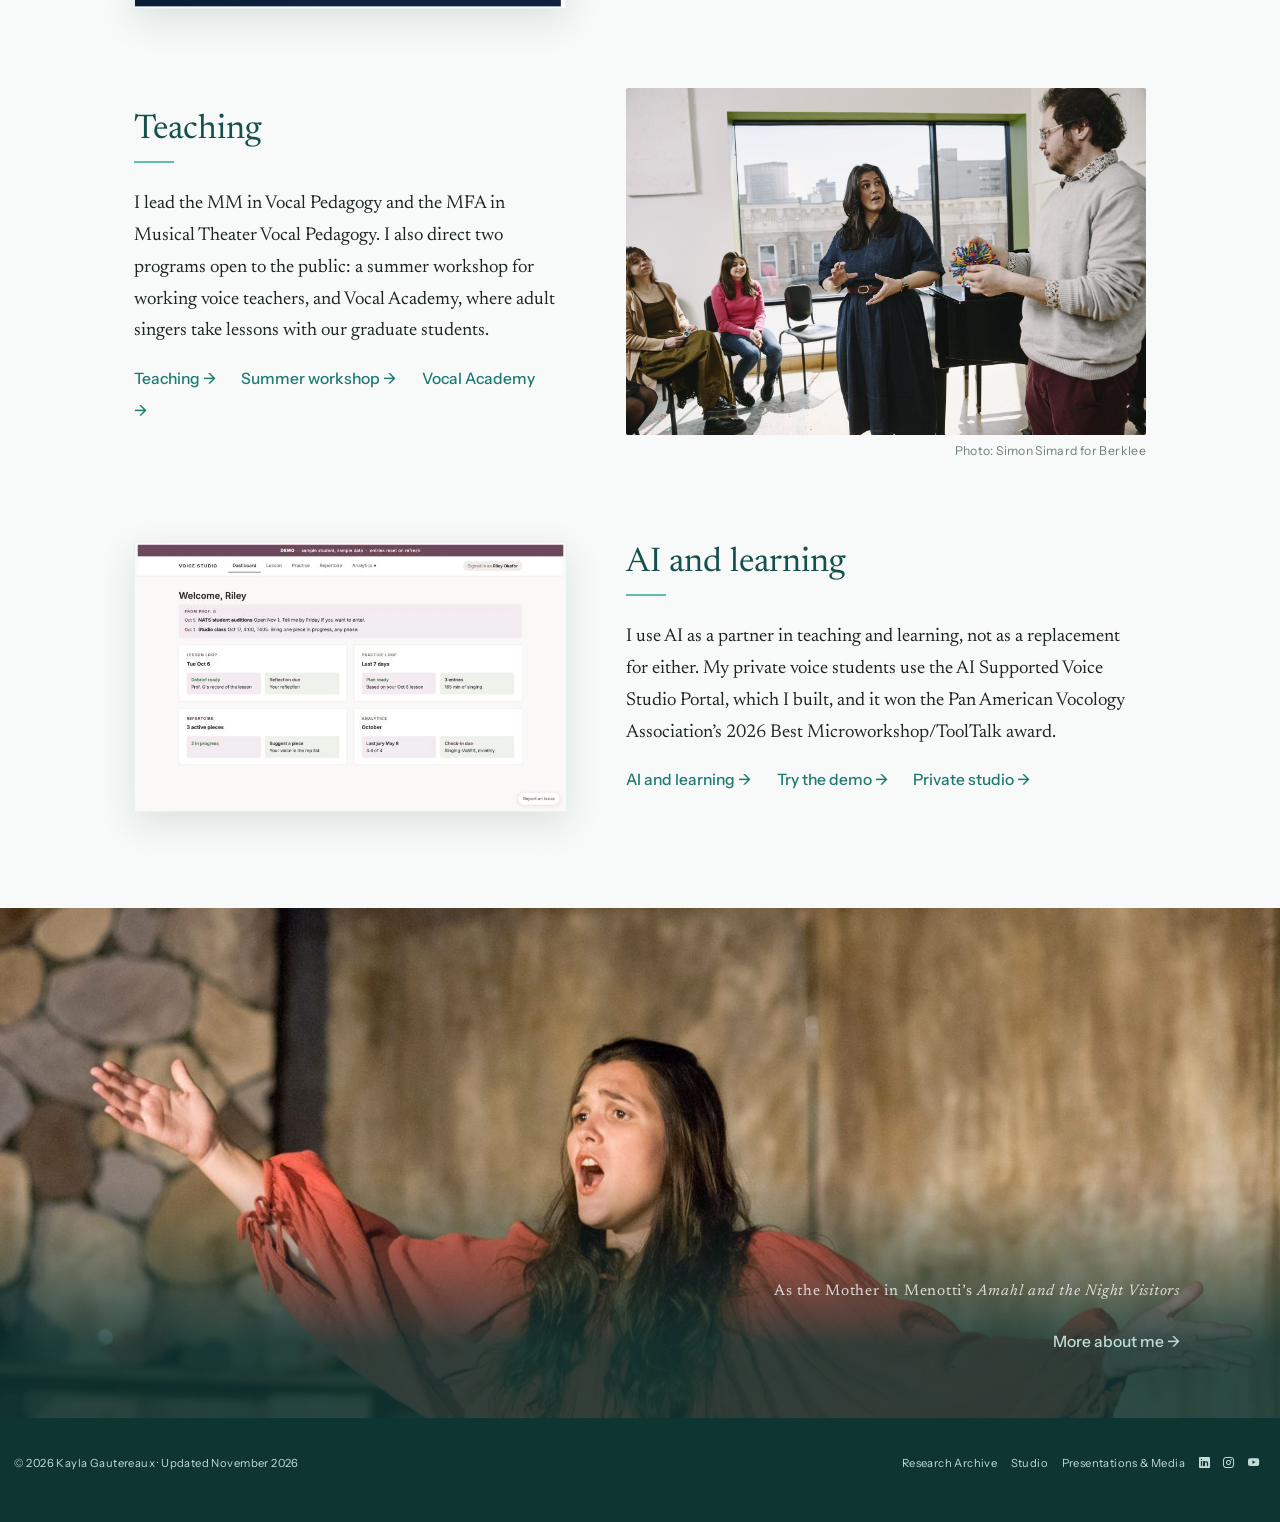
==== commit 7b1dd537: "Built site for gh-pages" ====
--- a/index.html
+++ b/index.html
@@ -163,6 +163,20 @@
 <p><img src="images/lab-spectrogram.jpg" class="img-fluid" alt="Kayla Gautereaux pointing to a spectrogram on a screen while graduate students raise their hands"> <span class="photo-credit on-image">Photo: Simon Simard for Berklee</span></p>
 </div>
 </div>
+<div class="stats-strip column-screen">
+<div class="stat">
+<p><span class="stat-big">2026</span> <span class="stat-note">Best Microworkshop/<wbr>ToolTalk award, Pan American Vocology Association</span></p>
+</div>
+<div class="stat">
+<p><span class="stat-big">2023</span> <span class="stat-note">Voice Pedagogy Award, National Association of Teachers of Singing</span></p>
+</div>
+<div class="stat">
+<p><span class="stat-big">35</span> <span class="stat-note">conference presentations by program alumni since 2022</span></p>
+</div>
+<div class="stat">
+<p><span class="stat-big">33</span> <span class="stat-note">graduate studies in the public research archive</span></p>
+</div>
+</div>
 <div class="split column-screen">
 <section id="singing-for-health" class="level2 split-text">
 <h2 class="anchored" data-anchor-id="singing-for-health">Singing for health</h2>
@@ -175,20 +189,6 @@
 </iframe>
 </div>
 <p><span class="video-caption">Berklee Office Hours. Starts muted; click for sound.</span></p>
-</div>
-</div>
-<div class="stats-strip column-screen">
-<div class="stat">
-<p><span class="stat-big">2026</span> <span class="stat-note">Best Microworkshop/<wbr>ToolTalk award, Pan American Vocology Association</span></p>
-</div>
-<div class="stat">
-<p><span class="stat-big">2023</span> <span class="stat-note">Voice Pedagogy Award, National Association of Teachers of Singing</span></p>
-</div>
-<div class="stat">
-<p><span class="stat-big">35</span> <span class="stat-note">conference presentations by program alumni since 2022</span></p>
-</div>
-<div class="stat">
-<p><span class="stat-big">33</span> <span class="stat-note">graduate studies in the public research archive</span></p>
 </div>
 </div>
 <div class="split reverse column-screen">
--- a/styles.css
+++ b/styles.css
@@ -1204,3 +1204,34 @@
   border: 0;
   transform-origin: 0 0;
 }
+
+/* ========================================
+   Shorter homepage hero (Nov 6, 2026): about two-thirds of a laptop
+   screen, so the stats strip shows on first load
+   ======================================== */
+@media (min-width: 861px) {
+  .hero.hero-split {
+    min-height: min(66vh, 34rem);
+    height: auto;
+  }
+
+  .hero.hero-split .hero-text {
+    padding-top: 2.5rem;
+    padding-bottom: 2.5rem;
+  }
+
+  .hero.hero-split .hero-text h1 {
+    margin-top: 0;
+  }
+
+  /* Keep the two hero buttons on one line */
+  .hero.hero-split .hero-text > p:has(.cta-button) {
+    max-width: none;
+  }
+
+  .hero.hero-split .cta-button {
+    padding-left: 1.4rem;
+    padding-right: 1.4rem;
+    margin-right: 0.5rem;
+  }
+}
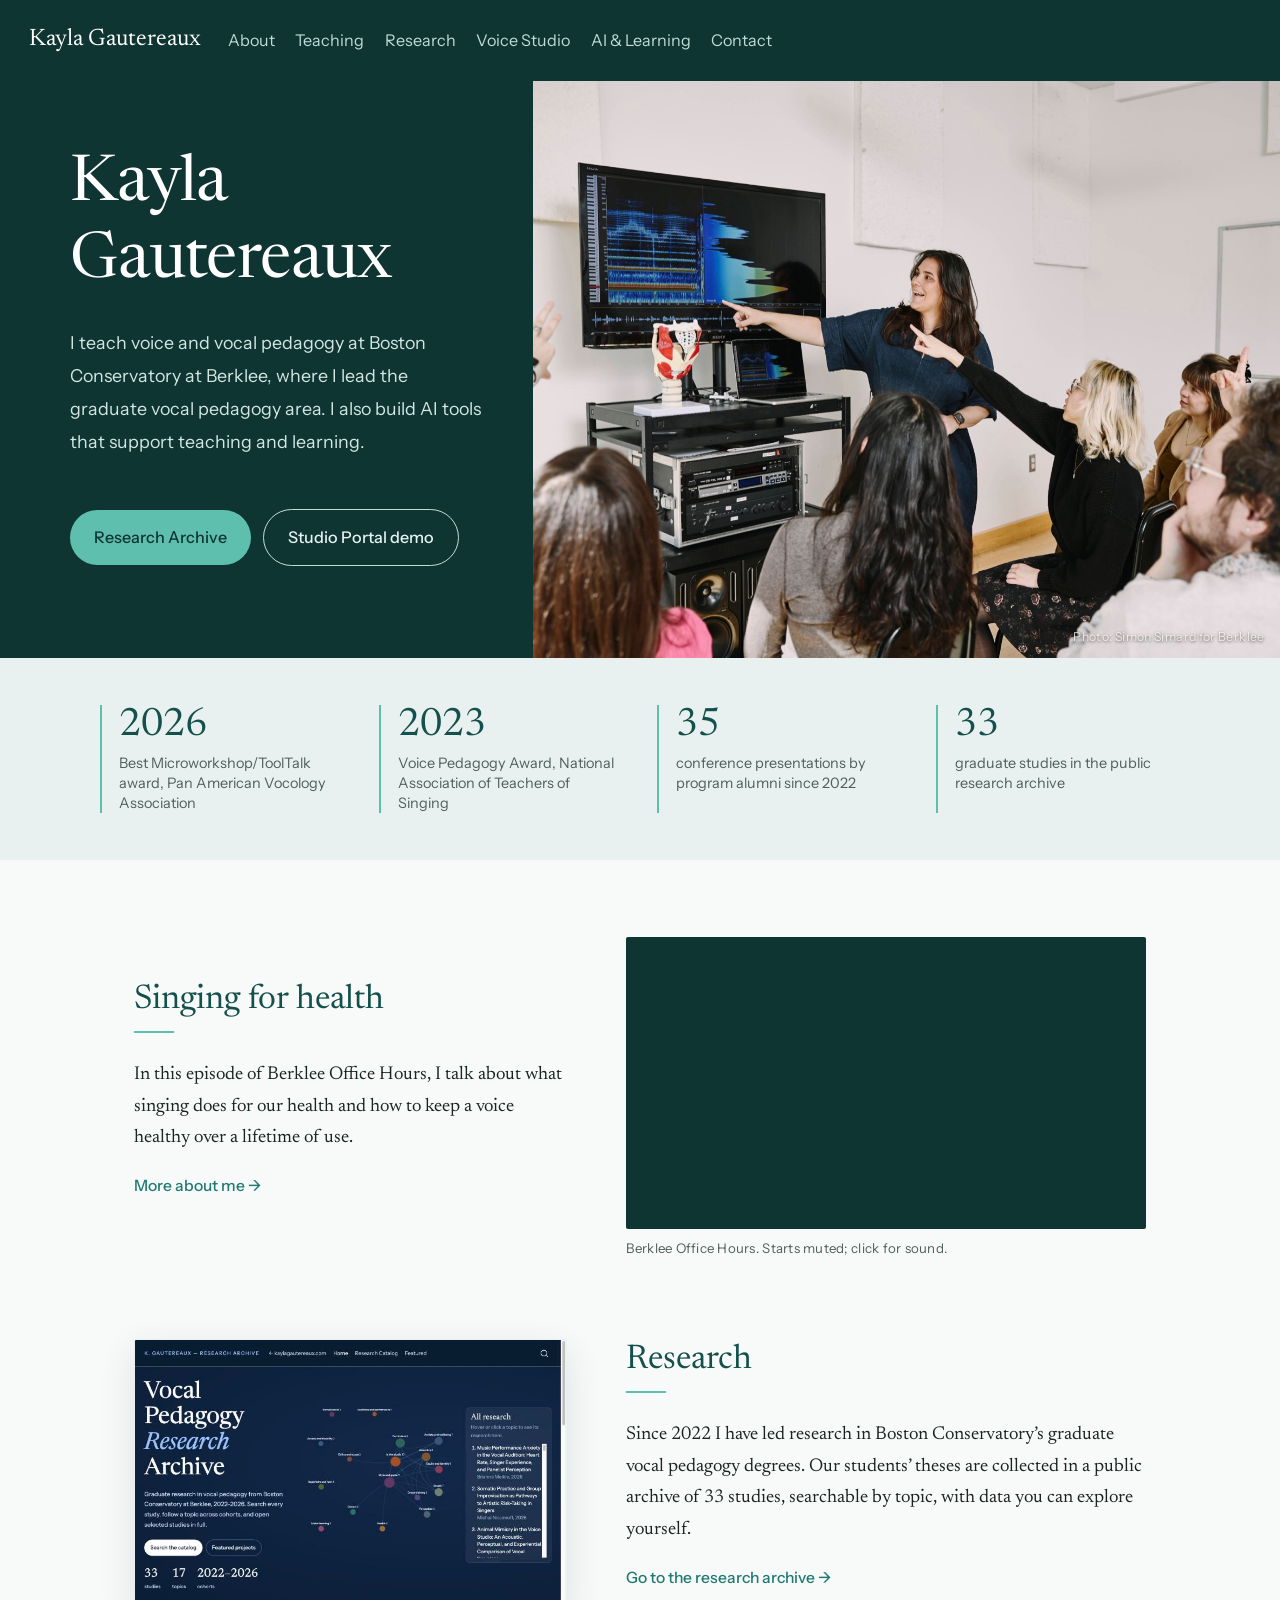
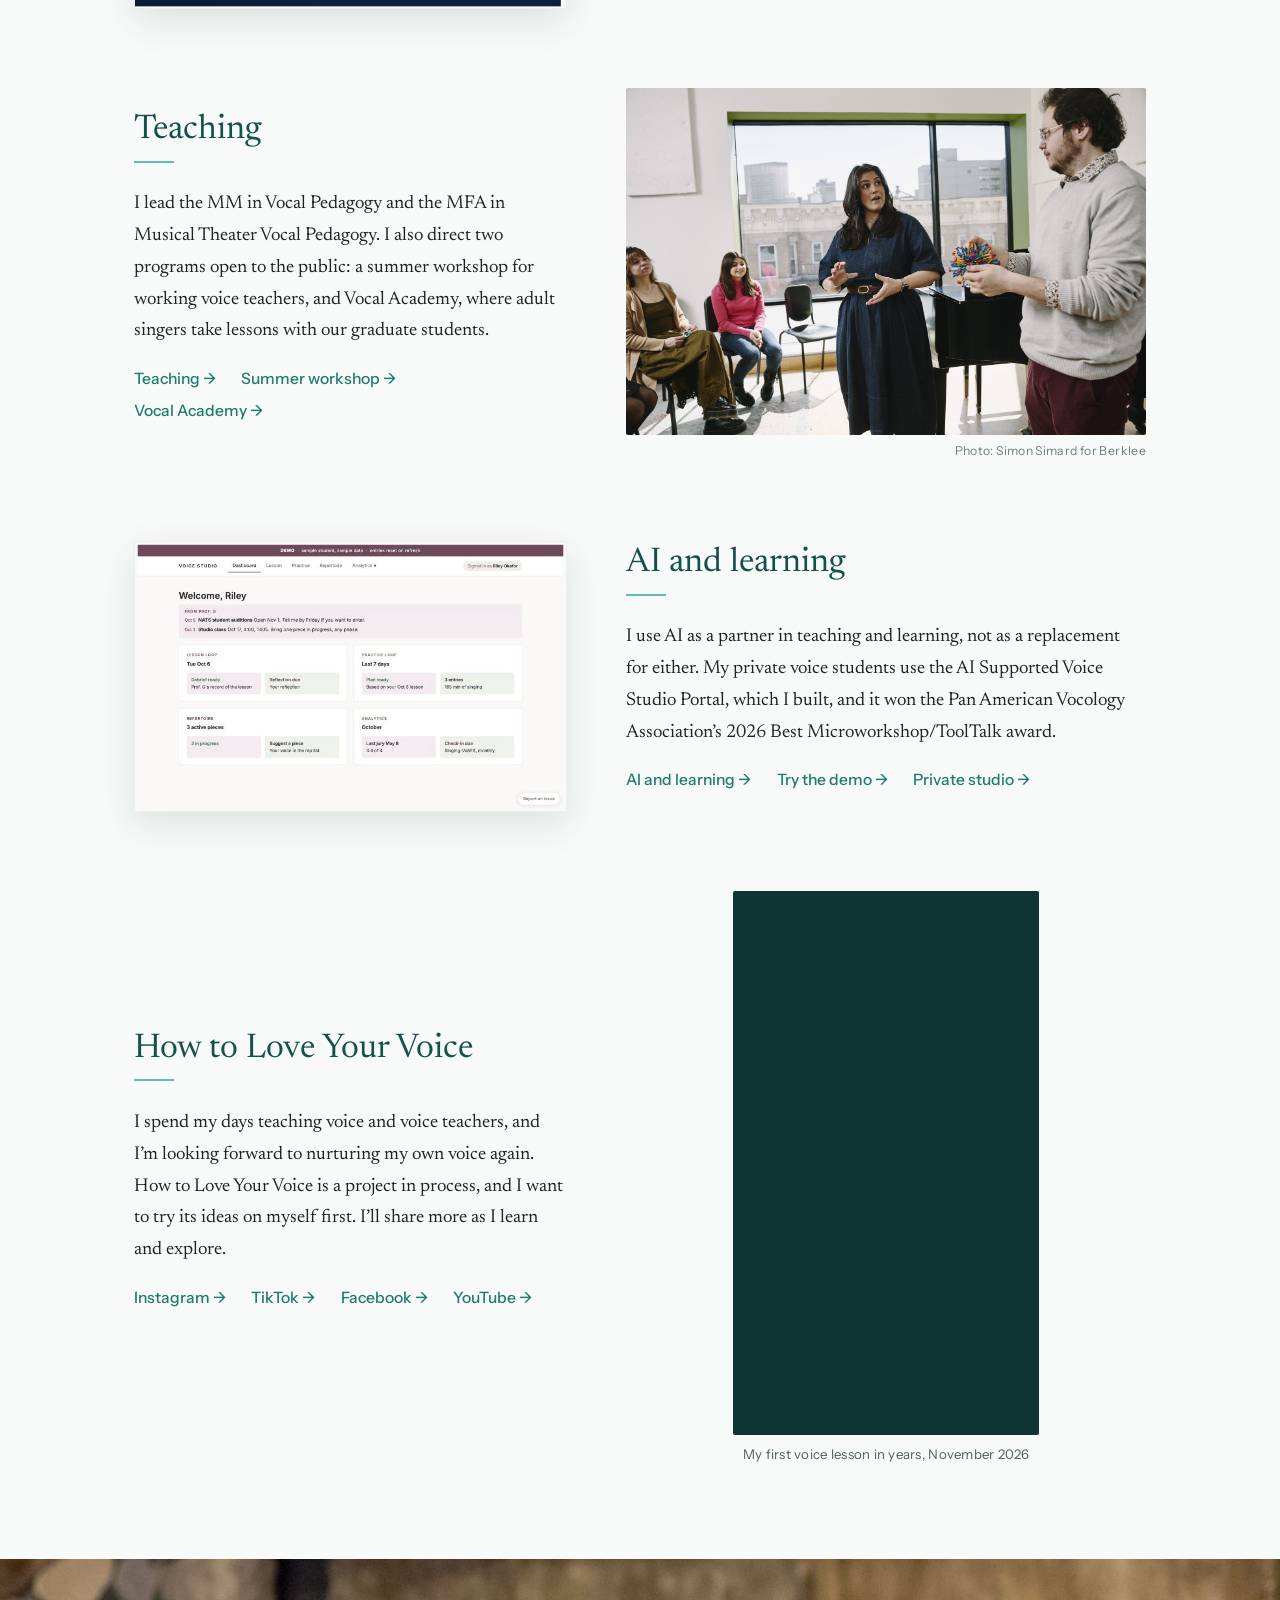
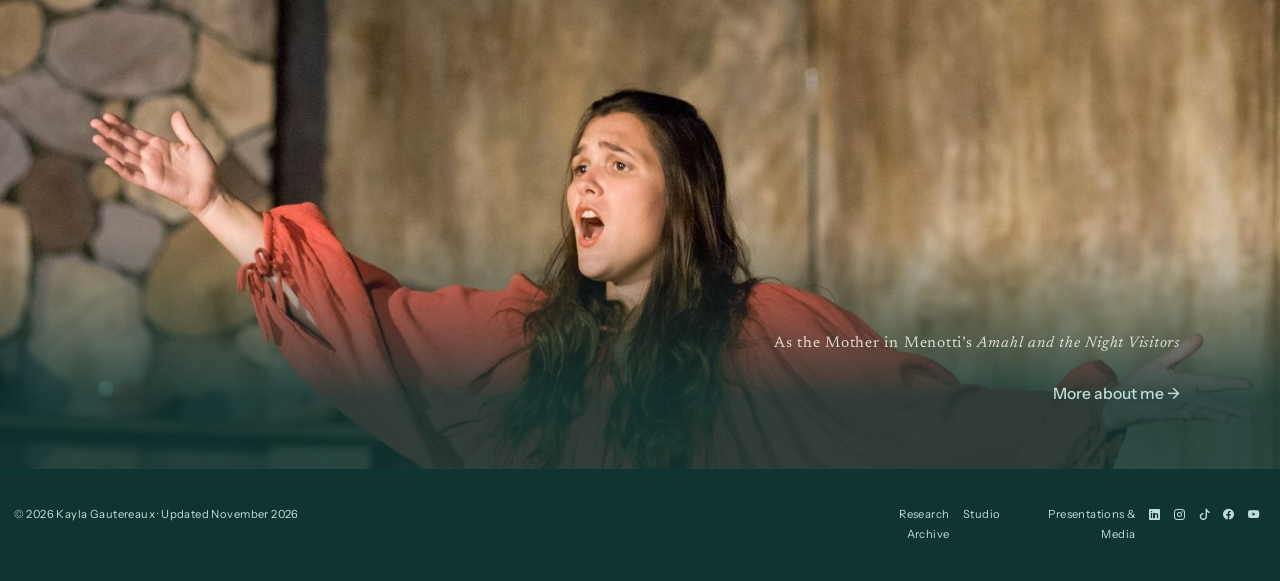
==== commit a1c23a38: "Built site for gh-pages" ====
--- a/index.html
+++ b/index.html
@@ -219,6 +219,20 @@
 </section>
 <div class="split-media">
 <p><img src="images/portal-dashboard.jpg" class="screenshot img-fluid" alt="The studio portal demo dashboard with sample student data"></p>
+</div>
+</div>
+<div class="split column-screen">
+<section id="how-to-love-your-voice" class="level2 split-text">
+<h2 class="anchored" data-anchor-id="how-to-love-your-voice">How to Love Your Voice</h2>
+<p>I spend my days teaching voice and voice teachers, and I’m looking forward to nurturing my own voice again. How to Love Your Voice is a project in process, and I want to try its ideas on myself first. I’ll share more as I learn and explore.</p>
+<p><a href="https://instagram.com/kaylajanegautereaux">Instagram →</a> <a href="https://www.tiktok.com/@kaylajanegauterea">TikTok →</a> <a href="https://www.facebook.com/KaylaGautereaux">Facebook →</a> <a href="https://youtube.com/@voiceboxchannel">YouTube →</a></p>
+</section>
+<div class="split-media">
+<div class="video-embed vertical">
+<iframe src="https://www.youtube-nocookie.com/embed/erlFNsOJ6rQ?rel=0&amp;playsinline=1" title="My first voice lesson in years, How to Love Your Voice" allow="encrypted-media; picture-in-picture; fullscreen" referrerpolicy="strict-origin-when-cross-origin" loading="lazy" allowfullscreen="">
+</iframe>
+</div>
+<p><span class="video-caption">My first voice lesson in years, November 2026</span></p>
 </div>
 </div>
 <div class="photo-band column-screen">
@@ -688,6 +702,18 @@
     </a>
   </li>  
     <li class="nav-item compact">
+    <a class="nav-link" href="https://www.tiktok.com/@kaylajanegauterea">
+      <i class="bi bi-tiktok" role="img" aria-label="TikTok">
+</i> 
+    </a>
+  </li>  
+    <li class="nav-item compact">
+    <a class="nav-link" href="https://www.facebook.com/KaylaGautereaux">
+      <i class="bi bi-facebook" role="img" aria-label="Facebook">
+</i> 
+    </a>
+  </li>  
+    <li class="nav-item compact">
     <a class="nav-link" href="https://youtube.com/@voiceboxchannel">
       <i class="bi bi-youtube" role="img" aria-label="YouTube">
 </i> 
--- a/styles.css
+++ b/styles.css
@@ -1235,3 +1235,31 @@
     margin-right: 0.5rem;
   }
 }
+
+/* ========================================
+   Vertical (phone-shaped) video, such as a YouTube Short
+   ======================================== */
+.video-embed.vertical {
+  aspect-ratio: 9 / 16;
+  width: min(100%, 18rem);
+  margin-left: auto;
+  margin-right: auto;
+}
+
+.split-media:has(.video-embed.vertical) {
+  text-align: center;
+}
+
+/* Keep each homepage row link and its arrow on one line */
+.split-text a {
+  white-space: nowrap;
+}
+
+/* Footer links and social icons wrap on narrow phones */
+@media (max-width: 480px) {
+  .nav-footer .footer-items {
+    flex-wrap: wrap;
+    justify-content: center;
+    row-gap: 0.25rem;
+  }
+}
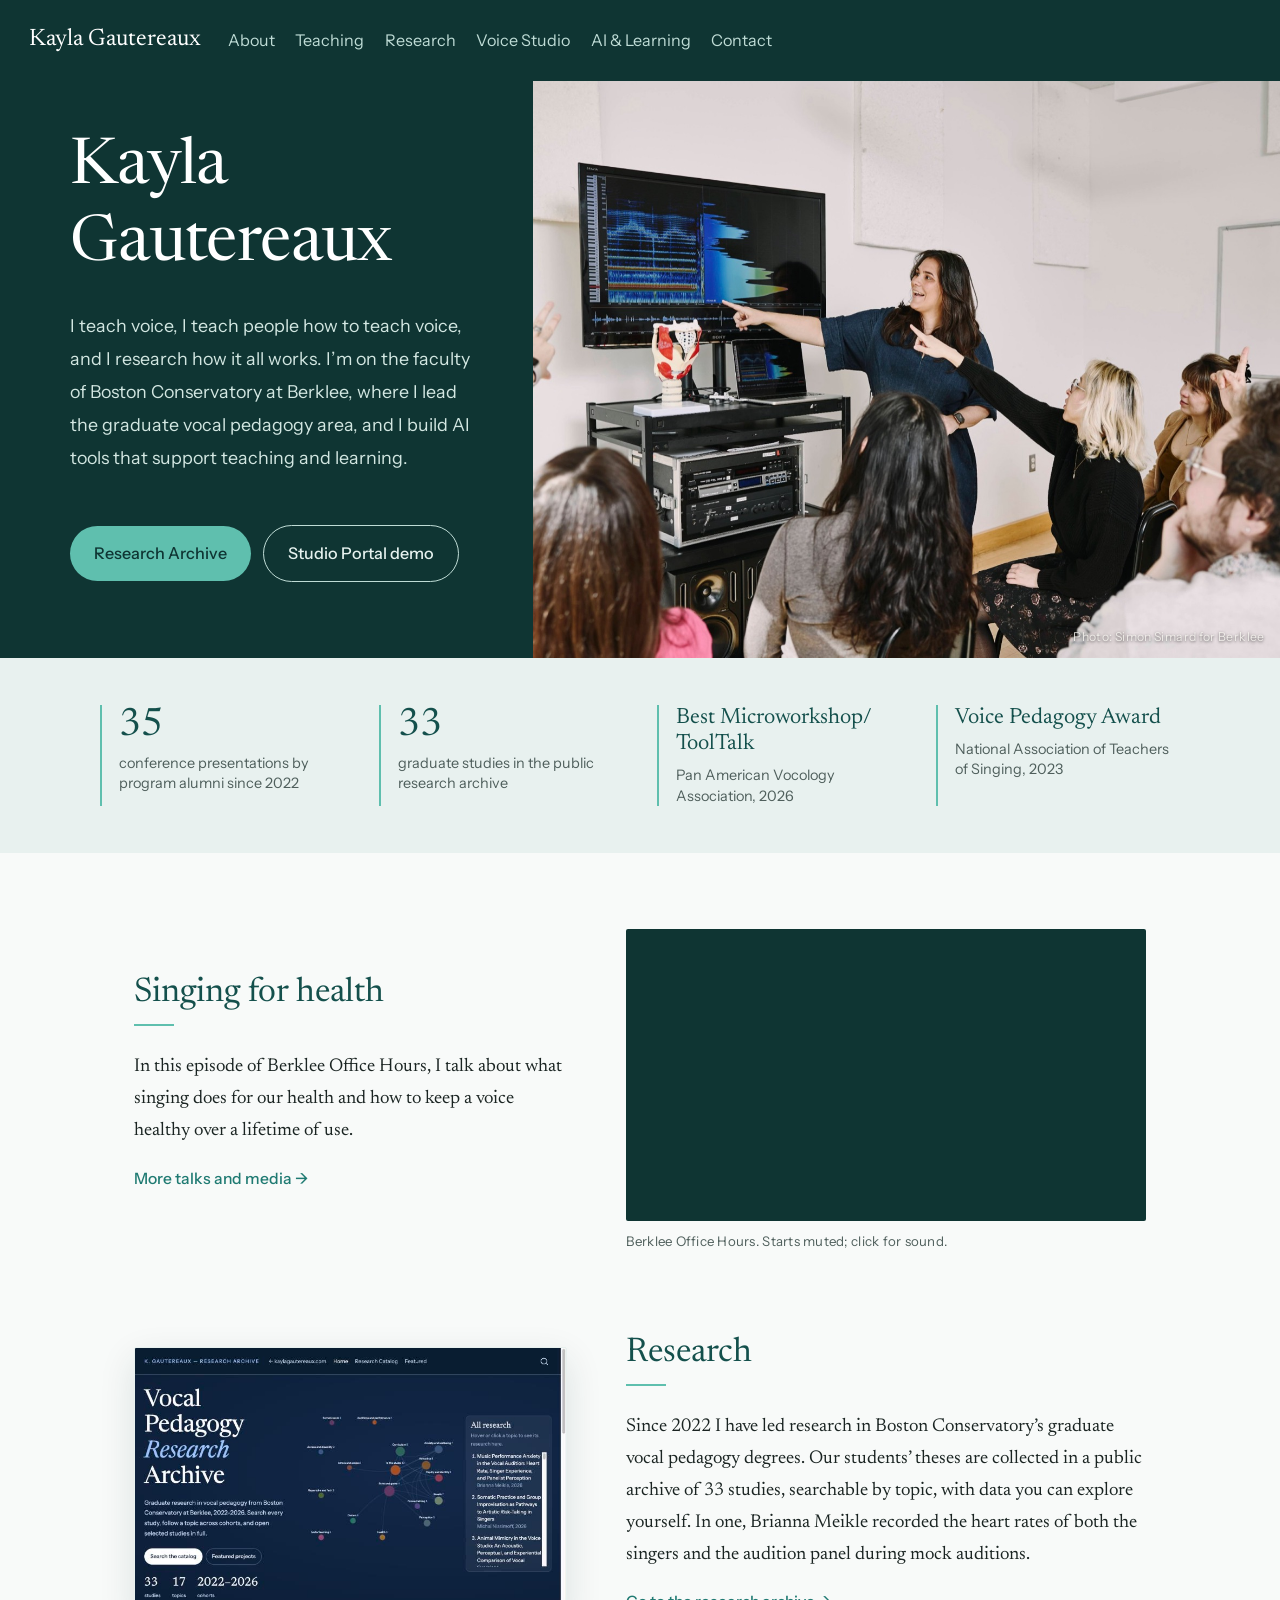
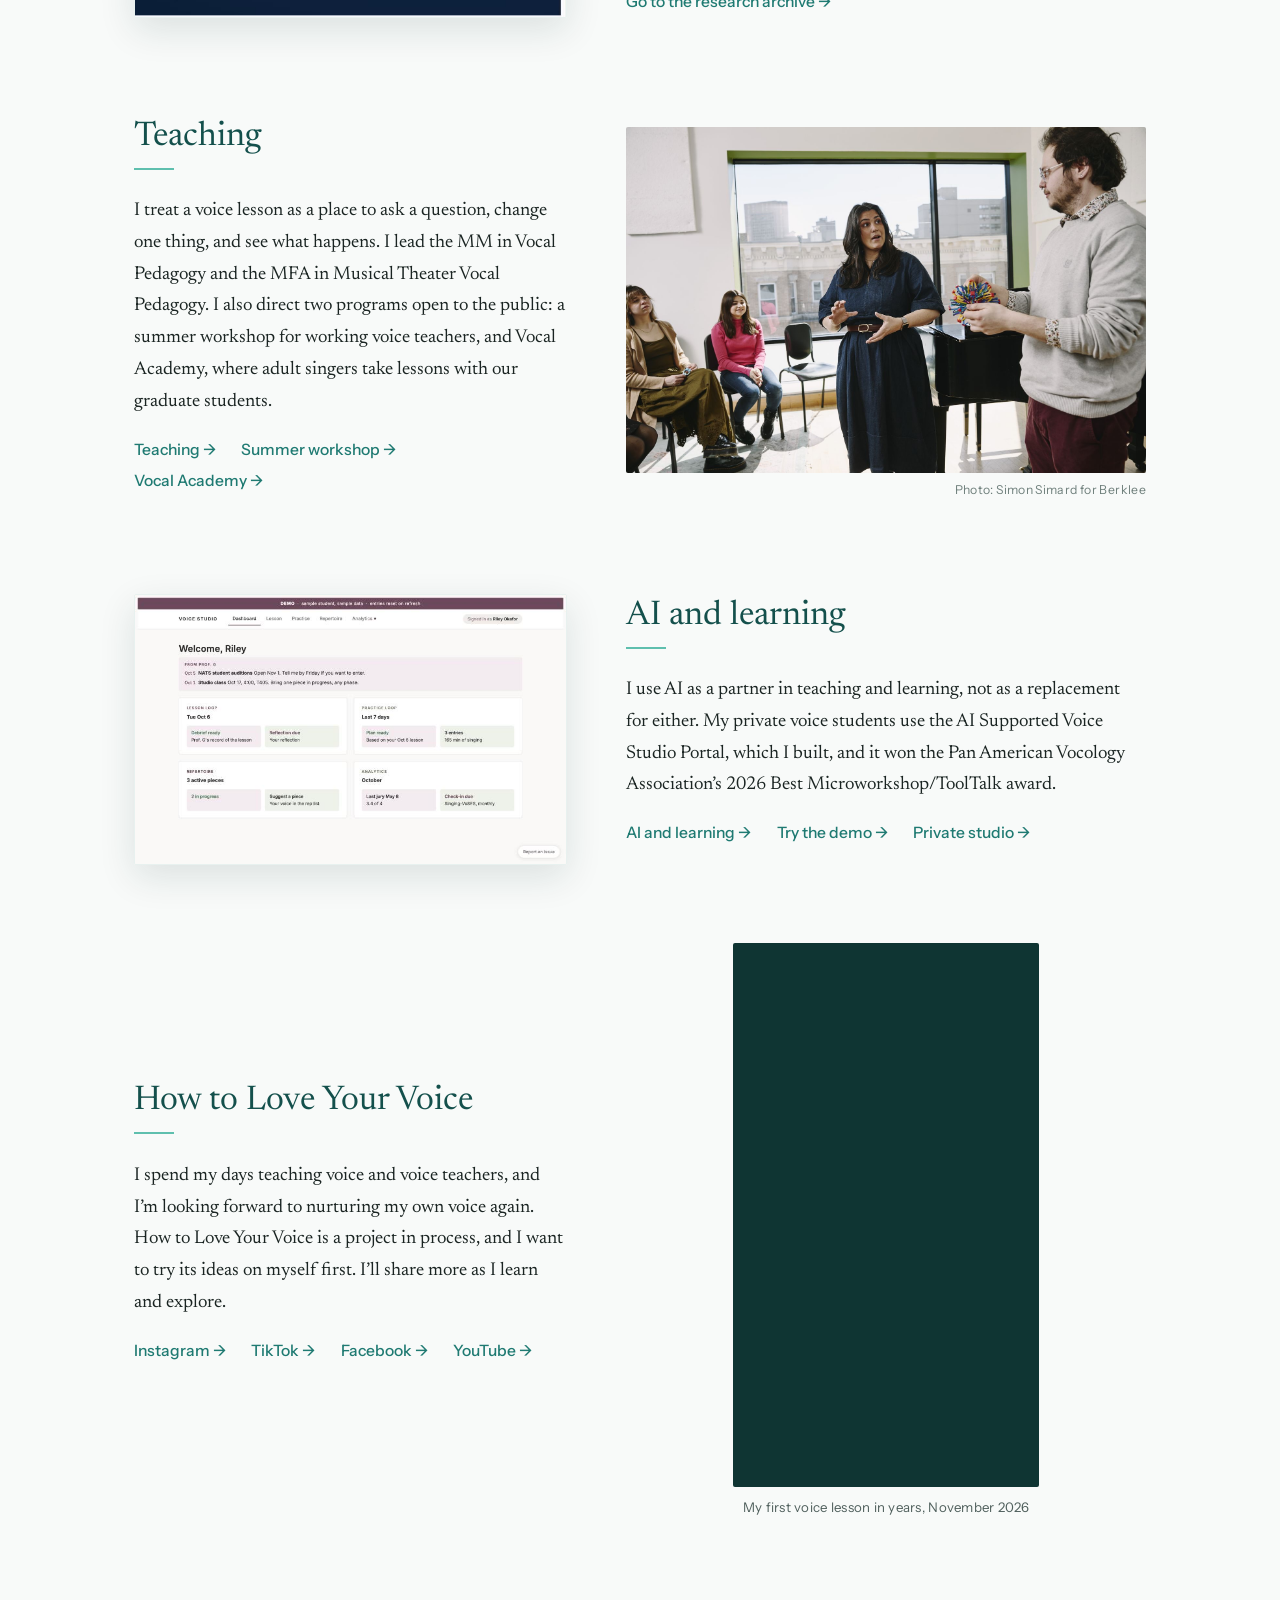
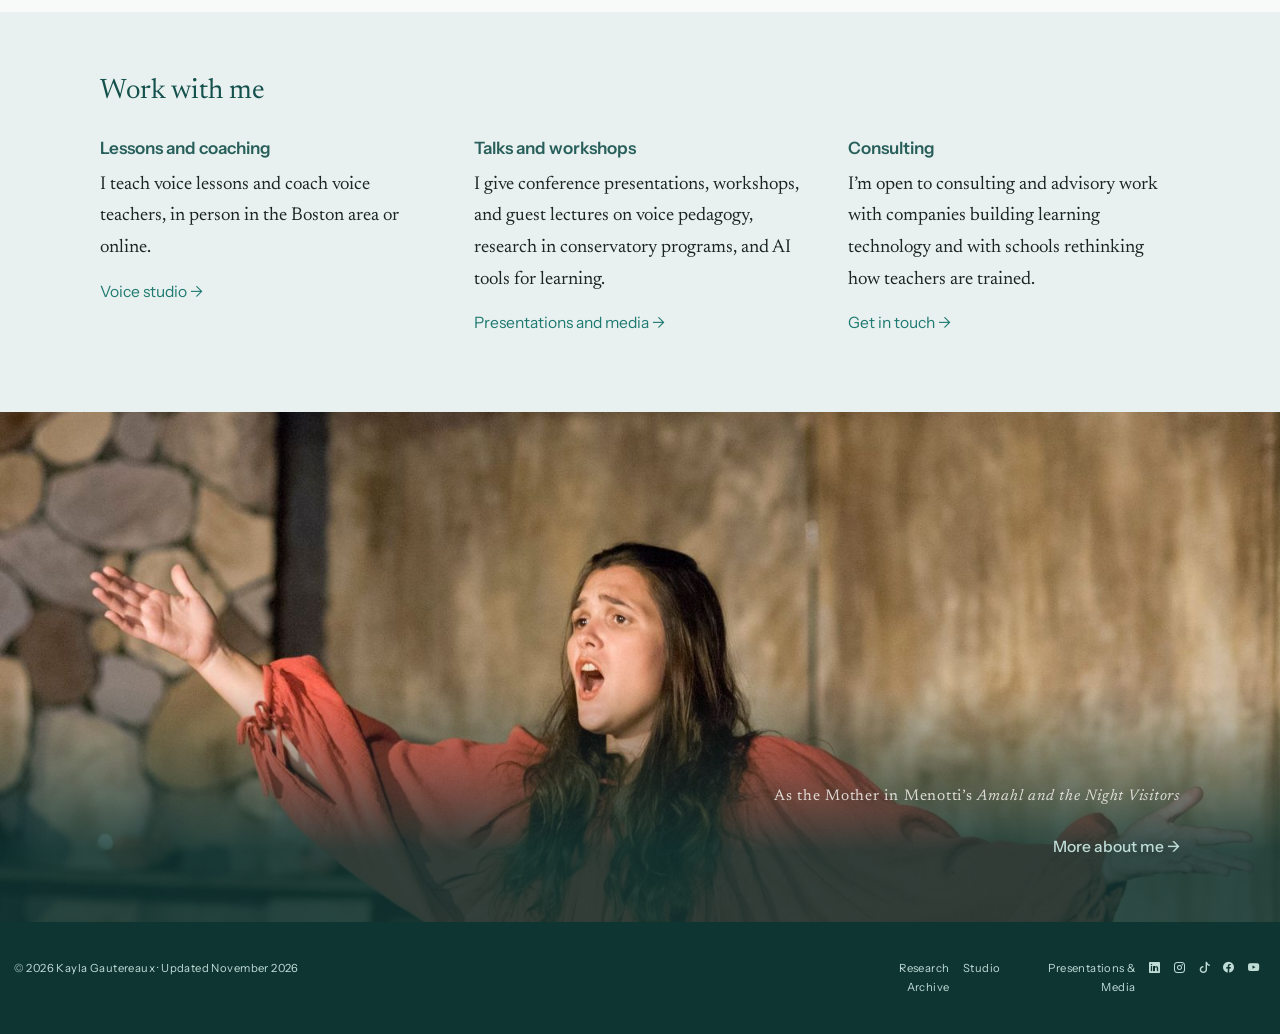
==== commit 6e455ab1: "Built site for gh-pages" ====
--- a/index.html
+++ b/index.html
@@ -155,7 +155,7 @@
 <section id="kayla-gautereaux" class="level1 hero-text">
 <h1>Kayla Gautereaux</h1>
 <div class="subtitle">
-<p>I teach voice and vocal pedagogy at Boston Conservatory at Berklee, where I lead the graduate vocal pedagogy area. I also build AI tools that support teaching and learning.</p>
+<p>I teach voice, I teach people how to teach voice, and I research how it all works. I’m on the faculty of Boston Conservatory at Berklee, where I lead the graduate vocal pedagogy area, and I build AI tools that support teaching and learning.</p>
 </div>
 <p><a href="https://research.kaylagautereaux.com" class="cta-button">Research Archive</a> <a href="https://studio.kaylagautereaux.com/demo" class="cta-button secondary">Studio Portal demo</a></p>
 </section>
@@ -165,23 +165,23 @@
 </div>
 <div class="stats-strip column-screen">
 <div class="stat">
-<p><span class="stat-big">2026</span> <span class="stat-note">Best Microworkshop/<wbr>ToolTalk award, Pan American Vocology Association</span></p>
-</div>
-<div class="stat">
-<p><span class="stat-big">2023</span> <span class="stat-note">Voice Pedagogy Award, National Association of Teachers of Singing</span></p>
-</div>
-<div class="stat">
 <p><span class="stat-big">35</span> <span class="stat-note">conference presentations by program alumni since 2022</span></p>
 </div>
 <div class="stat">
 <p><span class="stat-big">33</span> <span class="stat-note">graduate studies in the public research archive</span></p>
+</div>
+<div class="stat">
+<p><span class="stat-big stat-word">Best Microworkshop/<wbr>ToolTalk</span> <span class="stat-note">Pan American Vocology Association, 2026</span></p>
+</div>
+<div class="stat">
+<p><span class="stat-big stat-word">Voice Pedagogy Award</span> <span class="stat-note">National Association of Teachers of Singing, 2023</span></p>
 </div>
 </div>
 <div class="split column-screen">
 <section id="singing-for-health" class="level2 split-text">
 <h2 class="anchored" data-anchor-id="singing-for-health">Singing for health</h2>
 <p>In this episode of Berklee Office Hours, I talk about what singing does for our health and how to keep a voice healthy over a lifetime of use.</p>
-<p><a href="./about.html">More about me →</a></p>
+<p><a href="./speaking.html">More talks and media →</a></p>
 </section>
 <div class="split-media">
 <div class="video-embed">
@@ -194,7 +194,7 @@
 <div class="split reverse column-screen">
 <section id="research" class="level2 split-text">
 <h2 class="anchored" data-anchor-id="research">Research</h2>
-<p>Since 2022 I have led research in Boston Conservatory’s graduate vocal pedagogy degrees. Our students’ theses are collected in a public archive of 33 studies, searchable by topic, with data you can explore yourself.</p>
+<p>Since 2022 I have led research in Boston Conservatory’s graduate vocal pedagogy degrees. Our students’ theses are collected in a public archive of 33 studies, searchable by topic, with data you can explore yourself. In one, Brianna Meikle recorded the heart rates of both the singers and the audition panel during mock auditions.</p>
 <p><a href="https://research.kaylagautereaux.com">Go to the research archive →</a></p>
 </section>
 <div class="split-media">
@@ -204,7 +204,7 @@
 <div class="split column-screen">
 <section id="teaching" class="level2 split-text">
 <h2 class="anchored" data-anchor-id="teaching">Teaching</h2>
-<p>I lead the MM in Vocal Pedagogy and the MFA in Musical Theater Vocal Pedagogy. I also direct two programs open to the public: a summer workshop for working voice teachers, and Vocal Academy, where adult singers take lessons with our graduate students.</p>
+<p>I treat a voice lesson as a place to ask a question, change one thing, and see what happens. I lead the MM in Vocal Pedagogy and the MFA in Musical Theater Vocal Pedagogy. I also direct two programs open to the public: a summer workshop for working voice teachers, and Vocal Academy, where adult singers take lessons with our graduate students.</p>
 <p><a href="./teaching.html">Teaching →</a> <a href="https://bostonconservatory.berklee.edu/extension-programs/vocal-pedagogy-professional-workshop">Summer workshop →</a> <a href="https://bostonconservatory.berklee.edu/extension-programs/vocal-academy">Vocal Academy →</a></p>
 </section>
 <div class="split-media">
@@ -235,6 +235,26 @@
 <p><span class="video-caption">My first voice lesson in years, November 2026</span></p>
 </div>
 </div>
+<section id="work-with-me" class="level2 work-strip column-screen">
+<h2 class="anchored" data-anchor-id="work-with-me">Work with me</h2>
+<div class="work-grid">
+<section id="lessons-and-coaching" class="level3">
+<h3 class="anchored" data-anchor-id="lessons-and-coaching">Lessons and coaching</h3>
+<p>I teach voice lessons and coach voice teachers, in person in the Boston area or online.</p>
+<p><a href="https://studio.kaylagautereaux.com">Voice studio →</a></p>
+</section>
+<section id="talks-and-workshops" class="level3">
+<h3 class="anchored" data-anchor-id="talks-and-workshops">Talks and workshops</h3>
+<p>I give conference presentations, workshops, and guest lectures on voice pedagogy, research in conservatory programs, and AI tools for learning.</p>
+<p><a href="./speaking.html">Presentations and media →</a></p>
+</section>
+<section id="consulting" class="level3">
+<h3 class="anchored" data-anchor-id="consulting">Consulting</h3>
+<p>I’m open to consulting and advisory work with companies building learning technology and with schools rethinking how teachers are trained.</p>
+<p><a href="./contact.html">Get in touch →</a></p>
+</section>
+</div>
+</section>
 <div class="photo-band column-screen">
 <p><img src="images/singing-costume.jpg" class="img-fluid" alt="Kayla Gautereaux as the Mother in Menotti's Amahl and the Night Visitors, singing with arms outstretched"></p>
 <div class="band-text">
--- a/styles.css
+++ b/styles.css
@@ -1263,3 +1263,80 @@
     row-gap: 0.25rem;
   }
 }
+
+/* ========================================
+   Stats strip: award names set as words, not figures
+   ======================================== */
+.stats-strip .stat-big.stat-word {
+  font-size: 1.3rem;
+  line-height: 1.2;
+  margin-bottom: 0.45rem;
+}
+
+@media (max-width: 860px) {
+  .stats-strip .stat-big.stat-word {
+    font-size: 1.15rem;
+  }
+}
+
+/* ========================================
+   Work with me: three short columns on the light tint
+   ======================================== */
+.work-strip {
+  background: #E8F1EF;
+  padding: 3.5rem max(2rem, calc((100vw - 1080px) / 2));
+  margin-top: 1rem;
+}
+
+.work-strip h2 {
+  font-family: "Newsreader", Georgia, serif;
+  color: #14504C;
+  margin: 0 0 1.75rem;
+  border: 0;
+  padding: 0;
+}
+
+.work-strip .work-grid {
+  display: grid;
+  grid-template-columns: repeat(3, minmax(0, 1fr));
+  gap: 2.5rem;
+}
+
+.work-strip h3 {
+  font-family: "Instrument Sans", system-ui, sans-serif;
+  font-size: 1rem;
+  font-weight: 600;
+  color: #14504C;
+  margin: 0 0 0.6rem;
+}
+
+.work-strip p {
+  margin: 0 0 0.75rem;
+}
+
+.work-strip a {
+  font-family: "Instrument Sans", system-ui, sans-serif;
+  font-size: 0.92rem;
+  color: #1F7A72;
+  text-decoration: none;
+  white-space: nowrap;
+}
+
+.work-strip a:hover {
+  text-decoration: underline;
+}
+
+.work-strip + .photo-band {
+  margin-top: 0;
+}
+
+@media (max-width: 860px) {
+  .work-strip {
+    padding: 2.5rem 1.25rem;
+  }
+
+  .work-strip .work-grid {
+    grid-template-columns: 1fr;
+    gap: 1.75rem;
+  }
+}
